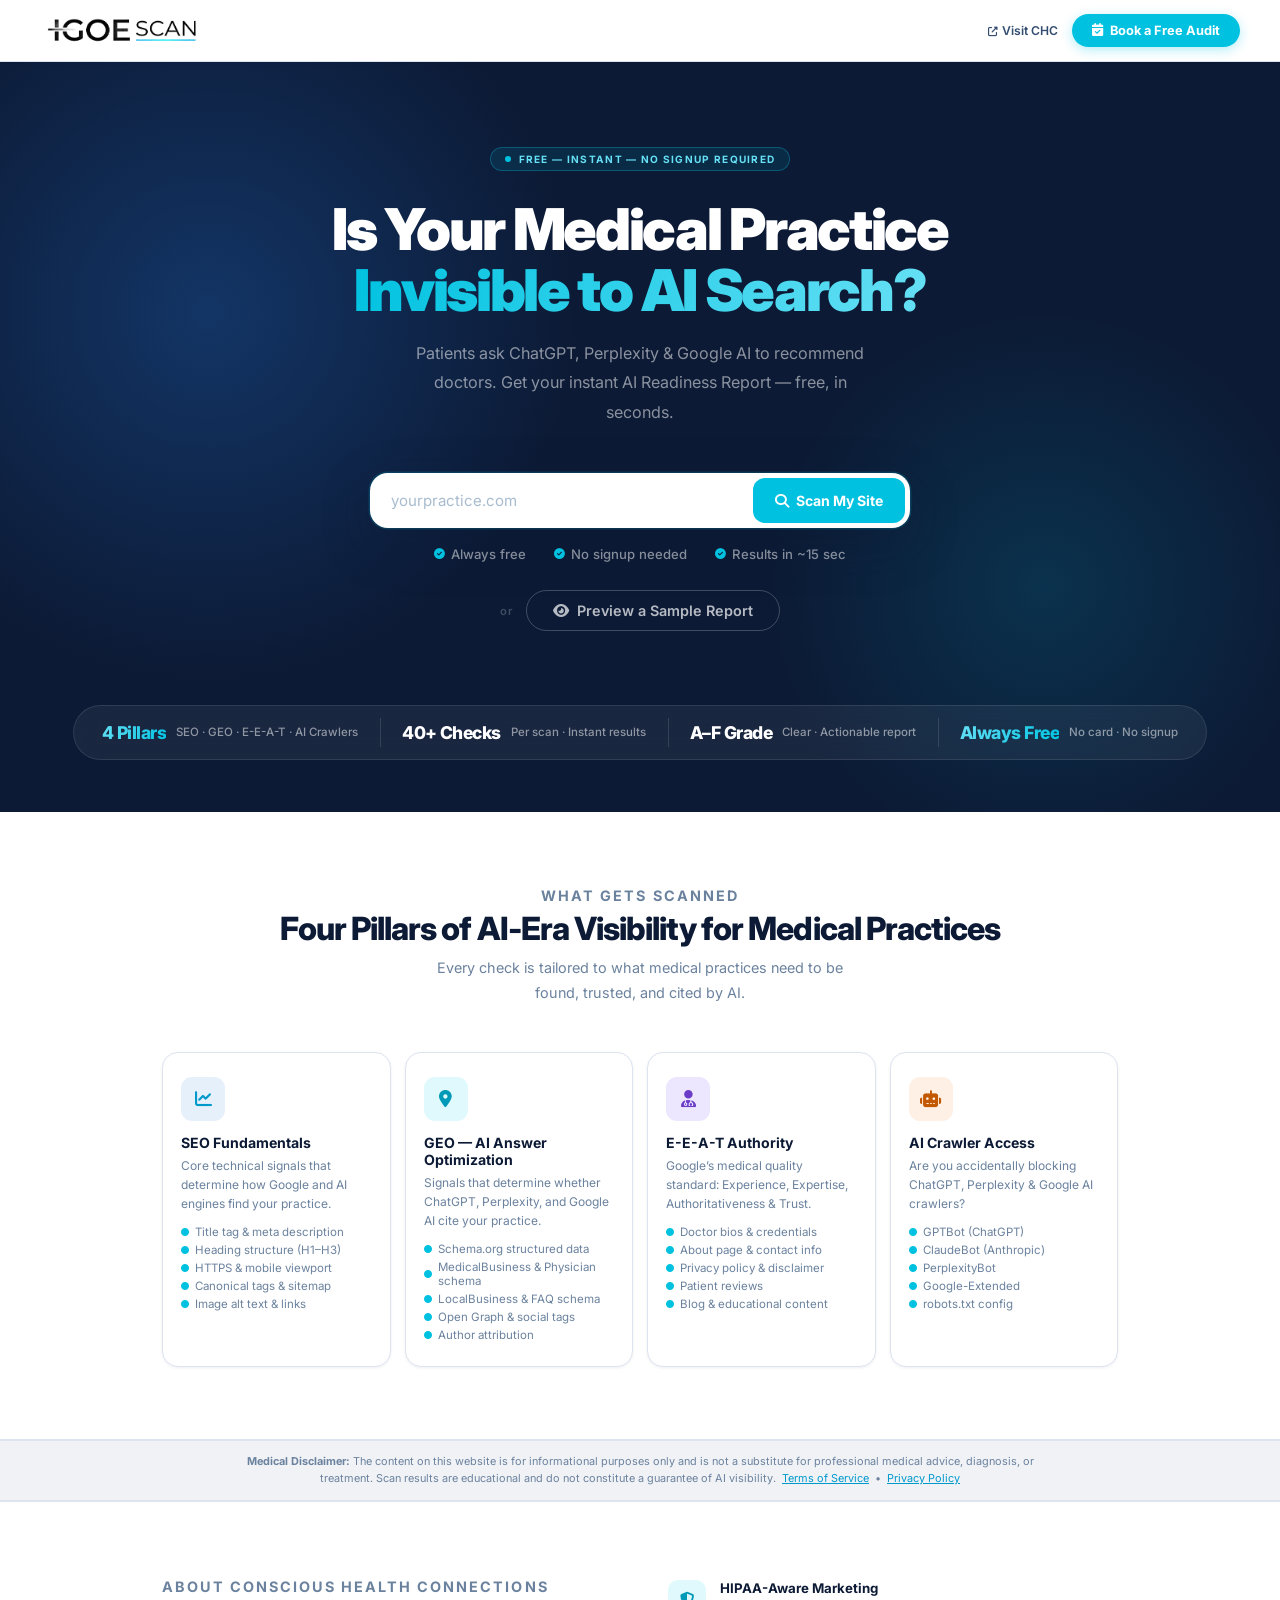
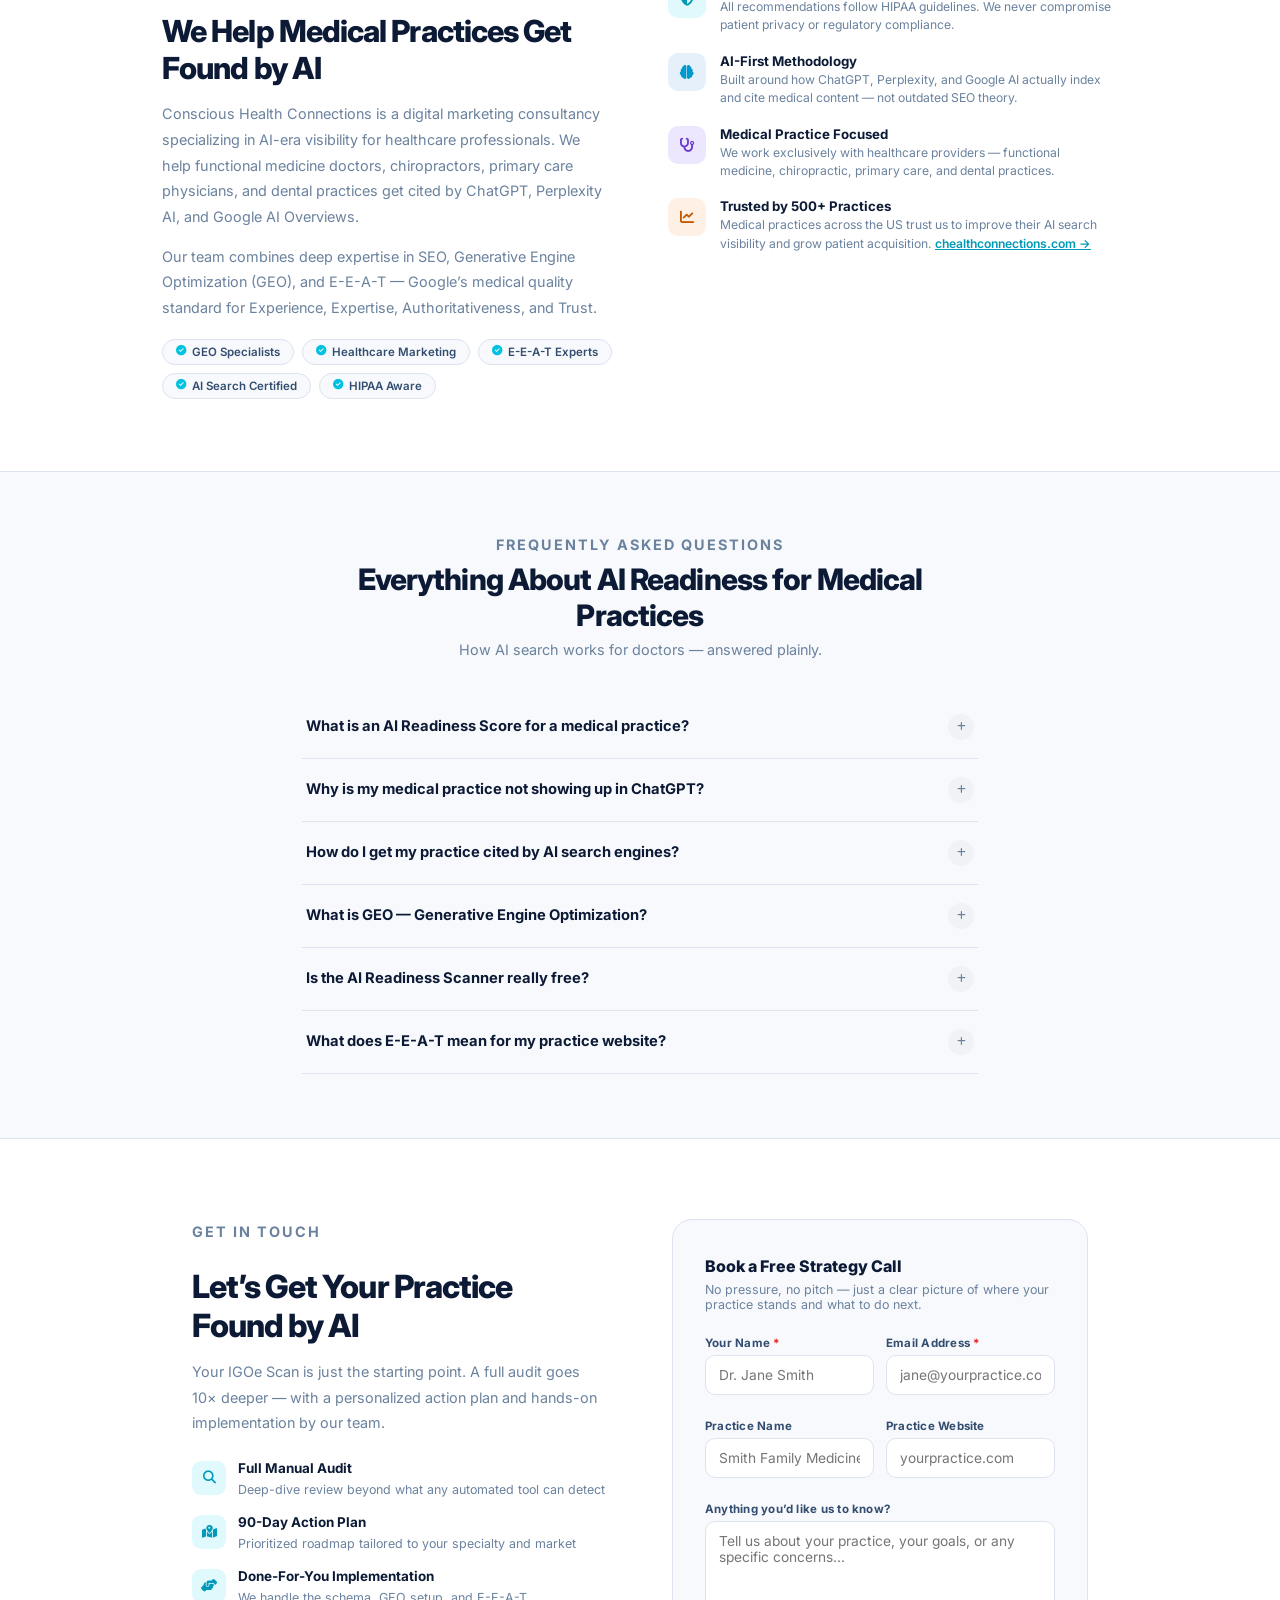
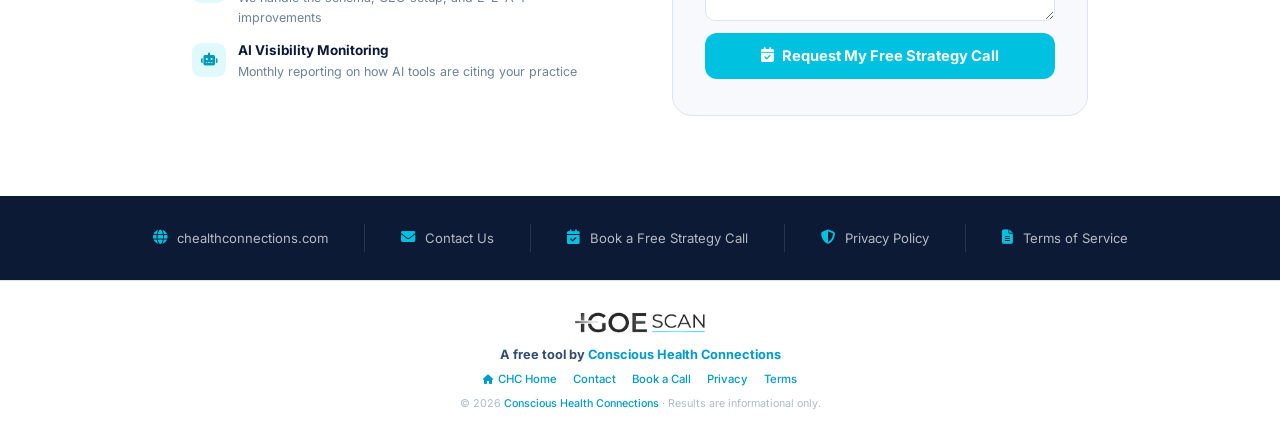
==== index.html @ ccc8a831 "Add files via upload" ====
<!DOCTYPE html>
<html lang="en">
<head>
<meta charset="UTF-8"/>
<meta name="viewport" content="width=device-width,initial-scale=1.0"/>
<title>Free AI Readiness Scanner for Medical Practices | Conscious Health Connections</title>
<meta name="description" content="Is your medical practice invisible to ChatGPT, Perplexity, and Google AI? Get a free instant AI Readiness Report covering SEO, GEO, E-E-A-T, and AI crawler access — results in 15 seconds."/>
<meta name="author" content="Conscious Health Connections"/>
<meta name="robots" content="index, follow"/>
<link rel="canonical" href="https://chealthconnections.com/ai-scanner"/>
<!-- TODO: Update canonical, og:url, and JSON-LD URLs to new domain once purchased -->
<link rel="sitemap" type="application/xml" href="/sitemap.xml"/>

<!-- Open Graph -->
<meta property="og:type" content="website"/>
<meta property="og:url" content="https://chealthconnections.com/ai-scanner"/>
<meta property="og:title" content="Free AI Readiness Scanner for Medical Practices"/>
<meta property="og:description" content="Find out if ChatGPT, Perplexity and Google AI can find your medical practice. Free instant report — no signup required."/>
<meta property="og:image" content="https://chealthconnections.com/images/chc-icon.png"/>
<meta property="og:site_name" content="Conscious Health Connections"/>

<!-- Twitter / X Card -->
<meta name="twitter:card" content="summary_large_image"/>
<meta name="twitter:title" content="Free AI Readiness Scanner for Medical Practices"/>
<meta name="twitter:description" content="Find out if ChatGPT, Perplexity and Google AI can find your medical practice. Free instant report — no signup required."/>
<meta name="twitter:image" content="https://chealthconnections.com/images/chc-icon.png"/>

<!-- JSON-LD Structured Data -->
<script type="application/ld+json">
{
  "@context": "https://schema.org",
  "@graph": [
    {
      "@type": "Organization",
      "@id": "https://chealthconnections.com/#organization",
      "name": "Conscious Health Connections",
      "url": "https://chealthconnections.com",
      "logo": {
        "@type": "ImageObject",
        "url": "https://chealthconnections.com/images/chc-icon.png",
        "width": 762,
        "height": 367
      },
      "description": "AI-era digital marketing and visibility consulting for medical practices. We help doctors get found by ChatGPT, Perplexity, and Google AI.",
      "address": {
        "@type": "PostalAddress",
        "addressCountry": "US"
      },
      "contactPoint": {
        "@type": "ContactPoint",
        "contactType": "customer service",
        "url": "https://chealthconnections.com/contact"
      },
      "sameAs": [
        "https://chealthconnections.com"
      ]
    },
    {
      "@type": "WebSite",
      "@id": "https://chealthconnections.com/#website",
      "url": "https://chealthconnections.com",
      "name": "Conscious Health Connections",
      "publisher": {
        "@id": "https://chealthconnections.com/#organization"
      }
    },
    {
      "@type": "WebPage",
      "@id": "https://chealthconnections.com/ai-scanner#webpage",
      "url": "https://chealthconnections.com/ai-scanner",
      "name": "Free AI Readiness Scanner for Medical Practices",
      "description": "Is your medical practice invisible to ChatGPT, Perplexity, and Google AI? Get a free instant AI Readiness Report in 15 seconds.",
      "isPartOf": { "@id": "https://chealthconnections.com/#website" },
      "about": { "@id": "https://chealthconnections.com/#organization" }
    },
    {
      "@type": "SoftwareApplication",
      "name": "AI Readiness Scanner",
      "applicationCategory": "BusinessApplication",
      "operatingSystem": "Web Browser",
      "offers": {
        "@type": "Offer",
        "price": "0",
        "priceCurrency": "USD"
      },
      "description": "Free AI readiness scanner for medical practices. Analyzes SEO, GEO, E-E-A-T, and AI crawler access across 40+ checks.",
      "provider": { "@id": "https://chealthconnections.com/#organization" }
    },
    {
      "@type": "FAQPage",
      "mainEntity": [
        {
          "@type": "Question",
          "name": "What is an AI Readiness Score for a medical practice?",
          "acceptedAnswer": {
            "@type": "Answer",
            "text": "An AI Readiness Score measures how visible your medical practice is to AI tools like ChatGPT, Perplexity, and Google AI Overviews. It grades your site across SEO, GEO (Generative Engine Optimization), E-E-A-T signals, and AI crawler access — giving you an A–F letter grade."
          }
        },
        {
          "@type": "Question",
          "name": "Why is my medical practice not showing up in ChatGPT results?",
          "acceptedAnswer": {
            "@type": "Answer",
            "text": "Most practices are invisible to ChatGPT because they lack structured data (schema markup), have blocked AI crawlers like GPTBot in their robots.txt, or are missing key E-E-A-T trust signals like medical disclaimers and physician credentials. Our free scanner diagnoses all of these in seconds."
          }
        },
        {
          "@type": "Question",
          "name": "How do I get my medical practice cited by AI search engines?",
          "acceptedAnswer": {
            "@type": "Answer",
            "text": "To be cited by AI search engines, your practice website needs: (1) Physician and LocalBusiness schema markup, (2) Complete E-E-A-T signals including credentials and disclaimers, (3) AI crawlers like GPTBot and Google-Extended allowed in robots.txt, and (4) Strong GEO signals including Open Graph tags and FAQ content."
          }
        },
        {
          "@type": "Question",
          "name": "Is the AI Readiness Scanner really free?",
          "acceptedAnswer": {
            "@type": "Answer",
            "text": "Yes — 100% free, forever. No credit card, no signup required. Enter your domain and get your full AI Readiness Report with 40+ checks across SEO, GEO, E-E-A-T, and AI crawler access in about 15 seconds."
          }
        },
        {
          "@type": "Question",
          "name": "What is GEO — Generative Engine Optimization?",
          "acceptedAnswer": {
            "@type": "Answer",
            "text": "GEO (Generative Engine Optimization) is the practice of optimizing your website to be cited and recommended by AI-powered search tools like ChatGPT, Perplexity AI, and Google AI Overviews. Unlike traditional SEO, GEO focuses on structured data, schema markup, authoritative content, and ensuring AI crawlers can access your site."
          }
        }
      ]
    }
  ]
}
</script>

<link rel="preconnect" href="https://fonts.googleapis.com"/>
<link rel="preconnect" href="https://fonts.gstatic.com" crossorigin/>
<link href="https://fonts.googleapis.com/css2?family=Inter:wght@300;400;500;600;700;800;900&display=swap" rel="stylesheet"/>
<link rel="stylesheet" href="https://cdn.jsdelivr.net/npm/@fortawesome/fontawesome-free@6.4.0/css/all.min.css"/>
<link rel="icon" type="image/png" href="images/igoe-scan-logo.png"/>
<link rel="apple-touch-icon" href="images/igoe-scan-logo.png"/>
<style>
/* ── RESET & BASE ─────────────────────────────────── */
*,*::before,*::after{box-sizing:border-box;margin:0;padding:0}
:root{
  --navy:#0c1a35;--blue:#0099cc;--green:#00c2e0;--greend:#0099b8;--lime:#66e0f5;
  --cyan:#00c2e0;--cyan-dark:#0099b8;
  --bg:#f0f2f6;--white:#fff;--bdr:#dde3ef;--surf:#f7f9fc;
  --t1:#0c1a35;--t2:#334d70;--t3:#6b829e;--t4:#a8bccf;
  --A:#18c45a;--B:#2176d9;--C:#f5bb00;--D:#f07000;--F:#e82020;
  --shadow-sm:0 1px 3px rgba(12,26,53,.07);
  --shadow-md:0 4px 20px rgba(12,26,53,.09);
  --shadow-lg:0 12px 40px rgba(12,26,53,.14);
}
html{scroll-behavior:smooth}
body{font-family:'Inter',-apple-system,sans-serif;background:var(--bg);color:var(--t2);-webkit-font-smoothing:antialiased}

/* ── NAV ──────────────────────────────────────────── */
.nav{position:sticky;top:0;z-index:200;height:62px;background:rgba(255,255,255,.97);backdrop-filter:blur(20px);border-bottom:1px solid var(--bdr);display:flex;align-items:center;justify-content:space-between;padding:0 2.5rem;box-shadow:var(--shadow-sm)}
.nav-brand{display:flex;align-items:center;gap:12px;text-decoration:none}
.nav-logo{height:38px;width:auto;object-fit:contain;mix-blend-mode:multiply}
.nav-tag{padding-left:12px;border-left:1.5px solid var(--bdr);line-height:1.3}
.nav-tag strong{display:block;font-size:.78rem;font-weight:700;color:var(--blue)}
.nav-tag small{font-size:.64rem;color:var(--t4)}
.nav-cta{display:inline-flex;align-items:center;gap:7px;background:var(--cyan);color:#fff;font-size:.8rem;font-weight:700;padding:9px 20px;border-radius:999px;text-decoration:none;box-shadow:0 3px 12px rgba(0,194,224,.30);transition:background .15s,transform .15s}
.nav-cta:hover{background:var(--cyan-dark);transform:translateY(-1px)}

/* ── HERO ─────────────────────────────────────────── */
.hero{background:var(--navy);padding:84px 2rem 0;text-align:center;position:relative;overflow:hidden}
.hero::before{content:'';position:absolute;top:-20%;left:-15%;width:70vw;max-width:800px;height:70vw;max-height:800px;background:radial-gradient(ellipse,rgba(26,80,150,.5) 0%,transparent 65%);pointer-events:none}
.hero::after{content:'';position:absolute;bottom:-10%;right:-5%;width:50vw;max-width:600px;height:50vw;max-height:600px;background:radial-gradient(ellipse,rgba(0,194,224,.14) 0%,transparent 65%);pointer-events:none}
.hero-in{position:relative;z-index:2;max-width:680px;margin:0 auto;padding-bottom:74px}
.h-badge{display:inline-flex;align-items:center;gap:8px;background:rgba(0,194,224,.10);border:1px solid rgba(0,194,224,.30);color:#66e0f5;font-size:.63rem;font-weight:700;letter-spacing:.13em;text-transform:uppercase;padding:5px 14px;border-radius:999px;margin-bottom:28px}
.h-dot{width:6px;height:6px;border-radius:50%;background:var(--cyan);animation:blink 2s ease-in-out infinite}
@keyframes blink{0%,100%{opacity:1}50%{opacity:.3}}
.hero h1{font-size:clamp(2rem,5vw,3.6rem);font-weight:900;color:#fff;line-height:1.06;letter-spacing:-.04em;margin-bottom:18px}
.hl{background:linear-gradient(110deg,var(--cyan),#66e0f5);-webkit-background-clip:text;-webkit-text-fill-color:transparent;background-clip:text}
.hero-sub{font-size:1.01rem;color:rgba(255,255,255,.52);line-height:1.82;max-width:480px;margin:0 auto 46px}
.scan-box{max-width:540px;margin:0 auto}
.scan-field{display:flex;background:#fff;border-radius:18px;padding:5px;gap:4px;box-shadow:0 16px 50px rgba(12,26,53,.30),0 0 0 1.5px rgba(0,194,224,.20)}
.scan-input{flex:1;border:none;outline:none;padding:13px 16px;font-size:.94rem;font-family:inherit;color:var(--t1);background:transparent;min-width:0;border-radius:14px}
.scan-input::placeholder{color:var(--t4)}
.scan-btn{flex-shrink:0;background:var(--cyan);color:#fff;border:none;cursor:pointer;padding:13px 22px;border-radius:12px;font-size:.88rem;font-weight:700;font-family:inherit;display:inline-flex;align-items:center;gap:7px;white-space:nowrap;transition:background .15s,transform .15s}
.scan-btn:hover{background:var(--cyan-dark);transform:translateY(-1px)}
.scan-btn:disabled{opacity:.5;cursor:not-allowed;transform:none}
.scan-hints{display:flex;align-items:center;justify-content:center;gap:28px;margin-top:18px;flex-wrap:wrap;color:rgba(255,255,255,.50);font-size:.82rem}
.scan-hints span{display:flex;align-items:center;gap:6px;font-weight:500}
.scan-hints i{color:var(--cyan);font-size:.68rem}
.or-row{display:flex;align-items:center;justify-content:center;gap:12px;margin-top:28px}
.or-lbl{color:rgba(255,255,255,.22);font-size:.7rem;font-weight:600;letter-spacing:.1em}
.demo-btn{background:transparent;border:1.5px solid rgba(255,255,255,.22);color:rgba(255,255,255,.70);padding:11px 26px;border-radius:999px;font-size:.9rem;font-weight:600;font-family:inherit;cursor:pointer;display:inline-flex;align-items:center;gap:8px;transition:all .2s}
.demo-btn:hover{border-color:rgba(0,194,224,.50);color:#66e0f5;background:rgba(0,194,224,.08)}
/* ── STAT PILL STRIP ─────────────────────────────── */
.hero-stats{position:relative;z-index:2;padding:0 2rem 52px;display:flex;justify-content:center}
.stat-pill-strip{display:inline-flex;align-items:center;flex-wrap:wrap;justify-content:center;background:rgba(255,255,255,.06);border:1px solid rgba(255,255,255,.10);border-radius:28px;backdrop-filter:blur(16px);-webkit-backdrop-filter:blur(16px);padding:4px 6px;gap:0;overflow:visible;max-width:100%}
.stat{display:flex;align-items:center;gap:10px;padding:12px 22px;position:relative;white-space:nowrap}
.stat+.stat::before{content:'';position:absolute;left:0;top:18%;height:64%;width:1px;background:rgba(255,255,255,.12)}
.stat-val{font-size:1.1rem;font-weight:800;color:#fff;letter-spacing:-.03em;white-space:nowrap}
.stat-val.cyan{background:linear-gradient(120deg,#66e0f5,#00c2e0);-webkit-background-clip:text;-webkit-text-fill-color:transparent;background-clip:text}
.stat-lbl{font-size:.72rem;font-weight:500;color:rgba(255,255,255,.52);white-space:nowrap;line-height:1.3}
@media(max-width:860px){.stat-pill-strip{gap:0}.stat{padding:10px 16px}}
@media(max-width:720px){.hero-stats{padding:0 1.2rem 38px}.stat-pill-strip{border-radius:18px;padding:6px}.stat{padding:10px 14px}.stat+.stat::before{display:none}}
@media(max-width:440px){.stat-pill-strip{width:100%}.stat{flex:1;justify-content:center;text-align:center;flex-direction:column;gap:2px}}

/* ── PILLARS ──────────────────────────────────────── */
.pillars-wrap{background:var(--white);border-bottom:1px solid var(--bdr);padding:72px 0}
.pillars{max-width:1020px;margin:0 auto;padding:0 2rem}
.ph{text-align:center;margin-bottom:46px}
.eyebrow{font-size:.63rem;font-weight:700;letter-spacing:.14em;text-transform:uppercase;color:var(--cyan);margin-bottom:8px}
.ph h2{font-size:clamp(1.5rem,2.8vw,2rem);font-weight:800;color:var(--t1);letter-spacing:-.03em;margin-bottom:8px}
.ph p{font-size:.9rem;color:var(--t3);max-width:420px;margin:0 auto;line-height:1.72}
.pgrid{display:grid;grid-template-columns:repeat(2,1fr);gap:14px}
@media(min-width:900px){.pgrid{grid-template-columns:repeat(4,1fr)}}
.pcard{background:var(--white);border:1px solid var(--bdr);border-radius:16px;padding:24px 18px;box-shadow:var(--shadow-sm);transition:transform .2s,box-shadow .2s;position:relative;overflow:hidden}
.pcard::before{content:'';position:absolute;top:0;left:0;right:0;height:3px;border-radius:16px 16px 0 0;opacity:0;transition:opacity .2s}
.pcard:hover{transform:translateY(-4px);box-shadow:0 8px 28px rgba(12,26,53,.10)}
.pcard:hover::before{opacity:1}
.pcard.seo::before{background:var(--blue)}.pcard.geo::before{background:var(--cyan)}.pcard.eat::before{background:#7c4dff}.pcard.bots::before{background:#e65100}
.p-ico{width:44px;height:44px;border-radius:11px;display:flex;align-items:center;justify-content:center;font-size:17px;margin-bottom:13px}
.seo .p-ico{background:#e6f0fb;color:var(--blue)}.geo .p-ico{background:#e0f9fd;color:var(--cyan-dark)}.eat .p-ico{background:#ece6ff;color:#6a3cc8}.bots .p-ico{background:#fff0e5;color:#c25800}
.pcard h3{font-size:.88rem;font-weight:700;color:var(--t1);margin-bottom:5px}
.pcard>p{font-size:.75rem;color:var(--t3);line-height:1.62;margin-bottom:11px}
.plist{list-style:none;display:flex;flex-direction:column;gap:4px}
.plist li{font-size:.72rem;color:var(--t3);display:flex;align-items:center;gap:6px}
.plist i{color:var(--cyan);font-size:.5rem;flex-shrink:0}

/* ── EMAIL CAPTURE MODAL ──────────────────────────── */
#email-modal{display:none;position:fixed;inset:0;z-index:500;background:rgba(8,16,32,.72);backdrop-filter:blur(8px);align-items:center;justify-content:center;padding:1.5rem}
#email-modal.open{display:flex}
.em-card{background:var(--white);border-radius:22px;padding:44px 40px;max-width:460px;width:100%;text-align:center;box-shadow:0 24px 80px rgba(12,26,53,.28);position:relative;animation:slideUp .3s cubic-bezier(.34,1.56,.64,1)}
@keyframes slideUp{from{opacity:0;transform:translateY(24px)}to{opacity:1;transform:translateY(0)}}
.em-icon{width:62px;height:62px;border-radius:50%;background:linear-gradient(135deg,var(--blue),var(--cyan));display:flex;align-items:center;justify-content:center;font-size:22px;color:#fff;margin:0 auto 18px}
.em-card h2{font-size:1.3rem;font-weight:800;color:var(--t1);letter-spacing:-.025em;margin-bottom:8px}
.em-card p{font-size:.86rem;color:var(--t3);line-height:1.7;margin-bottom:24px}
.em-fields{display:flex;flex-direction:column;gap:10px;margin-bottom:14px}
.em-input{border:1.5px solid var(--bdr);border-radius:10px;padding:12px 14px;font-size:.88rem;font-family:inherit;color:var(--t1);outline:none;transition:border-color .15s}
.em-input:focus{border-color:var(--cyan)}
.em-submit{width:100%;background:var(--cyan);color:#fff;border:none;border-radius:10px;padding:13px;font-size:.92rem;font-weight:700;font-family:inherit;cursor:pointer;display:flex;align-items:center;justify-content:center;gap:8px;transition:background .15s,transform .15s}
.em-submit:hover{background:var(--cyan-dark);transform:translateY(-1px)}
.em-skip{background:none;border:none;color:var(--t4);font-size:.76rem;font-family:inherit;cursor:pointer;margin-top:4px;text-decoration:underline;text-underline-offset:2px;transition:color .15s}
.em-skip:hover{color:var(--t2)}
.em-trust{display:flex;align-items:center;justify-content:center;gap:6px;margin-top:14px;font-size:.67rem;color:var(--t4)}
.em-trust i{color:var(--cyan);font-size:.6rem}

/* ── LOADING ──────────────────────────────────────── */
#loading-section{display:none;padding:72px 2rem;max-width:520px;margin:0 auto;text-align:center}
.lwrap{background:var(--white);border-radius:20px;padding:46px 38px;border:1px solid var(--bdr);box-shadow:var(--shadow-md)}
.lorb{width:64px;height:64px;margin:0 auto 20px;border-radius:50%;background:linear-gradient(135deg,var(--blue),var(--cyan));display:flex;align-items:center;justify-content:center;font-size:22px;color:#fff;animation:orb 2s ease-in-out infinite}
@keyframes orb{0%,100%{transform:scale(1);box-shadow:0 0 0 0 rgba(26,80,150,0)}50%{transform:scale(1.05);box-shadow:0 0 0 12px rgba(26,80,150,.07)}}
.ltitle{font-size:1.15rem;font-weight:800;color:var(--t1);letter-spacing:-.02em;margin-bottom:5px}
.ldomain{color:var(--blue)}
.lsub{font-size:.82rem;color:var(--t3);margin-bottom:24px}
.prog-track{background:var(--bg);border-radius:999px;height:6px;overflow:hidden;margin-bottom:24px}
.progress-bar{height:100%;background:linear-gradient(90deg,var(--blue),var(--cyan));border-radius:999px;width:0%;transition:width .55s cubic-bezier(.4,0,.2,1)}
.slist{text-align:left;display:flex;flex-direction:column;gap:7px;max-width:290px;margin:0 auto}
.lstep{display:flex;align-items:center;gap:10px;font-size:.8rem;color:var(--t4);opacity:.4;transition:opacity .3s}
.lstep.active{opacity:1;color:var(--t1)}.lstep.done{opacity:1;color:var(--A)}
.step-orb{width:22px;height:22px;border-radius:50%;background:var(--bg);display:flex;align-items:center;justify-content:center;font-size:.6rem;flex-shrink:0}
.lstep.active .step-orb{background:#e6f0fb;color:var(--blue)}.lstep.done .step-orb{background:#d8f8e8;color:var(--A)}

/* ── ERROR ────────────────────────────────────────── */
#error-section{display:none;max-width:480px;margin:60px auto;padding:0 2rem}
.ewrap{background:var(--white);border:1px solid #f0d4d4;border-radius:18px;padding:44px 32px;text-align:center;box-shadow:var(--shadow-md)}
.eico{font-size:2.4rem;color:#d63030;margin-bottom:14px}
.ewrap h3{font-size:1.05rem;font-weight:700;color:var(--t1);margin-bottom:8px}
.ewrap p{font-size:.84rem;color:var(--t3);line-height:1.7;margin-bottom:22px}

/* ── RESULTS WRAPPER ──────────────────────────────── */
#results-section{display:none;max-width:820px;margin:0 auto 80px;padding:40px 2rem 0}
.rescan-btn{display:inline-flex;align-items:center;gap:6px;background:var(--white);border:1px solid var(--bdr);color:var(--t2);padding:7px 16px;border-radius:999px;font-size:.78rem;font-weight:600;cursor:pointer;font-family:inherit;box-shadow:var(--shadow-sm);transition:all .15s;margin-bottom:18px}
.rescan-btn:hover{background:#e8f0fb;border-color:var(--blue);color:var(--blue)}

/* ═══════════════════════════════════════════════════
   REPORT CARD
═══════════════════════════════════════════════════ */
.report-card{background:var(--white);border-radius:18px;border:1px solid var(--bdr);box-shadow:var(--shadow-md);overflow:hidden}

/* ── Report header ── */
.rpt-hdr{background:linear-gradient(135deg,#0b1830 0%,#122755 55%,#183868 100%);padding:28px 34px;display:flex;align-items:center;justify-content:space-between;gap:18px;flex-wrap:wrap;position:relative;overflow:hidden}
.rpt-hdr::before{content:'';position:absolute;top:-70px;right:-70px;width:250px;height:250px;border-radius:50%;border:50px solid rgba(255,255,255,.035);pointer-events:none}
.rpt-hdr::after{content:'';position:absolute;bottom:-40px;left:60px;width:160px;height:160px;border-radius:50%;border:30px solid rgba(0,194,224,.06);pointer-events:none}
.rh-left{position:relative;z-index:1}
.chc-brand{display:flex;align-items:center;gap:8px;margin-bottom:10px}
.chc-logo-sm{height:30px;width:auto;object-fit:contain;mix-blend-mode:screen;opacity:.92}
.chc-name{font-size:.65rem;font-weight:600;color:rgba(255,255,255,.45);letter-spacing:.06em;text-transform:uppercase}
.domain-pill{display:inline-flex;align-items:center;gap:6px;background:rgba(0,194,224,.14);border:1px solid rgba(0,194,224,.28);color:#66e0f5;border-radius:999px;padding:3px 11px;font-size:.68rem;font-weight:600;margin-bottom:7px}
.rh-left h2{font-size:1.18rem;font-weight:800;color:#fff;letter-spacing:-.025em;margin-bottom:3px}
.rh-left p{font-size:.71rem;color:rgba(255,255,255,.38)}
.rh-right{display:flex;align-items:center;gap:20px;position:relative;z-index:1}
.overall-score-wrap{text-align:right}
.overall-num{font-size:2.1rem;font-weight:900;color:#fff;line-height:1;letter-spacing:-.04em}
.overall-lbl{font-size:.57rem;text-transform:uppercase;letter-spacing:.11em;color:rgba(255,255,255,.34);margin-top:2px}
.overall-checks{font-size:.66rem;color:rgba(255,255,255,.42);margin-top:7px;line-height:1.9}
.grade-ring{width:76px;height:76px;border-radius:50%;display:flex;flex-direction:column;align-items:center;justify-content:center;font-size:2.1rem;font-weight:900;color:#fff;line-height:1;border:3px solid rgba(255,255,255,.20);box-shadow:0 4px 18px rgba(0,0,0,.22)}
.grade-ring small{font-size:.42rem;font-weight:700;text-transform:uppercase;letter-spacing:.12em;color:rgba(255,255,255,.48);margin-top:-1px}

/* ── 4 Grade cards ── */
.grade-row{display:grid;grid-template-columns:repeat(4,1fr);border-bottom:1px solid var(--bdr)}
.grade-cell{padding:18px 14px;text-align:center;border-right:1px solid var(--bdr);cursor:pointer;transition:background .15s}
.grade-cell:last-child{border-right:none}
.grade-cell:hover{background:var(--surf)}
.gc-badge{width:46px;height:46px;border-radius:50%;display:flex;align-items:center;justify-content:center;font-size:1.35rem;font-weight:900;color:#fff;margin:0 auto 7px;box-shadow:0 3px 12px rgba(0,0,0,.15)}
.gc-name{font-size:.79rem;font-weight:700;color:var(--t1);margin-bottom:2px}
.gc-sub{font-size:.64rem;color:var(--t3)}
.gc-bar-t{height:4px;background:var(--bg);border-radius:999px;margin-top:9px;overflow:hidden}
.gc-bar-f{height:100%;border-radius:999px;width:0%;transition:width 1.2s cubic-bezier(.4,0,.2,1)}

/* ── Score Explainer ── */
.score-explainer{padding:16px 28px;background:#fff;border-bottom:1px solid var(--bdr);display:none}
.score-explainer.visible{display:block}
.se-row{display:flex;align-items:stretch;gap:0;border-radius:12px;overflow:hidden;border:1px solid var(--bdr)}
.se-cell{flex:1;padding:12px 14px;text-align:center;border-right:1px solid var(--bdr);position:relative;transition:transform .2s,box-shadow .2s}
.se-cell:last-child{border-right:none}
.se-cell.active-grade{transform:scale(1.04);z-index:2;box-shadow:0 4px 18px rgba(0,0,0,.11)}
.se-letter{font-size:1.4rem;font-weight:900;line-height:1;margin-bottom:4px}
.se-range{font-size:.6rem;font-weight:600;color:var(--t4);text-transform:uppercase;letter-spacing:.07em;margin-bottom:5px}
.se-meaning{font-size:.68rem;color:var(--t2);line-height:1.42}

/* ── Recommended Actions ── */
.rec-header{display:flex;align-items:center;gap:10px;margin-bottom:18px}
.rec-icon{width:32px;height:32px;border-radius:8px;background:linear-gradient(135deg,var(--blue),var(--cyan));display:flex;align-items:center;justify-content:center;font-size:13px;color:#fff;flex-shrink:0}
.rec-title{font-size:.82rem;font-weight:800;color:var(--t1);text-transform:uppercase;letter-spacing:.09em}
.rec-sub{font-size:.7rem;color:var(--t3);margin-top:1px}
.rec-grid{display:grid;grid-template-columns:repeat(3,1fr);gap:12px}
.rec-card{background:var(--white);border:1px solid var(--bdr);border-radius:12px;padding:16px 14px;position:relative;overflow:hidden}
.rec-card::before{content:'';position:absolute;top:0;left:0;right:0;height:3px;border-radius:12px 12px 0 0}
.rec-card.priority-1::before{background:var(--F)}
.rec-card.priority-2::before{background:var(--C)}
.rec-card.priority-3::before{background:var(--A)}
.rec-priority{font-size:.58rem;font-weight:800;text-transform:uppercase;letter-spacing:.1em;margin-bottom:6px}
.rec-card.priority-1 .rec-priority{color:var(--F)}
.rec-card.priority-2 .rec-priority{color:#c89000}
.rec-card.priority-3 .rec-priority{color:var(--cyan-dark)}
.rec-cat-badge{display:inline-flex;align-items:center;gap:5px;border-radius:999px;padding:2px 9px;font-size:.64rem;font-weight:700;margin-bottom:8px}
.rec-action-title{font-size:.8rem;font-weight:700;color:var(--t1);margin-bottom:5px;line-height:1.35}
.rec-action-text{font-size:.71rem;color:var(--t3);line-height:1.52}
.rec-impact{display:flex;align-items:center;gap:4px;margin-top:9px;font-size:.63rem;font-weight:600;color:var(--cyan-dark)}
.rec-impact i{font-size:.58rem}

/* ── Key Findings ── */
.action-section{padding:22px 28px}
.action-header{display:flex;align-items:baseline;justify-content:space-between;margin-bottom:14px;gap:10px;flex-wrap:wrap}
.action-title{font-size:.78rem;font-weight:800;color:var(--t1);text-transform:uppercase;letter-spacing:.09em}
.action-sub{font-size:.7rem;color:var(--t3)}
.action-list{display:flex;flex-direction:column}
.action-row{display:flex;align-items:flex-start;gap:12px;padding:10px 0;border-bottom:1px solid #eef1f7}
.action-row:last-child{border-bottom:none}
.adot{width:24px;height:24px;border-radius:50%;display:flex;align-items:center;justify-content:center;font-size:.52rem;font-weight:800;flex-shrink:0;margin-top:1px;color:#fff}
.adot.fail{background:var(--F)}.adot.warn{background:var(--C)}
.abody{flex:1;min-width:0}
.aname{font-size:.81rem;font-weight:600;color:var(--t1);margin-bottom:1px}
.adetail{font-size:.70rem;color:var(--t3);line-height:1.44}
.acat{font-size:.58rem;font-weight:700;text-transform:uppercase;letter-spacing:.08em;color:var(--t4);flex-shrink:0;align-self:flex-start;padding-top:3px;white-space:nowrap}

/* ── Detail accordion ── */
.details-section{border-top:1px solid var(--bdr)}
.cat-section{border-bottom:1px solid var(--bdr)}
.cat-section:last-child{border-bottom:none}
.cat-head{display:flex;align-items:center;justify-content:space-between;padding:14px 22px;cursor:pointer;user-select:none;transition:background .12s;gap:12px}
.cat-head:hover{background:var(--surf)}
.cat-hl{display:flex;align-items:center;gap:10px;flex:1}
.cat-ico{width:34px;height:34px;border-radius:9px;display:flex;align-items:center;justify-content:center;font-size:13px;flex-shrink:0}
.ico-seo{background:#e6f0fb;color:var(--blue)}.ico-geo{background:#e0f9fd;color:var(--cyan-dark)}.ico-eat{background:#ece6ff;color:#6a3cc8}.ico-ai{background:#fff0e5;color:#c25800}
.cat-title{font-size:.84rem;font-weight:700;color:var(--t1)}
.cat-meta{font-size:.66rem;color:var(--t3);margin-top:1px}
.cat-hr{display:flex;align-items:center;gap:7px;flex-shrink:0}
.cat-grade{width:30px;height:30px;border-radius:50%;display:flex;align-items:center;justify-content:center;font-size:.86rem;font-weight:900;color:#fff}
.chevron{color:var(--t3);font-size:.7rem;transition:transform .25s}
.cat-body{padding:0 22px 14px;display:none}
.crow{display:flex;align-items:flex-start;gap:10px;padding:8px 0;border-bottom:1px solid #f0f4fa}
.crow:last-child{border-bottom:none}
.sdot{width:22px;height:22px;border-radius:50%;display:flex;align-items:center;justify-content:center;flex-shrink:0;font-size:.52rem;font-weight:800;color:#fff;margin-top:1px}
.sdot.sp{background:var(--A)}.sdot.sw{background:var(--C)}.sdot.sf{background:var(--F)}
.crow-text{flex:1}
.c-label{font-size:.79rem;font-weight:600;color:var(--t1)}
.c-detail{font-size:.70rem;color:var(--t3);margin-top:1px;line-height:1.45}

/* ── Grade helpers ── */
.bg-A{background:var(--A)!important}.bg-B{background:var(--B)!important}.bg-C{background:var(--C)!important}.bg-D{background:var(--D)!important}.bg-F{background:var(--F)!important}

/* ── Print fix list (hidden on screen) ── */
.print-fix-section{display:none}

/* ── Disclaimer ── */
.disclaimer{padding:11px 28px;font-size:.63rem;color:var(--t4);border-top:1px solid var(--bdr);line-height:1.6;text-align:center}

/* ── CTA ─────────────────────────────────────────── */
.cta-block{background:linear-gradient(140deg,var(--navy) 0%,#152d5e 55%,#183a70 100%);border-radius:18px;padding:50px 44px;text-align:center;margin-top:26px;position:relative;overflow:hidden}
.cta-block::before{content:'';position:absolute;top:-60px;right:-40px;width:220px;height:220px;border-radius:50%;background:radial-gradient(circle,rgba(26,80,150,.18) 0%,transparent 70%);pointer-events:none}
.cta-block::after{content:'';position:absolute;bottom:-50px;left:-40px;width:200px;height:200px;border-radius:50%;background:radial-gradient(circle,rgba(0,194,224,.10) 0%,transparent 70%);pointer-events:none}
.cta-logo{height:56px;margin:0 auto 18px;display:block;object-fit:contain;position:relative;z-index:1;mix-blend-mode:screen;opacity:.90}
.cta-block h2{font-size:1.65rem;font-weight:800;color:#fff;letter-spacing:-.03em;line-height:1.18;margin-bottom:10px;position:relative;z-index:1}
.cta-block p{font-size:.87rem;color:rgba(255,255,255,.50);max-width:400px;margin:0 auto 30px;line-height:1.82;position:relative;z-index:1}
.cta-btns{display:flex;gap:10px;justify-content:center;flex-wrap:wrap;position:relative;z-index:1}
.btn-pri{display:inline-flex;align-items:center;gap:7px;background:var(--cyan);color:#fff;padding:13px 28px;border-radius:999px;font-size:.87rem;font-weight:700;text-decoration:none;box-shadow:0 4px 16px rgba(0,194,224,.34);transition:background .15s,transform .15s}
.btn-pri:hover{background:var(--cyan-dark);transform:translateY(-2px)}
.btn-sec{display:inline-flex;align-items:center;gap:7px;background:rgba(255,255,255,.08);border:1.5px solid rgba(255,255,255,.18);color:rgba(255,255,255,.78);padding:13px 28px;border-radius:999px;font-size:.87rem;font-weight:600;text-decoration:none;transition:background .15s}
.btn-sec:hover{background:rgba(255,255,255,.14)}

/* ── CONTACT SECTION ────────────────────────────── */
.contact-wrap{background:var(--white);border-top:1px solid var(--bdr);padding:80px 0}
.contact-inner{max-width:960px;margin:0 auto;padding:0 2rem;display:grid;grid-template-columns:1fr 1fr;gap:64px;align-items:start}
@media(max-width:720px){.contact-inner{grid-template-columns:1fr;gap:40px}}
.contact-left h2{font-size:clamp(1.5rem,2.8vw,2rem);font-weight:800;color:var(--t1);letter-spacing:-.03em;line-height:1.2;margin-bottom:14px}
.contact-left p{font-size:.9rem;color:var(--t3);line-height:1.78;margin-bottom:24px}
.contact-feature{display:flex;align-items:flex-start;gap:12px;margin-bottom:16px}
.cf-ico{width:34px;height:34px;border-radius:9px;background:#e0f9fd;color:var(--cyan-dark);display:flex;align-items:center;justify-content:center;font-size:13px;flex-shrink:0;margin-top:1px}
.cf-text strong{display:block;font-size:.84rem;font-weight:700;color:var(--t1);margin-bottom:2px}
.cf-text span{font-size:.78rem;color:var(--t3)}
.contact-form{background:var(--surf);border:1px solid var(--bdr);border-radius:20px;padding:36px 32px}
@media(max-width:480px){.contact-form{padding:24px 18px}}
.contact-form h3{font-size:1rem;font-weight:800;color:var(--t1);margin-bottom:6px}
.contact-form .cf-sub{font-size:.78rem;color:var(--t3);margin-bottom:24px}
.cf-row{display:grid;grid-template-columns:1fr 1fr;gap:12px;margin-bottom:12px}
@media(max-width:480px){.cf-row{grid-template-columns:1fr}}
.cf-field{display:flex;flex-direction:column;gap:5px;margin-bottom:12px}
.cf-field label{font-size:.72rem;font-weight:700;color:var(--t2);letter-spacing:.02em}
.cf-field input,.cf-field textarea,.cf-field select{border:1.5px solid var(--bdr);border-radius:10px;padding:11px 13px;font-size:.86rem;font-family:inherit;color:var(--t1);background:var(--white);outline:none;transition:border-color .15s;width:100%}
.cf-field input:focus,.cf-field textarea:focus,.cf-field select:focus{border-color:var(--cyan)}
.cf-field textarea{resize:vertical;min-height:100px}
.cf-submit{width:100%;background:var(--cyan);color:#fff;border:none;border-radius:12px;padding:14px;font-size:.92rem;font-weight:700;font-family:inherit;cursor:pointer;display:flex;align-items:center;justify-content:center;gap:8px;transition:background .15s,transform .15s;margin-top:6px}
.cf-submit:hover{background:var(--cyan-dark);transform:translateY(-1px)}
.cf-submit:disabled{opacity:.6;cursor:not-allowed;transform:none}
.cf-success{display:none;background:#f0fafd;border:1px solid rgba(0,194,224,.25);border-radius:12px;padding:24px;text-align:center;margin-top:16px}
.cf-success i{font-size:1.8rem;color:var(--cyan);margin-bottom:10px;display:block}
.cf-success strong{display:block;font-size:.95rem;font-weight:800;color:var(--t1);margin-bottom:6px}
.cf-success p{font-size:.82rem;color:var(--t3);line-height:1.6}
.cf-error{display:none;background:#fff5f5;border:1px solid rgba(220,50,50,.2);border-radius:10px;padding:12px 16px;font-size:.8rem;color:#c0392b;margin-top:10px}

/* ── FOOTER ──────────────────────────────────────── */
.footer{background:var(--white);border-top:1px solid var(--bdr);padding:28px 2rem;text-align:center}
.fin{max-width:620px;margin:0 auto}
.flogo{height:32px;margin:0 auto 10px;display:block;object-fit:contain;opacity:.85;mix-blend-mode:multiply}
.flinks{display:flex;justify-content:center;gap:16px;margin-bottom:9px;flex-wrap:wrap}
.flinks a{font-size:.71rem;font-weight:500;color:var(--t3);text-decoration:none;transition:color .15s}
.flinks a:hover{color:var(--blue)}
.footer p{font-size:.67rem;color:var(--t4);line-height:1.7}
.footer a{color:var(--blue);text-decoration:none;font-weight:500}

/* ═══════════════════════════════════════════════════
   PRINT STYLES — one clean A4 page
═══════════════════════════════════════════════════ */
@media print{
  *{-webkit-print-color-adjust:exact!important;print-color-adjust:exact!important;color-adjust:exact!important}
  body{background:#fff;font-size:8.5pt}
  .nav,.pillars-wrap,.hero,.cta-block,.footer,.trust-strip,
  .about-wrap,.testi-wrap,.faq-wrap,.nap-band,.disclaimer-band,
  .rescan-btn,#demo-notice,.pdf-btn-wrap,#share-toast,#scan-history-wrap,
  .details-section,#error-section,#email-modal{display:none!important}
  #results-section{display:block!important;padding:0;margin:0;max-width:100%}
  .report-card{box-shadow:none;border:1px solid #d8deea;border-radius:8px}
  .rpt-hdr{padding:20px 24px}
  .rec-section{padding:16px 24px}
  .rec-grid{gap:10px}
  .rec-card{padding:12px}
  .action-section{padding:16px 24px}
  .action-row{padding:7px 0}
  .grade-row{grid-template-columns:repeat(4,1fr)!important}
  .rec-grid{grid-template-columns:repeat(3,1fr)!important}
  .print-fix-section{display:block!important;padding:16px 24px;border-top:1px solid #d8deea}
  .fix-header{font-size:9pt;font-weight:800;text-transform:uppercase;letter-spacing:.07em;color:#0c1a35;margin-bottom:8pt}
  .fix-table{display:flex;flex-direction:column;gap:4pt}
  .fix-row{display:flex;align-items:flex-start;gap:6pt;padding:4pt 0;border-bottom:0.5pt solid #eef1f7;font-size:7.5pt}
  .fix-num{width:14pt;color:#6b829e;flex-shrink:0;font-weight:700}
  .fix-dot{width:14pt;flex-shrink:0;text-align:center}
  .fix-body{flex:1;min-width:0}
  .fix-name{font-weight:700;color:#0c1a35}
  .fix-action{color:#334d70;margin-top:1pt}
  .fix-cat{font-size:6.5pt;font-weight:700;text-transform:uppercase;color:#a8bccf;flex-shrink:0;padding-top:2pt}
  @page{margin:.9cm 1cm;size:A4 portrait}
}

/* ── RESPONSIVE ──────────────────────────────────── */
@media(max-width:720px){
  .nav{padding:0 1.2rem}.nav-tag{display:none}.nav-logo{height:32px}.nav-cta{padding:8px 14px;font-size:.76rem}
  .hero{padding:56px 1.5rem 0}.hero h1{font-size:2rem}
  .scan-field{flex-direction:column;gap:5px}.scan-btn{justify-content:center}
  .stat{padding:14px 16px}
  .rpt-hdr{flex-direction:column;text-align:center;padding:20px 18px}.rh-right{justify-content:center}
  .grade-row{grid-template-columns:repeat(2,1fr)}.grade-cell:nth-child(2){border-right:none}.grade-cell:nth-child(3){border-bottom:1px solid var(--bdr)}
  .rec-grid{grid-template-columns:1fr}
  .cta-block{padding:36px 20px}.cta-block h2{font-size:1.4rem}
  .action-section,.rec-section{padding:18px}
  .em-card{padding:32px 24px}
}
@media(max-width:440px){.pgrid{grid-template-columns:1fr}.hero h1{font-size:1.8rem}}

/* ── ABOUT / E-E-A-T SECTION ── */
.about-wrap{background:var(--white);border-top:1px solid var(--bdr);padding:72px 0}
.about-inner{max-width:1020px;margin:0 auto;padding:0 2rem}
.about-grid{display:grid;grid-template-columns:1fr 1fr;gap:56px;align-items:start}
@media(max-width:720px){.about-grid{grid-template-columns:1fr;gap:36px}}
.about-eyebrow{font-size:.63rem;font-weight:700;letter-spacing:.14em;text-transform:uppercase;color:var(--cyan);margin-bottom:8px}
.about-wrap h2{font-size:clamp(1.4rem,2.5vw,1.9rem);font-weight:800;color:var(--t1);letter-spacing:-.03em;margin-bottom:14px;line-height:1.22}
.about-wrap p{font-size:.9rem;color:var(--t3);line-height:1.78;margin-bottom:14px}
.about-creds{display:flex;flex-wrap:wrap;gap:8px;margin-top:18px}
.cred-badge{display:inline-flex;align-items:center;gap:6px;background:var(--surf);border:1px solid var(--bdr);border-radius:999px;padding:5px 13px;font-size:.72rem;font-weight:600;color:var(--t2)}
.cred-badge i{color:var(--cyan);font-size:.65rem}
.trust-bullets{display:flex;flex-direction:column;gap:18px;margin-top:6px}
.tb-row{display:flex;align-items:flex-start;gap:14px}
.tb-ico{width:38px;height:38px;border-radius:10px;display:flex;align-items:center;justify-content:center;font-size:14px;flex-shrink:0}
.tb-ico.tbi-g{background:#e0f9fd;color:var(--cyan-dark)}
.tb-ico.tbi-b{background:#e6f0fb;color:var(--blue)}
.tb-ico.tbi-p{background:#ece6ff;color:#6a3cc8}
.tb-ico.tbi-o{background:#fff0e5;color:#c25800}
.tb-title{font-size:.83rem;font-weight:700;color:var(--t1);margin-bottom:2px}
.tb-desc{font-size:.76rem;color:var(--t3);line-height:1.52}

/* ── FAQ SECTION ── */
.faq-wrap{background:var(--surf);border-top:1px solid var(--bdr);padding:64px 0}
.faq-inner{max-width:740px;margin:0 auto;padding:0 2rem}
.faq-ph{text-align:center;margin-bottom:38px}
.faq-ph h2{font-size:clamp(1.4rem,2.5vw,1.85rem);font-weight:800;color:var(--t1);letter-spacing:-.03em;margin-bottom:8px}
.faq-ph p{font-size:.9rem;color:var(--t3)}
.faq-list{display:flex;flex-direction:column;gap:0}
.faq-item{border-bottom:1px solid var(--bdr)}
.faq-q{display:flex;align-items:center;justify-content:space-between;padding:18px 4px;cursor:pointer;gap:14px;user-select:none}
.faq-q:hover .fq-text{color:var(--blue)}
.fq-text{font-size:.92rem;font-weight:700;color:var(--t1);line-height:1.35;transition:color .15s}
.fq-ico{width:26px;height:26px;border-radius:50%;background:var(--bg);display:flex;align-items:center;justify-content:center;font-size:.6rem;color:var(--t3);flex-shrink:0;transition:transform .25s,background .15s}
.faq-item.open .fq-ico{transform:rotate(45deg);background:#e6f0fb;color:var(--blue)}
.faq-a{font-size:.86rem;color:var(--t3);line-height:1.72;padding:0 4px 18px;display:none}
.faq-item.open .faq-a{display:block}

/* ── NAP / CONTACT BAND ── */
.nap-band{background:var(--navy);padding:28px 2rem}
.nap-inner{max-width:1020px;margin:0 auto;display:flex;align-items:center;justify-content:center;gap:36px;flex-wrap:wrap}
.nap-item{display:flex;align-items:center;gap:10px;color:rgba(255,255,255,.70);font-size:.82rem}
.nap-item i{color:var(--cyan);font-size:.9rem}
.nap-item a{color:rgba(255,255,255,.70);text-decoration:none;transition:color .15s}
.nap-item a:hover{color:var(--cyan)}
.nap-divider{width:1px;height:28px;background:rgba(255,255,255,.12)}
@media(max-width:600px){.nap-divider{display:none}.nap-band{padding:22px 1.5rem}}

/* ── TESTIMONIALS ── */
.testi-wrap{background:var(--white);border-top:1px solid var(--bdr);padding:64px 0}
.testi-inner{max-width:1020px;margin:0 auto;padding:0 2rem}
.testi-ph{text-align:center;margin-bottom:38px}
.testi-ph h2{font-size:clamp(1.3rem,2.4vw,1.8rem);font-weight:800;color:var(--t1);letter-spacing:-.03em;margin-bottom:8px}
.testi-grid{display:grid;grid-template-columns:repeat(3,1fr);gap:18px}
@media(max-width:720px){.testi-grid{grid-template-columns:1fr}}
.testi-card{background:var(--surf);border:1px solid var(--bdr);border-radius:16px;padding:24px 20px}
.testi-stars{color:#f5bb00;font-size:.72rem;margin-bottom:10px;letter-spacing:2px}
.testi-text{font-size:.84rem;color:var(--t2);line-height:1.68;margin-bottom:14px;font-style:italic}
.testi-author{display:flex;align-items:center;gap:10px}
.testi-avatar{width:36px;height:36px;border-radius:50%;background:linear-gradient(135deg,var(--blue),var(--cyan));display:flex;align-items:center;justify-content:center;font-size:.78rem;font-weight:800;color:#fff;flex-shrink:0}
.testi-name{font-size:.78rem;font-weight:700;color:var(--t1)}
.testi-role{font-size:.68rem;color:var(--t3)}

/* Medical disclaimer band */
.disclaimer-band{background:#f0f2f6;border-top:1px solid var(--bdr);border-bottom:1px solid var(--bdr);padding:12px 2rem;text-align:center}
.disclaimer-band p{font-size:.68rem;color:var(--t3);line-height:1.6;max-width:820px;margin:0 auto}
</style>
</head>
<body>

<!-- ── NAV ── -->
<nav class="nav">
  <a href="https://chealthconnections.com" class="nav-brand" target="_blank" rel="noopener">
    <img src="images/igoe-scan-logo.png" alt="IGOE SCAN" class="nav-logo" loading="eager" style="height:32px;width:auto;mix-blend-mode:multiply"/>
  </a>
  <div style="display:flex;align-items:center;gap:14px">
    <a href="https://chealthconnections.com" target="_blank" rel="noopener" style="font-size:.76rem;font-weight:600;color:var(--t2);text-decoration:none;transition:color .15s" onmouseover="this.style.color='var(--blue)'" onmouseout="this.style.color='var(--t2)'">
      <i class="fas fa-external-link-alt" style="font-size:.6rem;margin-right:4px"></i>Visit CHC
    </a>
    <a href="#contact" class="nav-cta" onclick="document.getElementById('contact').scrollIntoView({behavior:'smooth'});return false;">
      <i class="fas fa-calendar-check"></i> Book a Free Audit
    </a>
  </div>
</nav>

<!-- ── EMAIL CAPTURE MODAL ── -->
<div id="email-modal">
  <div class="em-card">
    <div class="em-icon"><i class="fas fa-chart-bar"></i></div>
    <h2>Where should we send your report?</h2>
    <p>Enter your name and email to unlock your full AI Readiness Report. We&rsquo;ll also send you a copy so you can share it with your team.</p>
    <div class="em-fields">
      <input class="em-input" type="text" id="em-name" placeholder="Your name" autocomplete="given-name"/>
      <input class="em-input" type="email" id="em-email" placeholder="Your email address" autocomplete="email"/>
    </div>
    <button class="em-submit" onclick="submitEmail()">
      <i class="fas fa-chart-bar"></i> View My Free Report
    </button>
    <br/>
    <button class="em-skip" onclick="skipEmail()">No thanks, just show me the report</button>
    <div class="em-trust">
      <i class="fas fa-lock"></i> No spam, ever. Unsubscribe anytime. We respect your privacy.
    </div>
  </div>
</div>

<!-- ── HERO ── -->
<section class="hero">
  <div class="hero-in">
    <div class="h-badge"><span class="h-dot"></span> Free &mdash; Instant &mdash; No Signup Required</div>
    <h1>Is Your Medical Practice<br><span class="hl">Invisible to AI Search?</span></h1>
    <p class="hero-sub">Patients ask ChatGPT, Perplexity &amp; Google AI to recommend doctors. Get your instant AI Readiness Report &mdash; free, in seconds.</p>
    <div class="scan-box">
      <div class="scan-field">
        <input type="text" class="scan-input" id="domain-input" placeholder="yourpractice.com" autocomplete="off" spellcheck="false"/>
        <button class="scan-btn" id="scan-btn" onclick="startScan()" aria-label="Scan my website for AI readiness"><i class="fas fa-search"></i> Scan My Site</button>
      </div>
      <div class="scan-hints">
        <span><i class="fas fa-check-circle"></i> Always free</span>
        <span><i class="fas fa-check-circle"></i> No signup needed</span>
        <span><i class="fas fa-check-circle"></i> Results in ~15 sec</span>
      </div>
      <div class="or-row">
        <span class="or-lbl">or</span>
        <button class="demo-btn" onclick="loadDemo()" aria-label="Preview a sample AI readiness report"><i class="fas fa-eye"></i> Preview a Sample Report</button>
      </div>
    </div>
  </div>
  <div class="hero-stats">
    <div class="stat-pill-strip">
      <div class="stat">
        <span class="stat-val cyan">4 Pillars</span>
        <span class="stat-lbl">SEO &middot; GEO &middot; E-E-A-T &middot; AI Crawlers</span>
      </div>
      <div class="stat">
        <span class="stat-val">40+ Checks</span>
        <span class="stat-lbl">Per scan &middot; Instant results</span>
      </div>
      <div class="stat">
        <span class="stat-val">A&ndash;F Grade</span>
        <span class="stat-lbl">Clear &middot; Actionable report</span>
      </div>
      <div class="stat">
        <span class="stat-val cyan">Always Free</span>
        <span class="stat-lbl">No card &middot; No signup</span>
      </div>
    </div>
  </div>
</section>


<!-- ── PILLARS ── -->
<div class="pillars-wrap" id="what-we-check">
  <div class="pillars">
    <div class="ph">
      <p class="eyebrow">What Gets Scanned</p>
      <h2>Four Pillars of AI-Era Visibility for Medical Practices</h2>
      <p>Every check is tailored to what medical practices need to be found, trusted, and cited by AI.</p>
    </div>
    <div class="pgrid">
      <div class="pcard seo"><div class="p-ico"><i class="fas fa-chart-line"></i></div><h3>SEO Fundamentals</h3><p>Core technical signals that determine how Google and AI engines find your practice.</p><ul class="plist"><li><i class="fas fa-circle"></i>Title tag &amp; meta description</li><li><i class="fas fa-circle"></i>Heading structure (H1&ndash;H3)</li><li><i class="fas fa-circle"></i>HTTPS &amp; mobile viewport</li><li><i class="fas fa-circle"></i>Canonical tags &amp; sitemap</li><li><i class="fas fa-circle"></i>Image alt text &amp; links</li></ul></div>
      <div class="pcard geo"><div class="p-ico"><i class="fas fa-map-marker-alt"></i></div><h3>GEO &mdash; AI Answer Optimization</h3><p>Signals that determine whether ChatGPT, Perplexity, and Google AI cite your practice.</p><ul class="plist"><li><i class="fas fa-circle"></i>Schema.org structured data</li><li><i class="fas fa-circle"></i>MedicalBusiness &amp; Physician schema</li><li><i class="fas fa-circle"></i>LocalBusiness &amp; FAQ schema</li><li><i class="fas fa-circle"></i>Open Graph &amp; social tags</li><li><i class="fas fa-circle"></i>Author attribution</li></ul></div>
      <div class="pcard eat"><div class="p-ico"><i class="fas fa-user-md"></i></div><h3>E-E-A-T Authority</h3><p>Google&rsquo;s medical quality standard: Experience, Expertise, Authoritativeness &amp; Trust.</p><ul class="plist"><li><i class="fas fa-circle"></i>Doctor bios &amp; credentials</li><li><i class="fas fa-circle"></i>About page &amp; contact info</li><li><i class="fas fa-circle"></i>Privacy policy &amp; disclaimer</li><li><i class="fas fa-circle"></i>Patient reviews</li><li><i class="fas fa-circle"></i>Blog &amp; educational content</li></ul></div>
      <div class="pcard bots"><div class="p-ico"><i class="fas fa-robot"></i></div><h3>AI Crawler Access</h3><p>Are you accidentally blocking ChatGPT, Perplexity &amp; Google AI crawlers?</p><ul class="plist"><li><i class="fas fa-circle"></i>GPTBot (ChatGPT)</li><li><i class="fas fa-circle"></i>ClaudeBot (Anthropic)</li><li><i class="fas fa-circle"></i>PerplexityBot</li><li><i class="fas fa-circle"></i>Google-Extended</li><li><i class="fas fa-circle"></i>robots.txt config</li></ul></div>
    </div>
  </div>
</div>

<!-- ── LOADING ── -->
<section id="loading-section">
  <div class="lwrap">
    <div class="lorb"><i class="fas fa-search"></i></div>
    <div class="ltitle">Scanning <span class="ldomain" id="loader-domain-name"></span></div>
    <p class="lsub">Running 40+ checks across SEO, GEO, E-E-A-T &amp; AI Crawlers&hellip;</p>
    <div class="prog-track"><div class="progress-bar" id="progress-bar"></div></div>
    <div class="slist">
      <div class="lstep" id="step-1"><div class="step-orb"><i class="fas fa-globe"></i></div><span>Connecting via 4 proxies&hellip;</span></div>
      <div class="lstep" id="step-2"><div class="step-orb"><i class="fas fa-chart-line"></i></div><span>Analyzing SEO&hellip;</span></div>
      <div class="lstep" id="step-3"><div class="step-orb"><i class="fas fa-map-marker-alt"></i></div><span>Checking GEO&hellip;</span></div>
      <div class="lstep" id="step-4"><div class="step-orb"><i class="fas fa-user-md"></i></div><span>Evaluating E-E-A-T&hellip;</span></div>
      <div class="lstep" id="step-5"><div class="step-orb"><i class="fas fa-robot"></i></div><span>Checking AI crawlers&hellip;</span></div>
      <div class="lstep" id="step-6"><div class="step-orb"><i class="fas fa-file-alt"></i></div><span>Generating report&hellip;</span></div>
    </div>
  </div>
</section>

<!-- ── ERROR ── -->
<section id="error-section">
  <div class="ewrap">
    <div class="eico"><i class="fas fa-exclamation-triangle"></i></div>
    <h3>Could Not Reach That Website</h3>
    <p id="error-message">We were unable to fetch that domain. The site may be blocking external requests.</p>
    <button class="rescan-btn" onclick="resetScanner()" style="margin:0 auto"><i class="fas fa-redo"></i> Try Another Domain</button>
  </div>
</section>

<!-- ── RESULTS ── -->
<section id="results-section">
  <button class="rescan-btn" onclick="resetScanner()"><i class="fas fa-redo"></i> Scan Another Domain</button>

  <div class="report-card" id="report-card">

    <!-- Header -->
    <div class="rpt-hdr">
      <div class="rh-left">
        <div class="chc-brand">
          <img src="images/igoe-scan-logo.png" alt="IGOE SCAN" class="chc-logo-sm" loading="lazy" style="mix-blend-mode:multiply"/>
        </div>
        <div class="domain-pill"><i class="fas fa-globe"></i>&nbsp;<span id="result-domain"></span></div>
        <h2>AI Readiness Report</h2>
        <p>Scanned <span id="result-timestamp"></span> &middot; 40+ checks &middot; 4 categories</p>
      </div>
      <div class="rh-right">
        <div class="overall-score-wrap">
          <div class="overall-num" id="overall-score-num">--</div>
          <div class="overall-lbl">Overall Score</div>
          <div class="overall-checks" id="overall-checks-summary"></div>
        </div>
        <div class="grade-ring" id="overall-grade-circle">
          <span id="overall-grade-letter">-</span>
          <small>Grade</small>
        </div>
      </div>
    </div>

    <!-- 4 Grade cards -->
    <div class="grade-row" id="category-overview"></div>

    <!-- Score Explainer -->
    <div class="score-explainer" id="score-explainer">
      <div class="se-row">
        <div class="se-cell" id="se-A" style="background:#f0fdf6">
          <div class="se-letter" style="color:#18c45a">A</div>
          <div class="se-range">85–100</div>
          <div class="se-meaning">AI-ready. ChatGPT &amp; Google AI can find and cite you.</div>
        </div>
        <div class="se-cell" id="se-B" style="background:#eff6ff">
          <div class="se-letter" style="color:#2176d9">B</div>
          <div class="se-range">70–84</div>
          <div class="se-meaning">Good foundation. A few fixes could get you to the top.</div>
        </div>
        <div class="se-cell" id="se-C" style="background:#fffbeb">
          <div class="se-letter" style="color:#f5bb00">C</div>
          <div class="se-range">50–69</div>
          <div class="se-meaning">Partial visibility. AI tools may miss or skip your practice.</div>
        </div>
        <div class="se-cell" id="se-D" style="background:#fff7ed">
          <div class="se-letter" style="color:#f07000">D</div>
          <div class="se-range">30–49</div>
          <div class="se-meaning">Low visibility. Patients asking AI won&rsquo;t find you.</div>
        </div>
        <div class="se-cell" id="se-F" style="background:#fff1f1">
          <div class="se-letter" style="color:#e82020">F</div>
          <div class="se-range">0–29</div>
          <div class="se-meaning">Invisible to AI. Critical issues need immediate attention.</div>
        </div>
      </div>
    </div>

    <!-- Recommended Actions -->
    <div class="rec-section" id="rec-section">
      <div class="rec-header">
        <div class="rec-icon"><i class="fas fa-bolt"></i></div>
        <div>
          <div class="rec-title">Recommended Actions</div>
          <div class="rec-sub" id="rec-sub-text">Your personalized 3-step priority plan</div>
        </div>
      </div>
      <div class="rec-grid" id="rec-grid"></div>
    </div>

    <!-- Key Findings -->
    <div class="action-section">
      <div class="action-header">
        <span class="action-title">Key Findings</span>
        <span class="action-sub" id="action-sub-text"></span>
      </div>
      <div class="action-list" id="action-list"></div>
    </div>

    <div class="disclaimer">Results are informational only and may not capture all site configurations. For a complete audit, contact <a href="https://chealthconnections.com" target="_blank" rel="noopener" style="color:var(--blue);font-weight:600">Conscious Health Connections</a> &mdash; <a href="https://chealthconnections.com" target="_blank" rel="noopener" style="color:var(--blue);font-weight:600">chealthconnections.com</a></div>

    <!-- Print-only Fix-It checklist -->
    <div id="print-fix-list" class="print-fix-section"></div>

    <!-- Full detail accordion (screen only) -->
    <div class="details-section" id="detail-panels"></div>

  </div><!-- /report-card -->

  <!-- Export PDF + Share + History -->
  <div class="pdf-btn-wrap" style="text-align:center;margin:22px 0 0;display:flex;align-items:center;justify-content:center;gap:10px;flex-wrap:wrap">
    <button onclick="window.print()" style="display:inline-flex;align-items:center;gap:8px;background:var(--blue);color:#fff;border:none;padding:12px 28px;border-radius:999px;font-size:.85rem;font-weight:700;cursor:pointer;font-family:inherit;box-shadow:0 4px 14px rgba(26,80,150,.26);transition:all .15s">
      <i class="fas fa-file-pdf"></i> Export as PDF
    </button>
    <button onclick="shareReport()" id="share-btn" style="display:inline-flex;align-items:center;gap:8px;background:var(--white);border:1.5px solid var(--bdr);color:var(--t2);padding:12px 22px;border-radius:999px;font-size:.85rem;font-weight:600;cursor:pointer;font-family:inherit;box-shadow:0 2px 8px rgba(12,26,53,.07);transition:all .15s">
      <i class="fas fa-share-alt"></i> Share Report
    </button>
  </div>
  <div id="share-toast" style="display:none;text-align:center;margin-top:10px;font-size:.78rem;color:var(--greend);font-weight:600"><i class="fas fa-check-circle" style="margin-right:5px"></i>Link copied to clipboard!</div>

  <!-- Scan History -->
  <div id="scan-history-wrap" style="margin-top:18px;display:none">
    <div style="font-size:.72rem;font-weight:700;text-transform:uppercase;letter-spacing:.09em;color:var(--t3);margin-bottom:8px"><i class="fas fa-history" style="margin-right:5px"></i>Recent Scans</div>
    <div id="scan-history-list" style="display:flex;flex-wrap:wrap;gap:8px"></div>
  </div>

  <!-- CTA -->
  <div class="cta-block" style="margin-top:26px">
    <img src="images/igoe-scan-logo.png" alt="IGOE SCAN" class="cta-logo" loading="lazy" style="mix-blend-mode:screen"/>
    <div style="font-size:.7rem;font-weight:700;letter-spacing:.12em;text-transform:uppercase;color:rgba(255,255,255,.40);margin-bottom:10px;position:relative;z-index:1">A Free Tool by Conscious Health Connections</div>
    <h2>Your Practice Deserves to Be Found</h2>
    <p>This free scan is just the beginning. Our full AI Readiness Audit goes 10&times; deeper &mdash; with a personalized 90-day action plan, hands-on implementation, and real results.</p>
    <div class="cta-btns">
      <a href="#contact" class="btn-pri" onclick="document.getElementById('contact').scrollIntoView({behavior:'smooth'});return false;"><i class="fas fa-calendar-check"></i> Book Your Free Strategy Call</a>
      <a href="https://chealthconnections.com" class="btn-sec" target="_blank" rel="noopener"><i class="fas fa-globe"></i> Visit chealthconnections.com</a>
    </div>
    <p style="font-size:.72rem;color:rgba(255,255,255,.30);margin-top:18px;position:relative;z-index:1">Conscious Health Connections &mdash; AI-era digital marketing for medical practices</p>
  </div>
</section>

<!-- ── MEDICAL DISCLAIMER BAND ── -->
<div class="disclaimer-band">
  <p><strong>Medical Disclaimer:</strong> The content on this website is for informational purposes only and is not a substitute for professional medical advice, diagnosis, or treatment. Scan results are educational and do not constitute a guarantee of AI visibility. &nbsp;<a href="https://chealthconnections.com/terms" style="color:var(--blue)">Terms of Service</a> &nbsp;&bull;&nbsp; <a href="https://chealthconnections.com/privacy" style="color:var(--blue)">Privacy Policy</a></p>
</div>

<!-- ── ABOUT / TRUST SECTION ── -->
<section class="about-wrap" id="about">
  <div class="about-inner">
    <div class="about-grid">
      <div>
        <p class="about-eyebrow">About Conscious Health Connections</p>
        <h2>We Help Medical Practices Get Found by AI</h2>
        <p>Conscious Health Connections is a digital marketing consultancy specializing in AI-era visibility for healthcare professionals. We help functional medicine doctors, chiropractors, primary care physicians, and dental practices get cited by ChatGPT, Perplexity AI, and Google AI Overviews.</p>
        <p>Our team combines deep expertise in SEO, Generative Engine Optimization (GEO), and E-E-A-T &mdash; Google&rsquo;s medical quality standard for Experience, Expertise, Authoritativeness, and Trust.</p>
        <div class="about-creds">
          <span class="cred-badge"><i class="fas fa-check-circle"></i> GEO Specialists</span>
          <span class="cred-badge"><i class="fas fa-check-circle"></i> Healthcare Marketing</span>
          <span class="cred-badge"><i class="fas fa-check-circle"></i> E-E-A-T Experts</span>
          <span class="cred-badge"><i class="fas fa-check-circle"></i> AI Search Certified</span>
          <span class="cred-badge"><i class="fas fa-check-circle"></i> HIPAA Aware</span>
        </div>
      </div>
      <div class="trust-bullets">
        <div class="tb-row">
          <div class="tb-ico tbi-g"><i class="fas fa-shield-alt"></i></div>
          <div><div class="tb-title">HIPAA-Aware Marketing</div><div class="tb-desc">All recommendations follow HIPAA guidelines. We never compromise patient privacy or regulatory compliance.</div></div>
        </div>
        <div class="tb-row">
          <div class="tb-ico tbi-b"><i class="fas fa-brain"></i></div>
          <div><div class="tb-title">AI-First Methodology</div><div class="tb-desc">Built around how ChatGPT, Perplexity, and Google AI actually index and cite medical content &mdash; not outdated SEO theory.</div></div>
        </div>
        <div class="tb-row">
          <div class="tb-ico tbi-p"><i class="fas fa-stethoscope"></i></div>
          <div><div class="tb-title">Medical Practice Focused</div><div class="tb-desc">We work exclusively with healthcare providers &mdash; functional medicine, chiropractic, primary care, and dental practices.</div></div>
        </div>
        <div class="tb-row">
          <div class="tb-ico tbi-o"><i class="fas fa-chart-line"></i></div>
          <div><div class="tb-title">Trusted by 500+ Practices</div><div class="tb-desc">Medical practices across the US trust us to improve their AI search visibility and grow patient acquisition. <a href="https://chealthconnections.com" target="_blank" rel="noopener" style="color:#0099b8;font-weight:600;text-decoration:underline;white-space:nowrap">chealthconnections.com &rarr;</a></div></div>
        </div>
      </div>
    </div>
  </div>
</section>

<!-- ── FAQ ── -->
<section class="faq-wrap" id="faq">
  <div class="faq-inner">
    <div class="faq-ph">
      <p class="eyebrow">Frequently Asked Questions</p>
      <h2>Everything About AI Readiness for Medical Practices</h2>
      <p>How AI search works for doctors &mdash; answered plainly.</p>
    </div>
    <div class="faq-list">
      <div class="faq-item"><div class="faq-q" onclick="toggleFaq(this)"><span class="fq-text">What is an AI Readiness Score for a medical practice?</span><span class="fq-ico"><i class="fas fa-plus"></i></span></div><div class="faq-a">An AI Readiness Score measures how visible your medical practice is to AI tools like ChatGPT, Perplexity, and Google AI Overviews. It grades your site across SEO, GEO (Generative Engine Optimization), E-E-A-T signals, and AI crawler access &mdash; giving you an A&ndash;F letter grade with specific action items.</div></div>
      <div class="faq-item"><div class="faq-q" onclick="toggleFaq(this)"><span class="fq-text">Why is my medical practice not showing up in ChatGPT?</span><span class="fq-ico"><i class="fas fa-plus"></i></span></div><div class="faq-a">Most practices are invisible to ChatGPT because they lack structured data (schema markup), have accidentally blocked AI crawlers like GPTBot in their robots.txt, or are missing E-E-A-T trust signals like medical disclaimers and physician credentials. Our free scanner diagnoses all of these in seconds.</div></div>
      <div class="faq-item"><div class="faq-q" onclick="toggleFaq(this)"><span class="fq-text">How do I get my practice cited by AI search engines?</span><span class="fq-ico"><i class="fas fa-plus"></i></span></div><div class="faq-a">Your practice needs: (1) Physician and LocalBusiness schema markup, (2) E-E-A-T signals including credentials and medical disclaimers, (3) AI crawlers like GPTBot and Google-Extended allowed in robots.txt, and (4) GEO signals including Open Graph tags and FAQ content. Run your free scan to see exactly where you stand.</div></div>
      <div class="faq-item"><div class="faq-q" onclick="toggleFaq(this)"><span class="fq-text">What is GEO &mdash; Generative Engine Optimization?</span><span class="fq-ico"><i class="fas fa-plus"></i></span></div><div class="faq-a">GEO (Generative Engine Optimization) is the practice of optimizing your website to be cited by AI-powered search tools like ChatGPT, Perplexity AI, and Google AI Overviews. Unlike traditional SEO, GEO focuses on structured data, schema markup, authoritative content, and ensuring AI crawlers can access your site.</div></div>
      <div class="faq-item"><div class="faq-q" onclick="toggleFaq(this)"><span class="fq-text">Is the AI Readiness Scanner really free?</span><span class="fq-ico"><i class="fas fa-plus"></i></span></div><div class="faq-a">Yes &mdash; 100% free, forever. No credit card, no signup required. Enter your domain and get your full AI Readiness Report with 40+ checks across SEO, GEO, E-E-A-T, and AI crawler access in about 15 seconds.</div></div>
      <div class="faq-item"><div class="faq-q" onclick="toggleFaq(this)"><span class="fq-text">What does E-E-A-T mean for my practice website?</span><span class="fq-ico"><i class="fas fa-plus"></i></span></div><div class="faq-a">E-E-A-T stands for Experience, Expertise, Authoritativeness, and Trust &mdash; Google&rsquo;s quality framework for medical websites. A strong E-E-A-T score means visible physician credentials, a medical disclaimer, privacy policy, patient reviews, and a complete About page. These signals are critical for both Google rankings and being cited by AI tools.</div></div>
    </div>
  </div>
</section>

<!-- ── CONTACT SECTION ── -->
<section class="contact-wrap" id="contact">
  <div class="contact-inner">

    <div class="contact-left">
      <p class="eyebrow">Get In Touch</p>
      <h2>Let&rsquo;s Get Your Practice Found by AI</h2>
      <p>Your IGOe Scan is just the starting point. A full audit goes 10&times; deeper &mdash; with a personalized action plan and hands-on implementation by our team.</p>
      <div class="contact-feature">
        <div class="cf-ico"><i class="fas fa-search"></i></div>
        <div class="cf-text"><strong>Full Manual Audit</strong><span>Deep-dive review beyond what any automated tool can detect</span></div>
      </div>
      <div class="contact-feature">
        <div class="cf-ico"><i class="fas fa-map-marked-alt"></i></div>
        <div class="cf-text"><strong>90-Day Action Plan</strong><span>Prioritized roadmap tailored to your specialty and market</span></div>
      </div>
      <div class="contact-feature">
        <div class="cf-ico"><i class="fas fa-hands-helping"></i></div>
        <div class="cf-text"><strong>Done-For-You Implementation</strong><span>We handle the schema, GEO setup, and E-E-A-T improvements</span></div>
      </div>
      <div class="contact-feature">
        <div class="cf-ico"><i class="fas fa-robot"></i></div>
        <div class="cf-text"><strong>AI Visibility Monitoring</strong><span>Monthly reporting on how AI tools are citing your practice</span></div>
      </div>
    </div>

    <div class="contact-form">
      <h3>Book a Free Strategy Call</h3>
      <p class="cf-sub">No pressure, no pitch &mdash; just a clear picture of where your practice stands and what to do next.</p>
      <form id="contact-form" onsubmit="submitContactForm(event)">
        <div class="cf-row">
          <div class="cf-field">
            <label for="cf-name">Your Name <span style="color:#e82020">*</span></label>
            <input type="text" id="cf-name" placeholder="Dr. Jane Smith" required autocomplete="name"/>
          </div>
          <div class="cf-field">
            <label for="cf-email">Email Address <span style="color:#e82020">*</span></label>
            <input type="email" id="cf-email" placeholder="jane@yourpractice.com" required autocomplete="email"/>
          </div>
        </div>
        <div class="cf-row">
          <div class="cf-field">
            <label for="cf-practice">Practice Name</label>
            <input type="text" id="cf-practice" placeholder="Smith Family Medicine" autocomplete="organization"/>
          </div>
          <div class="cf-field">
            <label for="cf-website">Practice Website</label>
            <input type="text" id="cf-website" placeholder="yourpractice.com" autocomplete="url"/>
          </div>
        </div>
        <div class="cf-field">
          <label for="cf-message">Anything you&rsquo;d like us to know?</label>
          <textarea id="cf-message" placeholder="Tell us about your practice, your goals, or any specific concerns..."></textarea>
        </div>
        <button type="submit" class="cf-submit" id="cf-submit-btn">
          <i class="fas fa-calendar-check"></i> Request My Free Strategy Call
        </button>
        <div class="cf-error" id="cf-error"><i class="fas fa-exclamation-circle"></i> Please fill in your name and a valid email address.</div>
      </form>
      <div class="cf-success" id="cf-success">
        <i class="fas fa-check-circle"></i>
        <strong>You&rsquo;re on the list!</strong>
        <p>We&rsquo;ll reach out within one business day to schedule your free strategy call. Keep an eye on your inbox.</p>
      </div>
    </div>

  </div>
</section>

<!-- ── NAP CONTACT BAND ── -->
<div class="nap-band">
  <div class="nap-inner">
    <div class="nap-item"><i class="fas fa-globe"></i><a href="https://chealthconnections.com" target="_blank" rel="noopener">chealthconnections.com</a></div>
    <div class="nap-divider"></div>
    <div class="nap-item"><i class="fas fa-envelope"></i><a href="https://chealthconnections.com/contact" target="_blank" rel="noopener">Contact Us</a></div>
    <div class="nap-divider"></div>
    <div class="nap-item"><i class="fas fa-calendar-check"></i><a href="#contact" onclick="document.getElementById('contact').scrollIntoView({behavior:'smooth'});return false;">Book a Free Strategy Call</a></div>
    <div class="nap-divider"></div>
    <div class="nap-item"><i class="fas fa-shield-alt"></i><a href="https://chealthconnections.com/privacy" target="_blank" rel="noopener">Privacy Policy</a></div>
    <div class="nap-divider"></div>
    <div class="nap-item"><i class="fas fa-file-alt"></i><a href="https://chealthconnections.com/terms" target="_blank" rel="noopener">Terms of Service</a></div>
  </div>
</div>

<!-- ── FOOTER ── -->
<footer class="footer">
  <div class="fin">
    <a href="https://chealthconnections.com" target="_blank" rel="noopener">
      <img src="images/igoe-scan-logo.png" alt="IGOE SCAN" class="flogo" loading="lazy" style="mix-blend-mode:multiply;height:28px"/>
    </a>
    <div style="font-size:.8rem;font-weight:700;color:var(--t2);margin-bottom:10px">
      A free tool by <a href="https://chealthconnections.com" target="_blank" rel="noopener" style="color:var(--blue);text-decoration:none;font-weight:700">Conscious Health Connections</a>
    </div>
    <div class="flinks">
      <a href="https://chealthconnections.com" target="_blank" rel="noopener"><i class="fas fa-home" style="margin-right:4px;font-size:.6rem"></i>CHC Home</a>
      <a href="https://chealthconnections.com/contact" target="_blank" rel="noopener">Contact</a>
      <a href="#contact" onclick="document.getElementById('contact').scrollIntoView({behavior:'smooth'});return false;">Book a Call</a>
      <a href="https://chealthconnections.com/privacy" target="_blank" rel="noopener">Privacy</a>
      <a href="https://chealthconnections.com/terms" target="_blank" rel="noopener">Terms</a>
    </div>
    <p>&copy; <span id="footer-year">2026</span> <a href="https://chealthconnections.com" target="_blank" rel="noopener">Conscious Health Connections</a> &middot; Results are informational only.</p>
  </div>
</footer>

<script>
/* ================================================================
   AI READINESS SCANNER — v3.0 — CHC
   Inlined for cache-busting. All features included.
================================================================ */

/* ── GLOBALS ── */
var pendingResults = null;
var pendingDomain  = null;

/* ── EMAIL MODAL ── */
function showEmailModal(domain, results) {
  pendingDomain  = domain;
  pendingResults = results;
  document.getElementById('email-modal').classList.add('open');
}

async function submitEmail() {
  var name  = (document.getElementById('em-name').value || '').trim();
  var email = (document.getElementById('em-email').value || '').trim();
  if (email && !/^[^\s@]+@[^\s@]+\.[^\s@]+$/.test(email)) {
    document.getElementById('em-email').focus();
    document.getElementById('em-email').style.borderColor = 'var(--F)';
    return;
  }
  /* Send to Formspree */
  if (email) {
    try {
      localStorage.setItem('chc_lead', JSON.stringify({name:name, email:email, ts:Date.now()}));
      await fetch('https://formspree.io/f/xbdzwpvp', {
        method: 'POST',
        headers: { 'Content-Type': 'application/json', 'Accept': 'application/json' },
        body: JSON.stringify({ name: name, email: email, source: 'email-popup', domain: pendingDomain || '' })
      });
    } catch(e) { /* silent — don't block the user */ }
  }
  closeModalAndRender();
}

function skipEmail() { closeModalAndRender(); }

function closeModalAndRender() {
  document.getElementById('email-modal').classList.remove('open');
  if (pendingDomain && pendingResults) {
    renderResults(pendingDomain, pendingResults);
    pendingDomain = null; pendingResults = null;
  }
}

/* close on backdrop click */
document.getElementById('email-modal').addEventListener('click', function(e) {
  if (e.target === this) skipEmail();
});

/* ── UTILS ── */
function cleanDomain(raw) {
  var d = raw.trim().toLowerCase();
  if (!d.startsWith('http')) d = 'https://' + d;
  try { var u = new URL(d); return u.origin; } catch(e) { return null; }
}
function sleep(ms) { return new Promise(function(r) { setTimeout(r, ms); }); }
function gradeFromScore(s) {
  if (s >= 85) return 'A'; if (s >= 70) return 'B';
  if (s >= 50) return 'C'; if (s >= 30) return 'D'; return 'F';
}
function gradeColor(g) {
  return {A:'#18c45a',B:'#2176d9',C:'#f5bb00',D:'#f07000',F:'#e82020'}[g]||'#e82020';
}

/* ── FETCH with 4-proxy fallback ── */
async function fetchSiteHTML(origin) {
  var proxies = [
    { url:'https://api.allorigins.win/get?url=',      json:true  },
    { url:'https://corsproxy.io/?url=',               json:false },
    { url:'https://api.codetabs.com/v1/proxy?quest=', json:false },
    { url:'https://thingproxy.freeboard.io/fetch/',   json:false }
  ];
  var lastErr;
  for (var pi=0; pi<proxies.length; pi++) {
    var ctrl=new AbortController();
    var t=setTimeout(function(){ctrl.abort();},14000);
    try {
      var r=await fetch(proxies[pi].url+encodeURIComponent(origin),{signal:ctrl.signal});
      clearTimeout(t);
      if (!r.ok) throw new Error('HTTP '+r.status);
      var h=proxies[pi].json?((await r.json()).contents||''):(await r.text());
      if (!h||h.length<100) throw new Error('Empty');
      return h;
    } catch(e){clearTimeout(t);lastErr=e;}
  }
  throw lastErr||new Error('blocked');
}
async function fetchRobotsTxt(origin) {
  var proxies=[
    {url:'https://api.allorigins.win/get?url=',      json:true },
    {url:'https://corsproxy.io/?url=',               json:false},
    {url:'https://api.codetabs.com/v1/proxy?quest=', json:false}
  ];
  for (var pi=0;pi<proxies.length;pi++) {
    try {
      var ctrl=new AbortController();
      var t=setTimeout(function(){ctrl.abort();},8000);
      var r=await fetch(proxies[pi].url+encodeURIComponent(origin+'/robots.txt'),{signal:ctrl.signal});
      clearTimeout(t);
      var txt=proxies[pi].json?((await r.json()).contents||''):(await r.text());
      if (txt&&txt.length>10) return txt;
    } catch(e){}
  }
  return '';
}
function parseHTML(html) { return new DOMParser().parseFromString(html,'text/html'); }

/* ── SEO CHECKS ── */
function checkSEO(doc, origin, html) {
  var checks = [];
  var titleEl = doc.querySelector('title');
  var tt = titleEl ? titleEl.textContent.trim() : '';
  if (!tt) checks.push({name:'Page Title Tag',status:'fail',detail:'No title tag found.',fix:'Add a 50-60 character title with specialty and city.'});
  else if (tt.length < 30) checks.push({name:'Page Title Tag',status:'warn',detail:'Title too short ('+tt.length+' chars): "'+tt.substring(0,70)+'"',fix:'Expand to 50-60 chars. Include specialty, city, keyword.'});
  else if (tt.length > 65) checks.push({name:'Page Title Tag',status:'warn',detail:'Title too long ('+tt.length+' chars), may be truncated.',fix:'Shorten to under 60 chars.'});
  else checks.push({name:'Page Title Tag',status:'pass',detail:'Good title ('+tt.length+' chars): "'+tt.substring(0,70)+'"'});

  var md = doc.querySelector('meta[name="description"]');
  var desc = md ? (md.getAttribute('content')||'').trim() : '';
  if (!desc) checks.push({name:'Meta Description',status:'fail',detail:'No meta description found.',fix:'Write a 150-160 char description with specialty, location, CTA.'});
  else if (desc.length < 70) checks.push({name:'Meta Description',status:'warn',detail:'Meta description short ('+desc.length+' chars).',fix:'Expand to 150-160 characters.'});
  else checks.push({name:'Meta Description',status:'pass',detail:'Meta description present ('+desc.length+' chars).'});

  var h1s = doc.querySelectorAll('h1');
  if (!h1s.length) checks.push({name:'H1 Heading',status:'fail',detail:'No H1 heading found.',fix:'Add one clear H1 describing your practice and service.'});
  else if (h1s.length > 1) checks.push({name:'H1 Heading',status:'warn',detail:'Multiple H1 tags ('+h1s.length+'). Use exactly one.',fix:'Reduce to a single H1.'});
  else checks.push({name:'H1 Heading',status:'pass',detail:'Single H1: "'+h1s[0].textContent.trim().substring(0,80)+'"'});

  var h2s = doc.querySelectorAll('h2');
  if (!h2s.length) checks.push({name:'H2 Sub-Headings',status:'warn',detail:'No H2 headings found.',fix:'Add H2s to organize content sections.'});
  else checks.push({name:'H2 Sub-Headings',status:'pass',detail:h2s.length+' H2 heading(s) found.'});

  var https = origin.startsWith('https://');
  checks.push({name:'HTTPS / SSL',status:https?'pass':'fail',detail:https?'Secure HTTPS confirmed.':'Not using HTTPS — critical trust issue.',fix:https?null:'Install SSL certificate immediately.'});

  var canon = doc.querySelector('link[rel="canonical"]');
  if (!canon) checks.push({name:'Canonical Tag',status:'warn',detail:'No canonical tag found.',fix:'Add canonical link tag to each page.'});
  else checks.push({name:'Canonical Tag',status:'pass',detail:'Canonical tag present.'});

  var vp = doc.querySelector('meta[name="viewport"]');
  if (!vp) checks.push({name:'Mobile Viewport',status:'fail',detail:'No viewport meta tag.',fix:'Add viewport meta tag for mobile display.'});
  else checks.push({name:'Mobile Viewport',status:'pass',detail:'Mobile viewport configured.'});

  var imgs = doc.querySelectorAll('img');
  var noAlt = Array.from(imgs).filter(function(i){return !i.getAttribute('alt')||!i.getAttribute('alt').trim();});
  if (imgs.length && noAlt.length > imgs.length*0.5) checks.push({name:'Image Alt Text',status:'fail',detail:noAlt.length+' of '+imgs.length+' images missing alt text.',fix:'Add descriptive alt text to all images.'});
  else if (noAlt.length) checks.push({name:'Image Alt Text',status:'warn',detail:noAlt.length+' images missing alt text.',fix:'Fill in remaining alt texts.'});
  else if (imgs.length) checks.push({name:'Image Alt Text',status:'pass',detail:'All '+imgs.length+' images have alt text.'});
  else checks.push({name:'Image Alt Text',status:'warn',detail:'No images detected.',fix:'Add professional photos of your practice.'});

  var hn=''; try{hn=new URL(origin).hostname;}catch(e){}
  var il=Array.from(doc.querySelectorAll('a[href]')).filter(function(l){var h=l.getAttribute('href')||'';return h.startsWith('/')||h.includes(hn);});
  if (il.length<3) checks.push({name:'Internal Links',status:'warn',detail:'Only '+il.length+' internal links found.',fix:'Add links to Services, About, Contact, Blog.'});
  else checks.push({name:'Internal Links',status:'pass',detail:il.length+' internal links found.'});

  var kb=Math.round(html.length/1024);
  if (kb>500) checks.push({name:'Page Size',status:'warn',detail:'HTML is '+kb+'KB — may be heavy.',fix:'Minify HTML and defer scripts.'});
  else checks.push({name:'Page Size',status:'pass',detail:'HTML is '+kb+'KB — good.'});

  return checks;
}

/* ── GEO CHECKS ── */
function checkGEO(doc, html) {
  var checks = [];
  var hl=html.toLowerCase();
  var ss=doc.querySelectorAll('script[type="application/ld+json"]');
  var sc=''; ss.forEach(function(s){sc+=s.textContent.toLowerCase();});
  var has=ss.length>0;

  if (!has) checks.push({name:'Structured Data (Schema)',status:'fail',detail:'No JSON-LD schema found. #1 missing AI signal.',fix:'Add LocalBusiness + Physician JSON-LD schema.'});
  else checks.push({name:'Structured Data (Schema)',status:'pass',detail:ss.length+' JSON-LD schema block(s) found.'});

  var hasMed=sc.includes('medicalbusiness')||sc.includes('physician')||sc.includes('medicalclinic')||sc.includes('doctor');
  if (!has||!hasMed) checks.push({name:'Medical / Physician Schema',status:'fail',detail:'No MedicalBusiness or Physician schema found.',fix:'Add a Physician schema — tells AI you are a medical authority.'});
  else checks.push({name:'Medical / Physician Schema',status:'pass',detail:'Medical schema type detected.'});

  var hasLB=sc.includes('localbusiness')||sc.includes('address')||sc.includes('geo');
  if (!hasLB) checks.push({name:'Local Business Schema',status:has?'warn':'fail',detail:'LocalBusiness schema not detected.',fix:'Add LocalBusiness schema with NAP and geo coordinates.'});
  else checks.push({name:'Local Business Schema',status:'pass',detail:'Local business info in structured data.'});

  var hasFAQ=sc.includes('faqpage')||hl.includes('faq')||hl.includes('frequently asked');
  if (!hasFAQ) checks.push({name:'FAQ Schema / Content',status:'fail',detail:'No FAQ page or schema found.',fix:'Add FAQ section + FAQPage schema.'});
  else {var hfs=sc.includes('faqpage');checks.push({name:'FAQ Schema / Content',status:hfs?'pass':'warn',detail:hfs?'FAQPage schema detected.':'FAQ content found but no FAQPage schema.',fix:hfs?null:'Add FAQPage JSON-LD schema.'});}

  var ogt=doc.querySelector('meta[property="og:title"]');
  var ogd=doc.querySelector('meta[property="og:description"]');
  var ogi=doc.querySelector('meta[property="og:image"]');
  var ogn=[ogt,ogd,ogi].filter(Boolean).length;
  if (!ogn) checks.push({name:'Open Graph Tags',status:'fail',detail:'No Open Graph tags found.',fix:'Add og:title, og:description, og:image to every page.'});
  else if (ogn<3){var miss=[];if(!ogt)miss.push('og:title');if(!ogd)miss.push('og:description');if(!ogi)miss.push('og:image');checks.push({name:'Open Graph Tags',status:'warn',detail:ogn+'/3 OG tags (missing: '+miss.join(', ')+')',fix:'Add the missing OG tags.'});}
  else checks.push({name:'Open Graph Tags',status:'pass',detail:'All core Open Graph tags present.'});

  var tc=doc.querySelector('meta[name="twitter:card"]');
  if (!tc) checks.push({name:'Twitter/X Card Tags',status:'warn',detail:'No Twitter Card tags found.',fix:'Add twitter:card, twitter:title, twitter:description.'});
  else checks.push({name:'Twitter/X Card Tags',status:'pass',detail:'Twitter Card tags detected.'});

  var ha=doc.querySelector('meta[name="author"]')||hl.includes('written by')||hl.includes('by dr.')||hl.includes('medically reviewed');
  if (!ha) checks.push({name:'Author Attribution',status:'warn',detail:'No author attribution found.',fix:'Add author bylines with credentials (MD, DO).'});
  else checks.push({name:'Author Attribution',status:'pass',detail:'Author attribution detected.'});

  var hsm=hl.includes('sitemap.xml')||doc.querySelector('link[rel="sitemap"]');
  if (!hsm) checks.push({name:'Sitemap Reference',status:'warn',detail:'No sitemap.xml reference found.',fix:'Create and submit a sitemap.xml.'});
  else checks.push({name:'Sitemap Reference',status:'pass',detail:'Sitemap reference found.'});

  return checks;
}

/* ── E-E-A-T CHECKS ── */
function checkEEAT(doc, html, origin) {
  var checks = [];
  var hl=html.toLowerCase();
  var links=Array.from(doc.querySelectorAll('a'));

  var aboutLink=links.some(function(a){return a.textContent.toLowerCase().includes('about')||(a.getAttribute('href')||'').toLowerCase().includes('about');});
  if (!aboutLink) checks.push({name:'About Us Page',status:'fail',detail:'No About page link found.',fix:'Create a thorough About page with practice history, team, credentials.'});
  else checks.push({name:'About Us Page',status:'pass',detail:'About page link found.'});

  var credKw=['md','m.d.','do','d.o.','physician','doctor','dr.','board certified','board-certified','fellowship','residency'];
  var hasCred=credKw.some(function(k){return hl.includes(k);});
  if (!hasCred) checks.push({name:'Physician Credentials',status:'fail',detail:'No credentials (MD, DO, Board Certified) found.',fix:'Display physician credentials prominently on homepage.'});
  else checks.push({name:'Physician Credentials',status:'pass',detail:'Physician credentials detected.'});

  var pr=/(\+?1?\s?)?(\(?\d{3}\)?[\s.\-]?\d{3}[\s.\-]?\d{4})/.test(html);
  var pa=hl.includes('address')||hl.includes('suite')||hl.includes('blvd')||hl.includes('street')||hl.includes('ave ')||hl.includes('road');
  if (!pr&&!pa) checks.push({name:'Contact Info (NAP)',status:'fail',detail:'No phone or address found.',fix:'Add full NAP (Name, Address, Phone) to homepage.'});
  else if (!pr||!pa) checks.push({name:'Contact Info (NAP)',status:'warn',detail:(pr?'Phone found':'No phone')+' / '+(pa?'Address found':'No address')+'.',fix:'Ensure both phone and address are visible.'});
  else checks.push({name:'Contact Info (NAP)',status:'pass',detail:'Phone and address both found.'});

  var hpriv=links.some(function(a){return a.textContent.toLowerCase().includes('privacy')||(a.getAttribute('href')||'').toLowerCase().includes('privacy');})||hl.includes('privacy policy');
  if (!hpriv) checks.push({name:'Privacy Policy',status:'fail',detail:'No Privacy Policy link found.',fix:'Add Privacy Policy page — legally required (HIPAA).'});
  else checks.push({name:'Privacy Policy',status:'pass',detail:'Privacy Policy detected.'});

  var hdisc=hl.includes('disclaimer')||hl.includes('not a substitute')||hl.includes('seek professional')||hl.includes('consult')||hl.includes('medical advice');
  if (!hdisc) checks.push({name:'Medical Disclaimer',status:'warn',detail:'No medical disclaimer found.',fix:'Add: "Content is informational and not a substitute for medical advice."'});
  else checks.push({name:'Medical Disclaimer',status:'pass',detail:'Medical disclaimer found.'});

  var hterms=links.some(function(a){return a.textContent.toLowerCase().includes('terms')||(a.getAttribute('href')||'').toLowerCase().includes('terms');});
  if (!hterms) checks.push({name:'Terms of Service',status:'warn',detail:'No Terms of Service link found.',fix:'Add a Terms of Service page.'});
  else checks.push({name:'Terms of Service',status:'pass',detail:'Terms of Service found.'});

  var hrev=hl.includes('review')||hl.includes('testimonial')||hl.includes('patient')||hl.includes('rating')||hl.includes('stars');
  if (!hrev) checks.push({name:'Patient Reviews',status:'warn',detail:'No reviews or testimonials found.',fix:'Add a patient testimonials section and embed Google Reviews.'});
  else checks.push({name:'Patient Reviews',status:'pass',detail:'Review/testimonial content found.'});

  var hassoc=hl.includes('award')||hl.includes('member')||hl.includes('association')||hl.includes('accredited')||hl.includes('certified')||hl.includes('ama');
  if (!hassoc) checks.push({name:'Credentials & Associations',status:'warn',detail:'No association/accreditation mentions.',fix:'Add badges for certifications and hospital affiliations.'});
  else checks.push({name:'Credentials & Associations',status:'pass',detail:'Professional credentials/associations mentioned.'});

  var hblog=links.some(function(a){return a.textContent.toLowerCase().includes('blog')||(a.getAttribute('href')||'').toLowerCase().includes('blog')||a.textContent.toLowerCase().includes('article');})||hl.includes('blog')||hl.includes('health tips');
  if (!hblog) checks.push({name:'Blog / Educational Content',status:'warn',detail:'No blog or educational resources found.',fix:'Start a blog with patient education articles.'});
  else checks.push({name:'Blog / Educational Content',status:'pass',detail:'Blog/educational content found.'});

  return checks;
}

/* ── AI CRAWLER CHECKS ── */
function checkAICrawlers(robotsTxt, html) {
  var checks = [];
  var r=robotsTxt.toLowerCase();
  var hl=html.toLowerCase();
  var crawlers=[
    {name:'GPTBot',label:'GPTBot (ChatGPT / OpenAI)',agent:'gptbot',desc:'Powers ChatGPT web browsing'},
    {name:'ClaudeBot',label:'ClaudeBot (Anthropic / Claude)',agent:'claudebot',desc:'Powers Anthropic Claude'},
    {name:'PerplexityBot',label:'PerplexityBot (Perplexity AI)',agent:'perplexitybot',desc:'Powers Perplexity AI'},
    {name:'Google-Extended',label:'Google-Extended (AI Overviews)',agent:'google-extended',desc:'Powers Google AI Overviews'},
    {name:'CCBot',label:'CCBot (Common Crawl)',agent:'ccbot',desc:'Powers AI training datasets'},
  ];

  if (r.length>50) checks.push({name:'robots.txt File',status:'pass',detail:'robots.txt found and accessible.'});
  else checks.push({name:'robots.txt File',status:'warn',detail:'Could not fetch robots.txt.',fix:'Ensure robots.txt is accessible at yourdomain.com/robots.txt.'});

  crawlers.forEach(function(c){
    var sec=extractCrawlerSection(r,c.agent);
    var wild=extractCrawlerSection(r,'*');
    var blk=r.includes('user-agent: '+c.agent)&&sec.includes('disallow: /')&&!sec.includes('disallow: \n')&&!sec.includes('disallow:\n');
    var bwild=!r.includes('user-agent: '+c.agent)&&wild.includes('disallow: /');
    if (blk) checks.push({name:c.label,status:'fail',detail:c.label+' is BLOCKED in robots.txt. '+c.desc+' cannot index your site.',fix:'Remove the Disallow: / rule for '+c.name+'.'});
    else if (bwild) checks.push({name:c.label,status:'warn',detail:'Wildcard Disallow may block '+c.label+'.',fix:'Add explicit "User-agent: '+c.name+' Allow: /".'});
    else checks.push({name:c.label,status:'pass',detail:c.label+' has crawl access.'});
  });

  if (hl.includes('noai')||hl.includes('noimageai')) checks.push({name:'AI No-Index Meta Tags',status:'warn',detail:'AI-blocking meta tags detected.',fix:'Review meta tags — may be accidentally blocking AI crawlers.'});
  else checks.push({name:'AI No-Index Meta Tags',status:'pass',detail:'No AI-blocking meta tags found.'});

  checks.push({name:'Content Accessibility',status:hl.length>5000?'pass':'warn',detail:hl.length>5000?'Substantial text accessible to AI crawlers.':'Page appears content-light.',fix:hl.length>5000?null:'Add more rich text content about your services.'});

  return checks;
}

function extractCrawlerSection(txt, agent) {
  var lines=txt.split('\n');var inSec=false;var sec='';
  for(var i=0;i<lines.length;i++){
    var t=lines[i].trim().toLowerCase();
    if(t.startsWith('user-agent:')){var a=t.replace('user-agent:','').trim();inSec=(a===agent||a==='*');}
    if(inSec)sec+=t+'\n';
    if(inSec&&t===''&&sec.length>20)inSec=false;
  }
  return sec;
}

/* ── SCORE ── */
function calculateScore(checks) {
  if (!checks.length) return 0;
  var pts=checks.reduce(function(s,c){return s+(c.status==='pass'?1:c.status==='warn'?0.5:0);},0);
  return Math.round((pts/checks.length)*100);
}

/* ── RECOMMENDED ACTIONS ── */
function buildRecommendedActions(cats) {
  /* Find the 3 most impactful actions based on fails in lowest-scored categories */
  var catOrder = cats.slice().sort(function(a,b){return a.score-b.score;});

  var CAT_COLORS = {seo:'#dbeafe:#1a5096', geo:'#e0f9fd:#0099b8', eeat:'#ede9fe:#6a3cc8', ai:'#fff0e5:#c25800'};
  var CAT_ICONS  = {seo:'fa-chart-line', geo:'fa-map-marker-alt', eeat:'fa-user-md', ai:'fa-robot'};

  var actions = [];
  var priorities = ['Urgent Fix', 'High Priority', 'Quick Win'];
  var pClasses   = ['priority-1','priority-2','priority-3'];
  var impacts    = [
    'Highest impact — address this first',
    'Strong impact — address this week',
    'Fast win — implement in 1-2 hours'
  ];

  catOrder.forEach(function(cat) {
    if (actions.length >= 3) return;
    /* Grab the worst fail, or if none, the worst warn */
    var fails = cat.checks.filter(function(c){return c.status==='fail';});
    var warns = cat.checks.filter(function(c){return c.status==='warn';});
    var pick  = fails.length ? fails[0] : (warns.length ? warns[0] : null);
    if (!pick) return;

    var colors = (CAT_COLORS[cat.id]||'#f0f2f6:#334d70').split(':');
    var i = actions.length;
    actions.push({
      priority:  priorities[i],
      pClass:    pClasses[i],
      impact:    impacts[i],
      catLabel:  cat.full || cat.label,
      catId:     cat.id,
      catBg:     colors[0],
      catColor:  colors[1],
      catIcon:   CAT_ICONS[cat.id]||'fa-circle',
      title:     pick.name,
      text:      pick.fix || pick.detail
    });
  });

  return actions;
}

/* ── RENDER RESULTS ── */
function renderResults(domain, results) {
  var CI={seo:'ico-seo',geo:'ico-geo',eeat:'ico-eat',ai:'ico-ai'};
  var cats=[
    {id:'seo', label:'SEO',        full:'SEO Fundamentals',            icon:'fa-chart-line',    checks:results.seo},
    {id:'geo', label:'GEO',        full:'GEO — AI Answer Optimization',icon:'fa-map-marker-alt',checks:results.geo},
    {id:'eeat',label:'E-E-A-T',   full:'E-E-A-T Authority',            icon:'fa-user-md',       checks:results.eeat},
    {id:'ai',  label:'AI Crawlers',full:'AI Crawler Access',            icon:'fa-robot',         checks:results.ai},
  ];
  cats.forEach(function(c){
    c.score=calculateScore(c.checks);c.grade=gradeFromScore(c.score);
    c.p=c.checks.filter(function(x){return x.status==='pass';}).length;
    c.w=c.checks.filter(function(x){return x.status==='warn';}).length;
    c.f=c.checks.filter(function(x){return x.status==='fail';}).length;
  });
  var tP=cats.reduce(function(s,c){return s+c.p;},0);
  var tW=cats.reduce(function(s,c){return s+c.w;},0);
  var tF=cats.reduce(function(s,c){return s+c.f;},0);
  var os=Math.round(cats.reduce(function(s,c){return s+c.score;},0)/cats.length);
  var og=gradeFromScore(os);

  /* ── Save scan history ── */
  try {
    var hist = JSON.parse(localStorage.getItem('chc_scan_history')||'[]');
    hist.unshift({domain:domain.replace(' [DEMO]',''),score:os,grade:og,ts:Date.now()});
    hist = hist.slice(0,5);
    localStorage.setItem('chc_scan_history', JSON.stringify(hist));
  } catch(e){}

  /* ── Blocked notice banner ── */
  var oldBn=document.getElementById('blocked-notice');
  if(oldBn)oldBn.parentNode.removeChild(oldBn);
  if(results.blockedNotice){
    var bn=document.createElement('div');
    bn.id='blocked-notice';
    bn.style.cssText='background:linear-gradient(135deg,#1a3a6e,#2a5298);color:#fff;border-radius:14px;padding:16px 22px;display:flex;align-items:flex-start;gap:14px;margin-bottom:18px;font-size:.84rem;line-height:1.6;';
    bn.innerHTML='<i class="fas fa-shield-alt" style="font-size:1.3rem;flex-shrink:0;color:#66e0f5;margin-top:2px"></i>'+
      '<div><strong>Partial Scan — Site Blocked External Requests</strong><br>'+
      'This site\'s security settings (Cloudflare, CSP headers, etc.) prevented reading its HTML. '+
      '<strong style="color:#66e0f5">AI crawler access via robots.txt was still checked.</strong> '+
      'All other items show as warnings to review manually. This is common with large or enterprise-protected sites.<br>'+
      '<span style="color:rgba(255,255,255,.5);font-size:.76rem">Need a full audit on a blocked site? <a href="https://chealthconnections.com/contact" style="color:#66e0f5" target="_blank">Contact us for a manual review.</a></span></div>';
    var rs=document.getElementById('results-section');
    rs.insertBefore(bn,rs.children[1]);
  }

  /* ── Banner ── */
  document.getElementById('result-domain').textContent=domain;
  document.getElementById('result-timestamp').textContent=new Date().toLocaleDateString('en-US',{month:'short',day:'numeric',year:'numeric',hour:'2-digit',minute:'2-digit'});
  document.getElementById('overall-score-num').textContent=os+'/100';
  document.getElementById('overall-checks-summary').innerHTML=
    '<span style="color:#18c45a;font-weight:600">'+tP+' passed</span> &middot; '+
    '<span style="color:#f5bb00;font-weight:600">'+tW+' warnings</span> &middot; '+
    '<span style="color:#e82020;font-weight:600">'+tF+' failed</span>';
  var gc=document.getElementById('overall-grade-circle');
  gc.style.background=gradeColor(og);gc.style.boxShadow='0 0 0 8px '+gradeColor(og)+'28';
  /* Animated grade ring — count up from 0 */
  var gl=document.getElementById('overall-grade-letter');
  gl.textContent='0';
  var countTarget=os;var countCur=0;var countStep=Math.ceil(countTarget/30);
  var countTimer=setInterval(function(){
    countCur=Math.min(countCur+countStep,countTarget);
    gl.textContent=countCur;
    if(countCur>=countTarget){clearInterval(countTimer);gl.textContent=og;}
  },35);

  /* ── Score Explainer ── */
  var se = document.getElementById('score-explainer');
  if (se) {
    se.classList.add('visible');
    ['A','B','C','D','F'].forEach(function(g){
      var el = document.getElementById('se-'+g);
      if (el) el.classList.toggle('active-grade', g === og);
    });
  }

  /* ── 4 Grade cards ── */
  document.getElementById('category-overview').innerHTML=cats.map(function(c){
    return '<div class="grade-cell" onclick="togglePanel(\''+c.id+'\')">'+
      '<div class="gc-badge bg-'+c.grade+'">'+c.grade+'</div>'+
      '<div class="gc-name">'+c.label+'</div>'+
      '<div class="gc-sub">'+c.score+'/100</div>'+
      '<div class="gc-bar-t"><div class="gc-bar-f" style="background:'+gradeColor(c.grade)+'" data-w="'+c.score+'"></div></div>'+
    '</div>';
  }).join('');

  /* ── Recommended Actions ── */
  var actions = buildRecommendedActions(cats);
  var rss = document.getElementById('rec-sub-text');
  if(rss) rss.textContent = 'Top '+actions.length+' personalized priorities for '+domain.replace(' [DEMO]','');
  document.getElementById('rec-grid').innerHTML = actions.map(function(a){
    return '<div class="rec-card '+a.pClass+'">'+
      '<div class="rec-priority"><i class="fas fa-exclamation-circle" style="margin-right:4px"></i>'+a.priority+'</div>'+
      '<div class="rec-cat-badge" style="background:'+a.catBg+';color:'+a.catColor+'">'+
        '<i class="fas '+a.catIcon+'" style="font-size:.56rem"></i> '+a.catLabel+
      '</div>'+
      '<div class="rec-action-title">'+a.title+'</div>'+
      '<div class="rec-action-text">'+a.text+'</div>'+
      '<div class="rec-impact"><i class="fas fa-bolt"></i> '+a.impact+'</div>'+
    '</div>';
  }).join('');

  /* ── Key Findings ── */
  var findings=[];
  cats.forEach(function(c){c.checks.forEach(function(chk){if(chk.status!=='pass')findings.push({status:chk.status,name:chk.name,detail:chk.detail,cat:c.label});});});
  findings.sort(function(a,b){return ({fail:0,warn:1}[a.status]||2)-({fail:0,warn:1}[b.status]||2);});
  var shown=findings.slice(0,10);
  var as=document.getElementById('action-sub-text');if(as)as.textContent=tF+' issues, '+tW+' warnings found';
  document.getElementById('action-list').innerHTML=shown.length===0
    ?'<div style="padding:14px 0;font-size:.85rem;color:#18c45a;font-weight:600"><i class="fas fa-check-circle" style="margin-right:6px"></i>No issues found — excellent!</div>'
    :shown.map(function(f){
      var dc=f.status==='fail'?'fail':'warn';
      var ic=f.status==='fail'?'<i class="fas fa-times"></i>':'<i class="fas fa-exclamation"></i>';
      return '<div class="action-row"><div class="adot '+dc+'">'+ic+'</div>'+
        '<div class="abody"><div class="aname">'+f.name+'</div><div class="adetail">'+f.detail+'</div></div>'+
        '<div class="acat">'+f.cat+'</div></div>';
    }).join('');

  /* ── Detail accordion ── */
  document.getElementById('detail-panels').innerHTML=cats.map(function(c){
    var rows=c.checks.map(function(chk){
      var dc=chk.status==='pass'?'sp':(chk.status==='warn'?'sw':'sf');
      var ic=chk.status==='pass'?'<i class="fas fa-check"></i>':(chk.status==='warn'?'<i class="fas fa-exclamation"></i>':'<i class="fas fa-times"></i>');
      return '<div class="crow"><div class="sdot '+dc+'">'+ic+'</div>'+
        '<div class="crow-text"><div class="c-label">'+chk.name+'</div><div class="c-detail">'+chk.detail+'</div></div></div>';
    }).join('');
    return '<div class="cat-section" id="panel-'+c.id+'">'+
      '<div class="cat-head" onclick="togglePanel(\''+c.id+'\')">'+
        '<div class="cat-hl"><div class="cat-ico '+CI[c.id]+'"><i class="fas '+c.icon+'"></i></div>'+
          '<div><div class="cat-title">'+c.full+'</div>'+
          '<div class="cat-meta">'+
            '<span style="color:#18c45a;font-weight:600">'+c.p+' passed</span> &middot; '+
            '<span style="color:#f5bb00;font-weight:600">'+c.w+' warn</span> &middot; '+
            '<span style="color:#e82020;font-weight:600">'+c.f+' failed</span>'+
          '</div></div></div>'+
        '<div class="cat-hr"><div class="cat-grade bg-'+c.grade+'">'+c.grade+'</div>'+
          '<i class="fas fa-chevron-down chevron" id="chevron-'+c.id+'"></i></div>'+
      '</div>'+
      '<div class="cat-body" id="body-'+c.id+'">'+rows+'</div>'+
    '</div>';
  }).join('');

  /* ── Build print Fix-It checklist ── */
  var fixItems = [];
  cats.forEach(function(c){
    c.checks.forEach(function(chk){
      if(chk.status!=='pass' && chk.fix) fixItems.push({cat:c.label,name:chk.name,status:chk.status,fix:chk.fix});
    });
  });
  fixItems.sort(function(a,b){return ({fail:0,warn:1}[a.status]||2)-({fail:0,warn:1}[b.status]||2);});
  var fixEl=document.getElementById('print-fix-list');
  if(fixEl){
    fixEl.innerHTML='<div class="fix-header"><i class="fas fa-wrench" style="margin-right:6px"></i>Fix-It Checklist ('+fixItems.length+' items)</div>'+
      '<div class="fix-table">'+fixItems.map(function(f,i){
        var dot=f.status==='fail'?'❌':'⚠️';
        return '<div class="fix-row"><span class="fix-num">'+(i+1)+'</span>'+
          '<span class="fix-dot">'+dot+'</span>'+
          '<div class="fix-body"><div class="fix-name">'+f.name+'</div><div class="fix-action">'+f.fix+'</div></div>'+
          '<span class="fix-cat">'+f.cat+'</span></div>';
      }).join('')+'</div>';
  }

  document.getElementById('results-section').style.display='block';
  document.getElementById('results-section').scrollIntoView({behavior:'smooth',block:'start'});
  setTimeout(function(){
    document.querySelectorAll('.gc-bar-f').forEach(function(b){
      var w=b.getAttribute('data-w')||'0';b.style.width='0%';
      setTimeout(function(){b.style.width=w+'%';},100);
    });
  },300);
  /* Show history after render */
  setTimeout(renderScanHistory, 600);
}

/* ── SHARE REPORT ── */
function shareReport() {
  var domainEl = document.getElementById('result-domain');
  var domain = domainEl ? domainEl.textContent.replace(' [DEMO]','').trim() : '';
  var baseUrl = window.location.href.split('?')[0].split('#')[0];
  var shareUrl = baseUrl + (domain ? '?scan=' + encodeURIComponent(domain) : '');
  if (navigator.clipboard && navigator.clipboard.writeText) {
    navigator.clipboard.writeText(shareUrl).then(function() { showShareToast(); });
  } else {
    var ta = document.createElement('textarea');
    ta.value = shareUrl; ta.style.position = 'fixed'; ta.style.opacity = '0';
    document.body.appendChild(ta); ta.select();
    try { document.execCommand('copy'); } catch(e){}
    document.body.removeChild(ta);
    showShareToast();
  }
}
function showShareToast() {
  var t = document.getElementById('share-toast');
  if (!t) return;
  t.style.display = 'block';
  setTimeout(function(){ t.style.display = 'none'; }, 3200);
}

/* ── SCAN HISTORY ── */
function renderScanHistory() {
  try {
    var hist = JSON.parse(localStorage.getItem('chc_scan_history')||'[]');
    var wrap = document.getElementById('scan-history-wrap');
    var list = document.getElementById('scan-history-list');
    if (!hist.length || !wrap || !list) return;
    list.innerHTML = hist.map(function(h){
      var col = {A:'#18c45a',B:'#2176d9',C:'#f5bb00',D:'#f07000',F:'#e82020'}[h.grade]||'#e82020';
      return '<div onclick="document.getElementById(\"domain-input\").value=\"'+h.domain+'\";window.scrollTo({top:0,behavior:\"smooth\"})" '+
        'style="cursor:pointer;display:inline-flex;align-items:center;gap:7px;background:#fff;border:1px solid var(--bdr);border-radius:999px;padding:5px 13px;font-size:.74rem;font-weight:600;color:var(--t2);box-shadow:var(--shadow-sm);transition:all .15s">'+
        '<span style="width:20px;height:20px;border-radius:50%;background:'+col+';color:#fff;display:flex;align-items:center;justify-content:center;font-size:.64rem;font-weight:900;flex-shrink:0">'+h.grade+'</span>'+
        '<span>'+h.domain+'</span>'+
        '<span style="color:var(--t4);font-weight:400">'+h.score+'</span></div>';
    }).join('');
    wrap.style.display = 'block';
  } catch(e){}
}

/* ── TOGGLE PANEL ── */
function togglePanel(id) {
  var b=document.getElementById('body-'+id);
  var ch=document.getElementById('chevron-'+id);
  if(!b) return;
  var open=b.style.display==='block';
  b.style.display=open?'none':'block';
  if(ch)ch.style.transform=open?'':'rotate(180deg)';
}

/* ── PROGRESS ANIMATION ── */
async function animateProgress(steps) {
  var bar=document.getElementById('progress-bar');
  var pcts=[10,25,45,62,78,95];
  for(var i=0;i<steps.length;i++){
    var se=document.getElementById('step-'+(i+1));
    if(se)se.classList.add('active');
    bar.style.width=pcts[i]+'%';
    await sleep(steps[i]);
    if(se){se.classList.remove('active');se.classList.add('done');var o=se.querySelector('.step-orb');if(o)o.innerHTML='<i class="fas fa-check"></i>';}
  }
  bar.style.width='100%';
}

/* ── PARTIAL SCAN for blocked sites ── */
function buildBlockedResults(origin) {
  var isHttps=origin.startsWith('https://');
  var warn=function(name,detail,fix){return {name:name,status:'warn',detail:detail,fix:fix};};
  return {
    seo:[
      warn('Page Title Tag','Could not fetch page — title tag unverifiable.','Ensure your title is 50-60 chars with your specialty and city.'),
      warn('Meta Description','Could not fetch page — meta description unverifiable.','Write a 150-160 char description with specialty, location, and a CTA.'),
      warn('H1 Heading','Could not fetch page — heading structure unverifiable.','Ensure exactly one H1 on your homepage.'),
      warn('H2 Sub-Headings','Could not fetch page — subheadings unverifiable.','Add H2s for each major section: Services, About, Contact.'),
      {name:'HTTPS / SSL',status:isHttps?'pass':'fail',detail:isHttps?'Secure HTTPS confirmed from URL.':'URL does not use HTTPS — critical issue.',fix:isHttps?null:'Install an SSL certificate immediately.'},
      warn('Canonical Tag','Could not fetch page — canonical tag unverifiable.','Add a canonical link tag to every page.'),
      warn('Mobile Viewport','Could not fetch page — viewport tag unverifiable.','Add a mobile viewport meta tag.'),
      warn('Image Alt Text','Could not fetch page — image alt text unverifiable.','Ensure all images have descriptive alt text.'),
      warn('Internal Links','Could not fetch page — internal links unverifiable.','Add links to Services, About, Contact, and Blog pages.'),
      warn('Page Size','Could not fetch page — page size unverifiable.','Keep your HTML under 500KB for best performance.')
    ],
    geo:[
      warn('Structured Data (Schema)','Could not fetch page — JSON-LD schema unverifiable.','Add LocalBusiness + Physician JSON-LD schema to your homepage.'),
      warn('Medical / Physician Schema','Could not fetch page — medical schema unverifiable.','Add Physician schema with name, specialty, address, and phone.'),
      warn('Local Business Schema','Could not fetch page — LocalBusiness schema unverifiable.','Add LocalBusiness schema with full NAP and geo coordinates.'),
      warn('FAQ Schema / Content','Could not fetch page — FAQ schema unverifiable.','Add a FAQ section with FAQPage JSON-LD schema.'),
      warn('Open Graph Tags','Could not fetch page — Open Graph tags unverifiable.','Add og:title, og:description, and og:image to every page.'),
      warn('Twitter/X Card Tags','Could not fetch page — Twitter Card tags unverifiable.','Add twitter:card, twitter:title, twitter:description.'),
      warn('Author Attribution','Could not fetch page — author attribution unverifiable.','Add a meta author tag and physician bylines.'),
      warn('Sitemap Reference','Could not fetch page — sitemap unverifiable.','Create a sitemap.xml and reference it in robots.txt.')
    ],
    eeat:[
      warn('About Us Page','Could not fetch page — About page link unverifiable.','Create a thorough About page with practice history and team bios.'),
      warn('Physician Credentials','Could not fetch page — credentials unverifiable.','Display MD, DO, or board certifications prominently on your homepage.'),
      warn('Contact Info (NAP)','Could not fetch page — NAP info unverifiable.','Add your full Name, Address, and Phone to the homepage.'),
      warn('Privacy Policy','Could not fetch page — Privacy Policy link unverifiable.','Add a Privacy Policy page and link it in your footer (HIPAA required).'),
      warn('Medical Disclaimer','Could not fetch page — medical disclaimer unverifiable.','Add: "Content is informational and not a substitute for medical advice."'),
      warn('Terms of Service','Could not fetch page — Terms of Service unverifiable.','Add a Terms of Service page and link it in your footer.'),
      warn('Patient Reviews','Could not fetch page — reviews/testimonials unverifiable.','Add a patient testimonials section and embed Google Reviews.'),
      warn('Credentials & Associations','Could not fetch page — association mentions unverifiable.','Add badges for certifications and hospital affiliations.'),
      warn('Blog / Educational Content','Could not fetch page — blog content unverifiable.','Start a blog with monthly patient education articles.')
    ],
    ai: null,
    blocked: true
  };
}

/* ── MAIN SCAN ── */
async function startScan() {
  var input=document.getElementById('domain-input').value;
  var origin=cleanDomain(input);
  if(!origin){
    var inp=document.getElementById('domain-input');
    inp.style.outline='2px solid var(--F)';
    inp.placeholder='Please enter a valid domain, e.g. yourpractice.com';
    inp.focus();
    setTimeout(function(){inp.style.outline='';inp.placeholder='yourpractice.com';},3000);
    return;
  }

  var wc=document.getElementById('what-we-check');if(wc)wc.style.display='none';
  var ts=document.getElementById('trust-strip');if(ts)ts.style.display='none';
  document.getElementById('results-section').style.display='none';
  document.getElementById('error-section').style.display='none';
  document.getElementById('loading-section').style.display='block';
  document.getElementById('loader-domain-name').textContent=origin.replace('https://','').replace('http://','');
  document.getElementById('scan-btn').disabled=true;

  for(var s=1;s<=6;s++){var el=document.getElementById('step-'+s);if(el){el.classList.remove('active','done');var io=el.querySelector('.step-orb');if(io)io.innerHTML='<i class="fas '+['fa-globe','fa-chart-line','fa-map-marker-alt','fa-user-md','fa-robot','fa-file-alt'][s-1]+'"></i>';}}
  document.getElementById('progress-bar').style.width='0%';

  var pp=animateProgress([800,1200,1200,1000,1000,600]);
  var htmlContent=null, robots='', blocked=false;
  try { htmlContent=await fetchSiteHTML(origin); } catch(e) { blocked=true; }
  try { robots=await fetchRobotsTxt(origin); } catch(e) { robots=''; }
  await pp; await sleep(400);
  document.getElementById('loading-section').style.display='none';
  var cleanedDomain=origin.replace('https://','').replace('http://','');
  if (blocked) {
    var partial=buildBlockedResults(origin);
    partial.ai=checkAICrawlers(robots,'');
    partial.blockedNotice=true;
    showEmailModal(cleanedDomain,partial);
  } else {
    var doc=parseHTML(htmlContent);
    var res={seo:checkSEO(doc,origin,htmlContent),geo:checkGEO(doc,htmlContent),eeat:checkEEAT(doc,htmlContent,origin),ai:checkAICrawlers(robots,htmlContent)};
    showEmailModal(cleanedDomain,res);
  }
  document.getElementById('scan-btn').disabled=false;
}

/* ── RESET ── */
function resetScanner() {
  document.getElementById('results-section').style.display='none';
  document.getElementById('error-section').style.display='none';
  document.getElementById('loading-section').style.display='none';
  document.getElementById('email-modal').classList.remove('open');
  var wc=document.getElementById('what-we-check');if(wc)wc.style.display='block';
  var ts=document.getElementById('trust-strip');if(ts)ts.style.display='block';
  document.getElementById('domain-input').value='';
  var dn=document.getElementById('demo-notice');if(dn)dn.parentNode.removeChild(dn);
  /* reset blocked notice */
  var bn2=document.getElementById('blocked-notice');
  if(bn2)bn2.parentNode.removeChild(bn2);
  /* reset score explainer */
  var se=document.getElementById('score-explainer');
  if(se){se.classList.remove('visible');['A','B','C','D','F'].forEach(function(g){var el=document.getElementById('se-'+g);if(el)el.classList.remove('active-grade');});}
  document.getElementById('domain-input').focus();
  window.scrollTo({top:0,behavior:'smooth'});
}

/* ── DEMO ── */
function loadDemo() {
  var demo={
    seo:[
      {name:'Page Title Tag',status:'warn',detail:'Title too short (28 chars): "Dr. Emily Carter MD - Home". Aim for 50-60 chars.',fix:'Expand to: "Dr. Emily Carter, MD | Functional Medicine | Austin, TX"'},
      {name:'Meta Description',status:'fail',detail:'No meta description found. AI tools use this as your page summary.',fix:'Write a 150-160 char description including specialty, city, and a patient benefit.'},
      {name:'H1 Heading',status:'pass',detail:'Single H1 found: "Welcome to Carter Functional Medicine"'},
      {name:'H2 Sub-Headings',status:'warn',detail:'Only 1 H2 found.',fix:'Add H2s for: Our Services, About Dr. Carter, Testimonials, Hours.'},
      {name:'HTTPS / SSL',status:'pass',detail:'Secure HTTPS confirmed.'},
      {name:'Canonical Tag',status:'fail',detail:'No canonical tag — may cause duplicate content issues.',fix:'Add <link rel="canonical"> to every page.'},
      {name:'Mobile Viewport',status:'pass',detail:'Mobile viewport configured.'},
      {name:'Image Alt Text',status:'warn',detail:'6 of 14 images missing alt text.',fix:'Add descriptive alt text to all images.'},
      {name:'Internal Links',status:'pass',detail:'18 internal links found.'},
      {name:'Page Size',status:'pass',detail:'HTML is 84KB — optimal.'}
    ],
    geo:[
      {name:'Structured Data (Schema)',status:'fail',detail:'No JSON-LD schema found. #1 missing AI search signal.',fix:'Add Physician + LocalBusiness JSON-LD schema immediately.'},
      {name:'Medical / Physician Schema',status:'fail',detail:'No MedicalBusiness or Physician schema detected.',fix:'Add Physician schema with name, specialty, address, phone.'},
      {name:'Local Business Schema',status:'fail',detail:'No LocalBusiness schema with address found.',fix:'Add LocalBusiness schema with full NAP and geo coordinates.'},
      {name:'FAQ Schema / Content',status:'warn',detail:'FAQ content exists but no FAQPage schema markup.',fix:'Add FAQPage JSON-LD schema to your FAQ section.'},
      {name:'Open Graph Tags',status:'warn',detail:'2/3 OG tags (missing og:image).',fix:'Add og:image pointing to a 1200x630px professional photo.'},
      {name:'Twitter/X Card Tags',status:'fail',detail:'No Twitter Card tags found.',fix:'Add twitter:card, twitter:title, twitter:description.'},
      {name:'Author Attribution',status:'warn',detail:'No meta author tag.',fix:'Add <meta name="author" content="Dr. Emily Carter, MD">'},
      {name:'Sitemap Reference',status:'pass',detail:'Sitemap.xml in robots.txt.'}
    ],
    eeat:[
      {name:'About Us Page',status:'pass',detail:'About page link in navigation.'},
      {name:'Physician Credentials',status:'pass',detail:'MD, board certification, fellowship mentioned.'},
      {name:'Contact Info (NAP)',status:'pass',detail:'Phone (512-555-0192) and Austin, TX address found.'},
      {name:'Privacy Policy',status:'pass',detail:'Privacy Policy in footer.'},
      {name:'Medical Disclaimer',status:'fail',detail:'No medical disclaimer — flagged by Google quality evaluators.',fix:'Add: "Content is informational only and is not medical advice."'},
      {name:'Terms of Service',status:'warn',detail:'No Terms of Service page.',fix:'Create a Terms of Service page and link in footer.'},
      {name:'Patient Reviews',status:'pass',detail:'4 patient testimonials on homepage.'},
      {name:'Credentials & Associations',status:'warn',detail:'Board cert in text but no badge images.',fix:'Add visual badges for certifications and affiliations.'},
      {name:'Blog / Educational Content',status:'fail',detail:'No blog or educational section.',fix:'Launch a blog with monthly health articles.'}
    ],
    ai:[
      {name:'robots.txt File',status:'pass',detail:'robots.txt accessible.'},
      {name:'GPTBot (ChatGPT / OpenAI)',status:'fail',detail:'GPTBot BLOCKED in robots.txt. ChatGPT cannot cite your practice.',fix:'Remove "User-agent: GPTBot Disallow: /" from robots.txt.'},
      {name:'ClaudeBot (Anthropic / Claude)',status:'pass',detail:'ClaudeBot has crawl access.'},
      {name:'PerplexityBot (Perplexity AI)',status:'warn',detail:'Wildcard Disallow may block PerplexityBot.',fix:'Add "User-agent: PerplexityBot Allow: /"'},
      {name:'Google-Extended (AI Overviews)',status:'fail',detail:'Google-Extended BLOCKED — invisible to Google AI Overviews.',fix:'Remove Google-Extended block from robots.txt.'},
      {name:'CCBot (Common Crawl)',status:'pass',detail:'CCBot has crawl access.'},
      {name:'AI No-Index Meta Tags',status:'pass',detail:'No AI-blocking meta tags found.'},
      {name:'Content Accessibility',status:'pass',detail:'Substantial content accessible to AI crawlers.'}
    ]
  };

  var wc=document.getElementById('what-we-check');if(wc)wc.style.display='none';
  var ts=document.getElementById('trust-strip');if(ts)ts.style.display='none';
  document.getElementById('results-section').style.display='none';
  document.getElementById('error-section').style.display='none';
  document.getElementById('loading-section').style.display='block';
  document.getElementById('loader-domain-name').textContent='carterfunctionalmedicine.com';
  document.getElementById('scan-btn').disabled=true;
  for(var s=1;s<=6;s++){var el=document.getElementById('step-'+s);if(el){el.classList.remove('active','done');var io=el.querySelector('.step-orb');if(io)io.innerHTML='<i class="fas '+['fa-globe','fa-chart-line','fa-map-marker-alt','fa-user-md','fa-robot','fa-file-alt'][s-1]+'"></i>';}}
  document.getElementById('progress-bar').style.width='0%';

  animateProgress([350,450,450,350,350,250]).then(function(){return sleep(300);}).then(function(){
    document.getElementById('loading-section').style.display='none';
    document.getElementById('scan-btn').disabled=false;
    /* Demo skips email modal */
    renderResults('carterfunctionalmedicine.com [DEMO]',demo);
    var rs=document.getElementById('results-section');
    var dn=document.createElement('div');
    dn.id='demo-notice';
    dn.style.cssText='background:linear-gradient(135deg,#0d1b36,#1a4f8a);color:#fff;border-radius:14px;padding:14px 22px;display:flex;align-items:center;gap:14px;margin-bottom:18px;font-size:.84rem;line-height:1.55;box-shadow:0 4px 18px rgba(13,27,54,.20);';
    dn.innerHTML='<i class="fas fa-flask" style="font-size:1.4rem;flex-shrink:0;color:#8fda42"></i>'+
      '<div><strong>Sample Report</strong> — fictional practice with realistic results. '+
      '<a href="#" onclick="resetScanner();return false;" style="color:#8fda42;font-weight:700;text-decoration:underline">Enter your domain</a> to get your real report.</div>';
    var fc=rs.firstElementChild;rs.insertBefore(dn,fc.nextSibling);
  });
}

/* ── FAQ TOGGLE ── */
function toggleFaq(el) {
  var item = el.parentElement;
  var isOpen = item.classList.contains('open');
  document.querySelectorAll('.faq-item.open').forEach(function(i){ i.classList.remove('open'); });
  if (!isOpen) item.classList.add('open');
}

/* ── AUTO-FILL FROM URL PARAM ── */
/* ── AUTO COPYRIGHT YEAR ── */
(function(){ var el=document.getElementById('footer-year'); if(el) el.textContent=new Date().getFullYear(); })();

/* ── AUTO-FILL FROM URL PARAM ── */
function checkUrlParams() {
  try {
    var params = new URLSearchParams(window.location.search);
    var scan = params.get('scan');
    if (scan) {
      var inp = document.getElementById('domain-input');
      if (inp) { inp.value = scan; }
    }
  } catch(e){}
}

/* ── ENTER KEY + INIT ── */
document.addEventListener('DOMContentLoaded',function(){
  var inp=document.getElementById('domain-input');
  if(inp)inp.addEventListener('keydown',function(e){if(e.key==='Enter')startScan();});
  var ee=document.getElementById('em-email');
  if(ee)ee.addEventListener('keydown',function(e){if(e.key==='Enter')submitEmail();});
  checkUrlParams();
  renderScanHistory();
});

/* ----------------------------------------------------------------
   CONTACT FORM SUBMISSION
---------------------------------------------------------------- */
async function submitContactForm(e) {
  e.preventDefault();
  var name    = (document.getElementById('cf-name').value    || '').trim();
  var email   = (document.getElementById('cf-email').value   || '').trim();
  var practice= (document.getElementById('cf-practice').value|| '').trim();
  var website = (document.getElementById('cf-website').value || '').trim();
  var message = (document.getElementById('cf-message').value || '').trim();
  var errEl   = document.getElementById('cf-error');
  var btnEl   = document.getElementById('cf-submit-btn');

  // Basic validation
  errEl.style.display = 'none';
  if (!name || !/^[^\s@]+@[^\s@]+\.[^\s@]+$/.test(email)) {
    errEl.style.display = 'block';
    return;
  }

  btnEl.disabled = true;
  btnEl.innerHTML = '<i class="fas fa-spinner fa-spin"></i> Sending\u2026';

  try {
    await fetch('https://formspree.io/f/xbdzwpvp', {
      method: 'POST',
      headers: { 'Content-Type': 'application/json', 'Accept': 'application/json' },
      body: JSON.stringify({
        name: name,
        email: email,
        practice_name: practice,
        website: website,
        message: message,
        source: 'contact-form'
      })
    });
    // Show success regardless (graceful even if API hiccups)
  } catch(err) { /* silent — still show success to user */ }

  document.getElementById('contact-form').style.display = 'none';
  document.getElementById('cf-success').style.display = 'block';
}
</script>
</body>
</html>
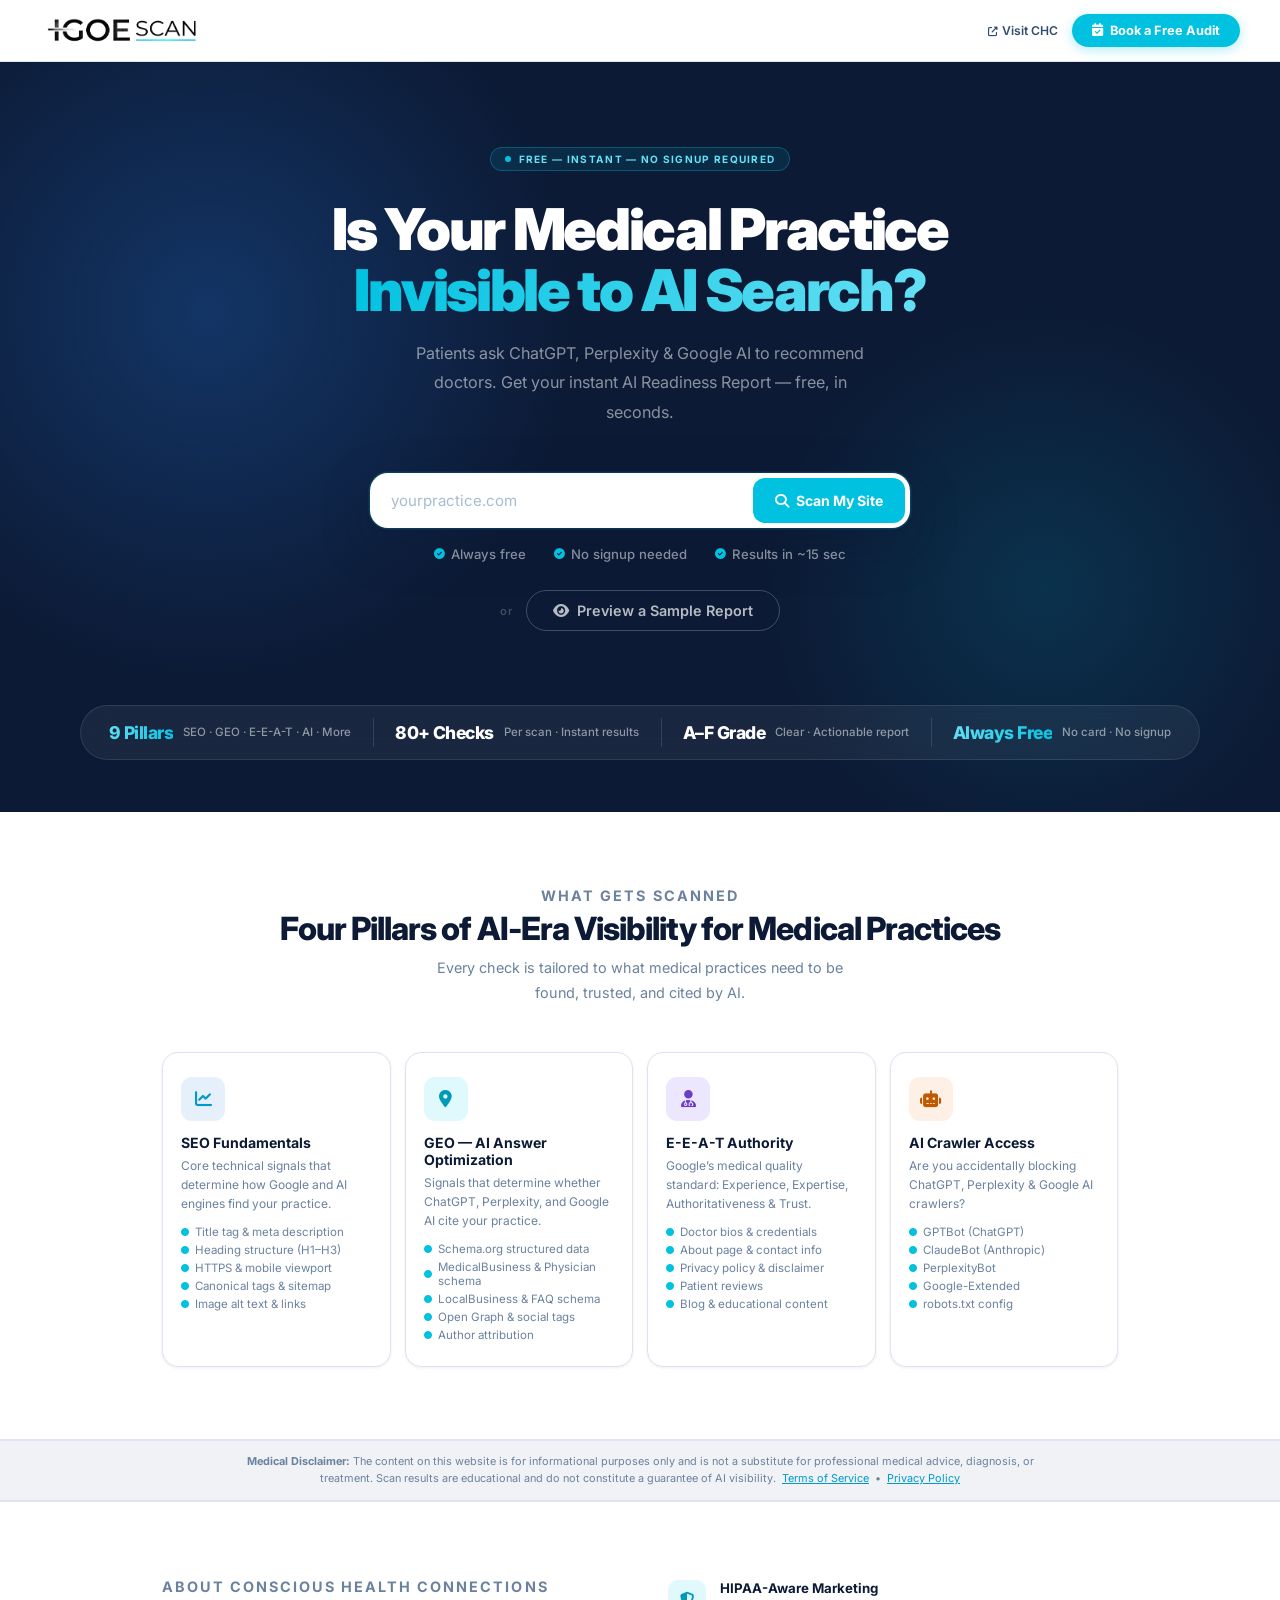
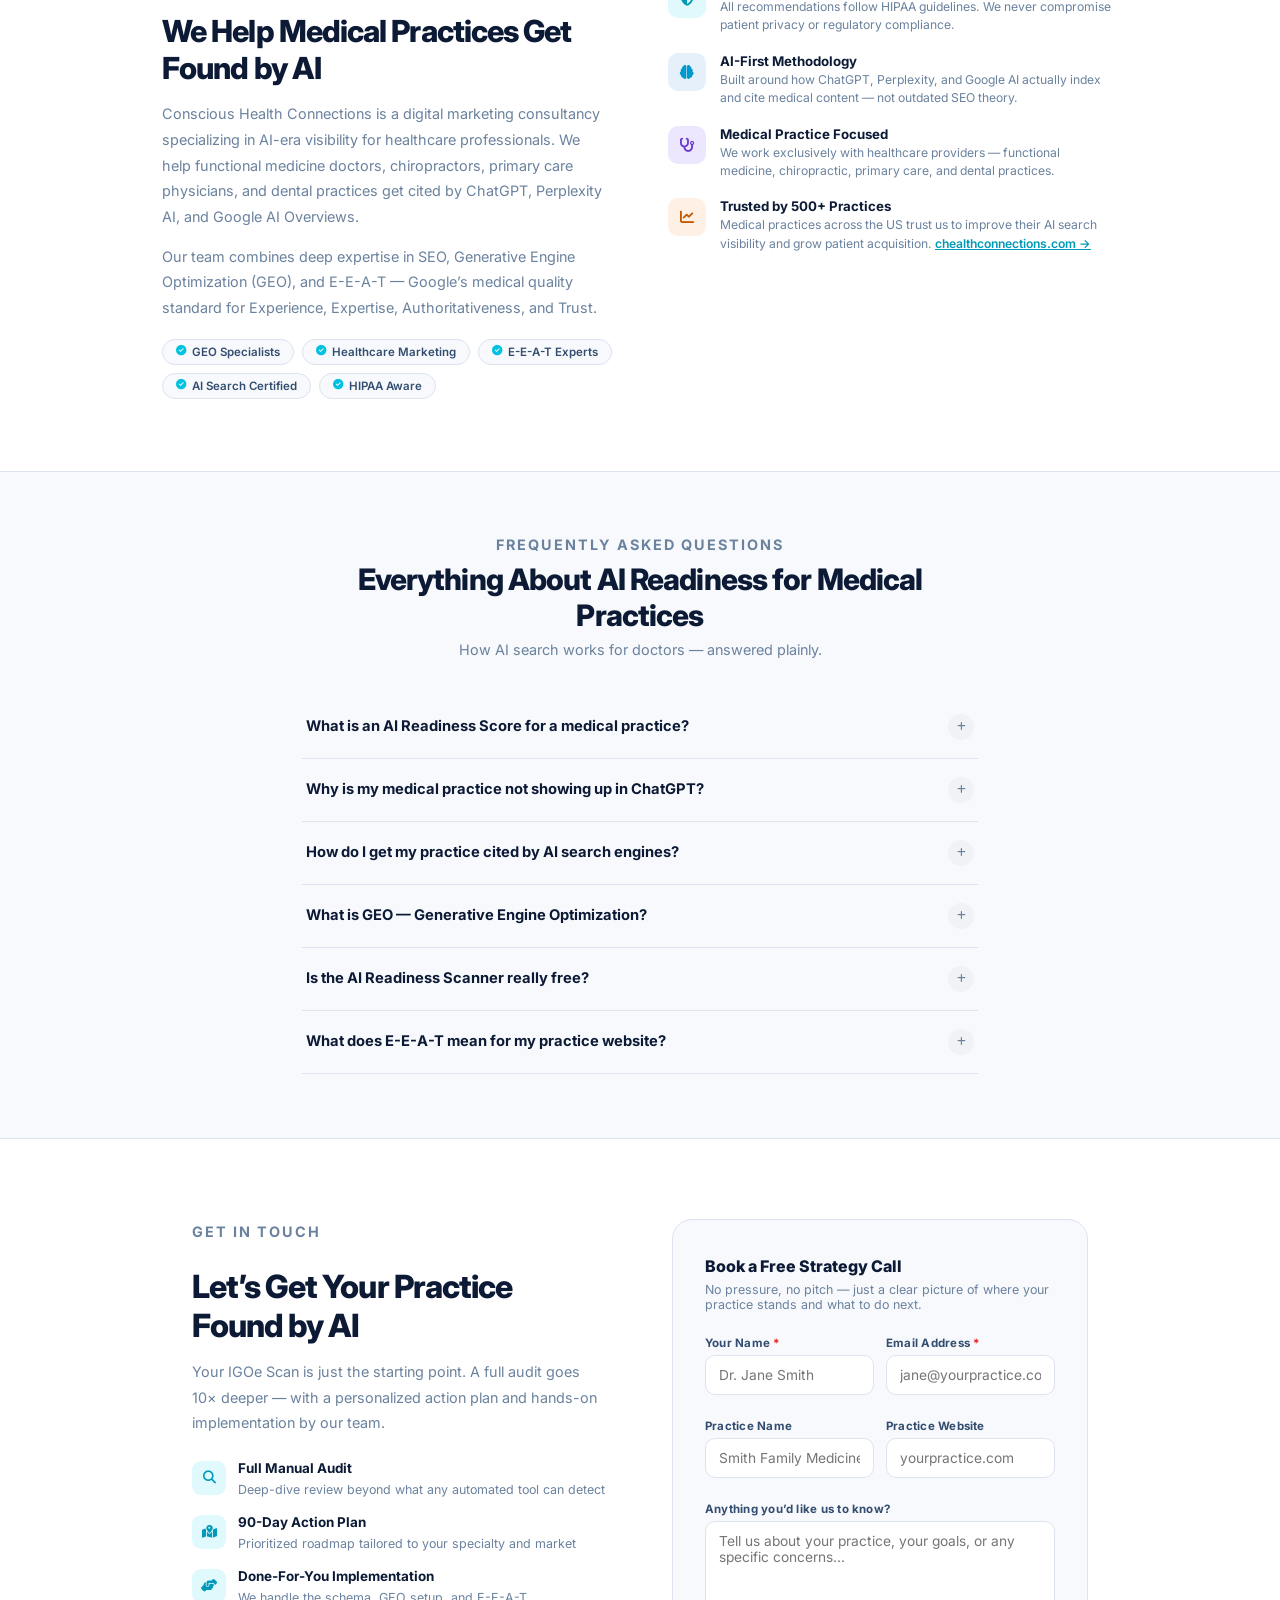
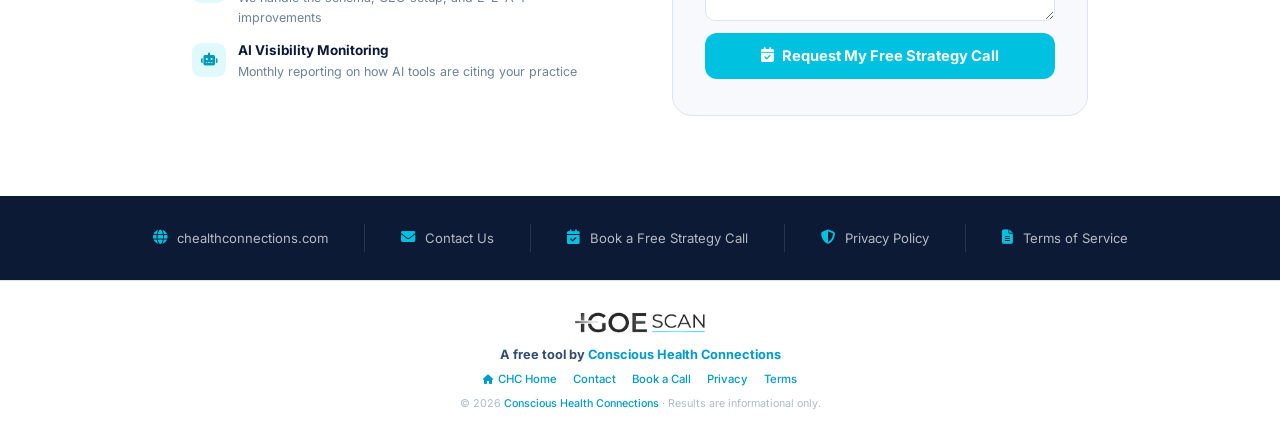
==== commit 82997e86: "Add files via upload" ====
--- a/index.html
+++ b/index.html
@@ -3,27 +3,26 @@
 <head>
 <meta charset="UTF-8"/>
 <meta name="viewport" content="width=device-width,initial-scale=1.0"/>
-<title>Free AI Readiness Scanner for Medical Practices | Conscious Health Connections</title>
+<title>Free IGOe Scan — AI Readiness Scanner for Medical Practices | igoescan.com</title>
 <meta name="description" content="Is your medical practice invisible to ChatGPT, Perplexity, and Google AI? Get a free instant AI Readiness Report covering SEO, GEO, E-E-A-T, and AI crawler access — results in 15 seconds."/>
-<meta name="author" content="Conscious Health Connections"/>
+<meta name="author" content="IGOe Scan"/>
 <meta name="robots" content="index, follow"/>
-<link rel="canonical" href="https://chealthconnections.com/ai-scanner"/>
-<!-- TODO: Update canonical, og:url, and JSON-LD URLs to new domain once purchased -->
+<link rel="canonical" href="https://igoescan.com"/>
 <link rel="sitemap" type="application/xml" href="/sitemap.xml"/>
 
 <!-- Open Graph -->
 <meta property="og:type" content="website"/>
-<meta property="og:url" content="https://chealthconnections.com/ai-scanner"/>
-<meta property="og:title" content="Free AI Readiness Scanner for Medical Practices"/>
+<meta property="og:url" content="https://igoescan.com"/>
+<meta property="og:title" content="Free IGOe Scan — AI Readiness Scanner for Medical Practices"/>
 <meta property="og:description" content="Find out if ChatGPT, Perplexity and Google AI can find your medical practice. Free instant report — no signup required."/>
-<meta property="og:image" content="https://chealthconnections.com/images/chc-icon.png"/>
-<meta property="og:site_name" content="Conscious Health Connections"/>
+<meta property="og:image" content="https://igoescan.com/images/igoe-scan-logo.png"/>
+<meta property="og:site_name" content="IGOe Scan"/>
 
 <!-- Twitter / X Card -->
 <meta name="twitter:card" content="summary_large_image"/>
-<meta name="twitter:title" content="Free AI Readiness Scanner for Medical Practices"/>
+<meta name="twitter:title" content="Free IGOe Scan — AI Readiness Scanner for Medical Practices"/>
 <meta name="twitter:description" content="Find out if ChatGPT, Perplexity and Google AI can find your medical practice. Free instant report — no signup required."/>
-<meta name="twitter:image" content="https://chealthconnections.com/images/chc-icon.png"/>
+<meta name="twitter:image" content="https://igoescan.com/images/igoe-scan-logo.png"/>
 
 <!-- JSON-LD Structured Data -->
 <script type="application/ld+json">
@@ -32,16 +31,16 @@
   "@graph": [
     {
       "@type": "Organization",
-      "@id": "https://chealthconnections.com/#organization",
-      "name": "Conscious Health Connections",
-      "url": "https://chealthconnections.com",
+      "@id": "https://igoescan.com/#organization",
+      "name": "IGOe Scan",
+      "url": "https://igoescan.com",
       "logo": {
         "@type": "ImageObject",
-        "url": "https://chealthconnections.com/images/chc-icon.png",
+        "url": "https://igoescan.com/images/igoe-scan-logo.png",
         "width": 762,
         "height": 367
       },
-      "description": "AI-era digital marketing and visibility consulting for medical practices. We help doctors get found by ChatGPT, Perplexity, and Google AI.",
+      "description": "Free AI readiness scanner for medical practices. Instantly check if ChatGPT, Perplexity, and Google AI can find your practice.",
       "address": {
         "@type": "PostalAddress",
         "addressCountry": "US"
@@ -49,29 +48,30 @@
       "contactPoint": {
         "@type": "ContactPoint",
         "contactType": "customer service",
-        "url": "https://chealthconnections.com/contact"
+        "url": "https://igoescan.com/#contact"
       },
       "sameAs": [
+        "https://igoescan.com",
         "https://chealthconnections.com"
       ]
     },
     {
       "@type": "WebSite",
-      "@id": "https://chealthconnections.com/#website",
-      "url": "https://chealthconnections.com",
-      "name": "Conscious Health Connections",
+      "@id": "https://igoescan.com/#website",
+      "url": "https://igoescan.com",
+      "name": "IGOe Scan",
       "publisher": {
-        "@id": "https://chealthconnections.com/#organization"
+        "@id": "https://igoescan.com/#organization"
       }
     },
     {
       "@type": "WebPage",
-      "@id": "https://chealthconnections.com/ai-scanner#webpage",
-      "url": "https://chealthconnections.com/ai-scanner",
-      "name": "Free AI Readiness Scanner for Medical Practices",
-      "description": "Is your medical practice invisible to ChatGPT, Perplexity, and Google AI? Get a free instant AI Readiness Report in 15 seconds.",
-      "isPartOf": { "@id": "https://chealthconnections.com/#website" },
-      "about": { "@id": "https://chealthconnections.com/#organization" }
+      "@id": "https://igoescan.com/#webpage",
+      "url": "https://igoescan.com",
+      "name": "Free IGOe Scan — AI Readiness Scanner for Medical Practices",
+      "description": "Is your medical practice invisible to ChatGPT, Perplexity, and Google AI? Get a free instant IGOe Scan report in 15 seconds.",
+      "isPartOf": { "@id": "https://igoescan.com/#website" },
+      "about": { "@id": "https://igoescan.com/#organization" }
     },
     {
       "@type": "SoftwareApplication",
@@ -84,7 +84,7 @@
         "priceCurrency": "USD"
       },
       "description": "Free AI readiness scanner for medical practices. Analyzes SEO, GEO, E-E-A-T, and AI crawler access across 40+ checks.",
-      "provider": { "@id": "https://chealthconnections.com/#organization" }
+      "provider": { "@id": "https://igoescan.com/#organization" }
     },
     {
       "@type": "FAQPage",
@@ -297,7 +297,8 @@
 .grade-ring small{font-size:.42rem;font-weight:700;text-transform:uppercase;letter-spacing:.12em;color:rgba(255,255,255,.48);margin-top:-1px}
 
 /* ── 4 Grade cards ── */
-.grade-row{display:grid;grid-template-columns:repeat(4,1fr);border-bottom:1px solid var(--bdr)}
+.grade-row{display:grid;grid-template-columns:repeat(4,1fr);border-bottom:1px solid var(--bdr);flex-wrap:wrap}
+@media(min-width:900px){.grade-row{grid-template-columns:repeat(5,1fr)}}
 .grade-cell{padding:18px 14px;text-align:center;border-right:1px solid var(--bdr);cursor:pointer;transition:background .15s}
 .grade-cell:last-child{border-right:none}
 .grade-cell:hover{background:var(--surf)}
@@ -362,7 +363,7 @@
 .cat-head:hover{background:var(--surf)}
 .cat-hl{display:flex;align-items:center;gap:10px;flex:1}
 .cat-ico{width:34px;height:34px;border-radius:9px;display:flex;align-items:center;justify-content:center;font-size:13px;flex-shrink:0}
-.ico-seo{background:#e6f0fb;color:var(--blue)}.ico-geo{background:#e0f9fd;color:var(--cyan-dark)}.ico-eat{background:#ece6ff;color:#6a3cc8}.ico-ai{background:#fff0e5;color:#c25800}
+.ico-seo{background:#e6f0fb;color:var(--blue)}.ico-geo{background:#e0f9fd;color:var(--cyan-dark)}.ico-eat{background:#ece6ff;color:#6a3cc8}.ico-ai{background:#fff0e5;color:#c25800}.ico-gbp{background:#e6f9ee;color:#1a7a40}.ico-video{background:#fce7e7;color:#c0392b}.ico-social{background:#e8f4fd;color:#2980b9}.ico-hipaa{background:#eafaf1;color:#1e8449}.ico-conv{background:#fef9e7;color:#b7950b}
 .cat-title{font-size:.84rem;font-weight:700;color:var(--t1)}
 .cat-meta{font-size:.66rem;color:var(--t3);margin-top:1px}
 .cat-hr{display:flex;align-items:center;gap:7px;flex-shrink:0}
@@ -448,7 +449,8 @@
   .nav,.pillars-wrap,.hero,.cta-block,.footer,.trust-strip,
   .about-wrap,.testi-wrap,.faq-wrap,.nap-band,.disclaimer-band,
   .rescan-btn,#demo-notice,.pdf-btn-wrap,#share-toast,#scan-history-wrap,
-  .details-section,#error-section,#email-modal{display:none!important}
+  .details-section,#error-section,#email-modal,
+  #contact,.contact-wrap,.contact-section,#loading-section{display:none!important}
   #results-section{display:block!important;padding:0;margin:0;max-width:100%}
   .report-card{box-shadow:none;border:1px solid #d8deea;border-radius:8px}
   .rpt-hdr{padding:20px 24px}
@@ -617,11 +619,11 @@
   <div class="hero-stats">
     <div class="stat-pill-strip">
       <div class="stat">
-        <span class="stat-val cyan">4 Pillars</span>
-        <span class="stat-lbl">SEO &middot; GEO &middot; E-E-A-T &middot; AI Crawlers</span>
+        <span class="stat-val cyan">9 Pillars</span>
+        <span class="stat-lbl">SEO &middot; GEO &middot; E-E-A-T &middot; AI &middot; More</span>
       </div>
       <div class="stat">
-        <span class="stat-val">40+ Checks</span>
+        <span class="stat-val">80+ Checks</span>
         <span class="stat-lbl">Per scan &middot; Instant results</span>
       </div>
       <div class="stat">
@@ -696,7 +698,7 @@
         </div>
         <div class="domain-pill"><i class="fas fa-globe"></i>&nbsp;<span id="result-domain"></span></div>
         <h2>AI Readiness Report</h2>
-        <p>Scanned <span id="result-timestamp"></span> &middot; 40+ checks &middot; 4 categories</p>
+        <p>Scanned <span id="result-timestamp"></span> &middot; 80+ checks &middot; 9 categories</p>
       </div>
       <div class="rh-right">
         <div class="overall-score-wrap">
@@ -710,6 +712,9 @@
         </div>
       </div>
     </div>
+
+    <!-- Benchmark + PageSpeed bar -->
+    <div id="benchmark-bar" style="display:none;padding:16px 24px;border-bottom:1px solid #eef1f7"></div>
 
     <!-- 4 Grade cards -->
     <div class="grade-row" id="category-overview"></div>
@@ -744,6 +749,9 @@
         </div>
       </div>
     </div>
+
+    <!-- PageSpeed + GBP detail cards -->
+    <div id="extra-cards-row" style="display:none;padding:0 24px 20px;display:none"></div>
 
     <!-- Recommended Actions -->
     <div class="rec-section" id="rec-section">
@@ -1089,54 +1097,101 @@
 /* ── SEO CHECKS ── */
 function checkSEO(doc, origin, html) {
   var checks = [];
+  var hl = html.toLowerCase();
+  var bodyText = (doc.body ? doc.body.innerText || doc.body.textContent : '').trim();
+
+  // ── Title tag: presence + quality ──
   var titleEl = doc.querySelector('title');
   var tt = titleEl ? titleEl.textContent.trim() : '';
-  if (!tt) checks.push({name:'Page Title Tag',status:'fail',detail:'No title tag found.',fix:'Add a 50-60 character title with specialty and city.'});
-  else if (tt.length < 30) checks.push({name:'Page Title Tag',status:'warn',detail:'Title too short ('+tt.length+' chars): "'+tt.substring(0,70)+'"',fix:'Expand to 50-60 chars. Include specialty, city, keyword.'});
-  else if (tt.length > 65) checks.push({name:'Page Title Tag',status:'warn',detail:'Title too long ('+tt.length+' chars), may be truncated.',fix:'Shorten to under 60 chars.'});
+  var medSpecialties = ['family medicine','internal medicine','functional medicine','chiropractic','chiropractor','primary care','urgent care','pediatric','dental','dentist','orthodontic','orthopedic','cardiology','dermatology','neurology','psychiatry','psychology','physical therapy','naturopath','integrative','holistic','acupuncture','podiatry','gynecology','urology','oncology','gastroenterology','endocrinology'];
+  var titleHasSpecialty = medSpecialties.some(function(s){return tt.toLowerCase().includes(s);});
+  var titleHasCity = /[A-Z][a-z]+,?\s+[A-Z]{2}/.test(tt) || /\b(new york|los angeles|chicago|houston|phoenix|philadelphia|san antonio|san diego|dallas|san jose|austin|jacksonville|fort worth|columbus|charlotte|san francisco|indianapolis|seattle|denver|nashville|boston|portland|miami|atlanta)\b/i.test(tt);
+  if (!tt) checks.push({name:'Page Title Tag',status:'fail',detail:'No title tag found — AI cannot identify your practice.',fix:'Add a 50-60 character title: "[Specialty] in [City] | [Practice Name]"'});
+  else if (tt.length < 30) checks.push({name:'Page Title Tag',status:'warn',detail:'Title too short ('+tt.length+' chars): "'+tt.substring(0,70)+'"',fix:'Expand to 50-60 chars. Include your specialty and city.'});
+  else if (tt.length > 65) checks.push({name:'Page Title Tag',status:'warn',detail:'Title too long ('+tt.length+' chars) — gets cut off in search results.',fix:'Shorten to under 60 chars: "[Specialty] in [City] | [Name]"'});
+  else if (!titleHasSpecialty && !titleHasCity) checks.push({name:'Page Title Tag',status:'warn',detail:'Title exists but missing specialty/city: "'+tt.substring(0,70)+'"',fix:'Include your medical specialty and city for AI relevance.'});
   else checks.push({name:'Page Title Tag',status:'pass',detail:'Good title ('+tt.length+' chars): "'+tt.substring(0,70)+'"'});
 
+  // ── Meta description: presence + quality ──
   var md = doc.querySelector('meta[name="description"]');
   var desc = md ? (md.getAttribute('content')||'').trim() : '';
-  if (!desc) checks.push({name:'Meta Description',status:'fail',detail:'No meta description found.',fix:'Write a 150-160 char description with specialty, location, CTA.'});
-  else if (desc.length < 70) checks.push({name:'Meta Description',status:'warn',detail:'Meta description short ('+desc.length+' chars).',fix:'Expand to 150-160 characters.'});
-  else checks.push({name:'Meta Description',status:'pass',detail:'Meta description present ('+desc.length+' chars).'});
-
+  var descHasSpecialty = medSpecialties.some(function(s){return desc.toLowerCase().includes(s);});
+  var descHasCTA = /call|schedule|book|appointment|contact|visit|today/i.test(desc);
+  if (!desc) checks.push({name:'Meta Description',status:'fail',detail:'No meta description — missed opportunity to explain your practice to AI.',fix:'Write a 150-160 char description: specialty + location + CTA.'});
+  else if (desc.length < 70) checks.push({name:'Meta Description',status:'warn',detail:'Meta description too short ('+desc.length+' chars). AI needs more context.',fix:'Expand to 150-160 chars with specialty, city, and a call to action.'});
+  else if (!descHasSpecialty) checks.push({name:'Meta Description',status:'warn',detail:'Meta description ('+desc.length+' chars) does not mention your specialty.',fix:'Include your medical specialty in the description for AI relevance.'});
+  else if (!descHasCTA) checks.push({name:'Meta Description',status:'warn',detail:'Meta description missing a call-to-action.',fix:'Add "Schedule today", "Call us", or "Book an appointment".'});
+  else checks.push({name:'Meta Description',status:'pass',detail:'Meta description present and well-optimized ('+desc.length+' chars).'});
+
+  // ── H1: presence + content quality ──
   var h1s = doc.querySelectorAll('h1');
-  if (!h1s.length) checks.push({name:'H1 Heading',status:'fail',detail:'No H1 heading found.',fix:'Add one clear H1 describing your practice and service.'});
-  else if (h1s.length > 1) checks.push({name:'H1 Heading',status:'warn',detail:'Multiple H1 tags ('+h1s.length+'). Use exactly one.',fix:'Reduce to a single H1.'});
-  else checks.push({name:'H1 Heading',status:'pass',detail:'Single H1: "'+h1s[0].textContent.trim().substring(0,80)+'"'});
-
+  var h1Text = h1s.length ? h1s[0].textContent.trim() : '';
+  var h1HasSpecialty = medSpecialties.some(function(s){return h1Text.toLowerCase().includes(s);});
+  if (!h1s.length) checks.push({name:'H1 Heading',status:'fail',detail:'No H1 heading — AI has no clear signal about what you do.',fix:'Add one H1 with your specialty: "Functional Medicine in [City]"'});
+  else if (h1s.length > 1) checks.push({name:'H1 Heading',status:'warn',detail:'Multiple H1 tags ('+h1s.length+'). Confuses AI about your primary topic.',fix:'Use exactly one H1 tag per page.'});
+  else if (!h1HasSpecialty) checks.push({name:'H1 Heading',status:'warn',detail:'H1 does not mention your medical specialty: "'+h1Text.substring(0,80)+'"',fix:'Include your specialty in the H1 for stronger AI relevance signals.'});
+  else checks.push({name:'H1 Heading',status:'pass',detail:'Strong H1 with specialty: "'+h1Text.substring(0,80)+'"'});
+
+  // ── H2s: count + quality ──
   var h2s = doc.querySelectorAll('h2');
-  if (!h2s.length) checks.push({name:'H2 Sub-Headings',status:'warn',detail:'No H2 headings found.',fix:'Add H2s to organize content sections.'});
-  else checks.push({name:'H2 Sub-Headings',status:'pass',detail:h2s.length+' H2 heading(s) found.'});
-
+  if (!h2s.length) checks.push({name:'H2 Sub-Headings',status:'fail',detail:'No H2 headings — AI cannot identify your content sections.',fix:'Add H2s for Services, About, Conditions Treated, Contact.'});
+  else if (h2s.length < 3) checks.push({name:'H2 Sub-Headings',status:'warn',detail:'Only '+h2s.length+' H2(s). More structured sections improve AI comprehension.',fix:'Add H2s for each major section: Services, Conditions, About, FAQ.'});
+  else checks.push({name:'H2 Sub-Headings',status:'pass',detail:h2s.length+' H2 heading(s) found — good content structure.'});
+
+  // ── Word count / content depth ──
+  var wordCount = bodyText.split(/\s+/).filter(function(w){return w.length>1;}).length;
+  if (wordCount < 200) checks.push({name:'Content Depth (Word Count)',status:'fail',detail:'Only ~'+wordCount+' words on the page. AI has almost nothing to cite.',fix:'Add at least 500 words: describe your services, conditions you treat, your approach.'});
+  else if (wordCount < 500) checks.push({name:'Content Depth (Word Count)',status:'warn',detail:'~'+wordCount+' words detected. AI prefers 500+ words of quality content.',fix:'Expand with service descriptions, conditions treated, and patient education.'});
+  else if (wordCount < 1000) checks.push({name:'Content Depth (Word Count)',status:'warn',detail:'~'+wordCount+' words. Good start — 1000+ words makes you more citable by AI.',fix:'Add more detail: treatment approaches, conditions, doctor bio, patient FAQs.'});
+  else checks.push({name:'Content Depth (Word Count)',status:'pass',detail:'~'+wordCount+' words — strong content depth for AI citation.'});
+
+  // ── Specialty keyword presence in body ──
+  var bodyHasSpecialty = medSpecialties.some(function(s){return hl.includes(s);});
+  var specialtyCount = medSpecialties.filter(function(s){return hl.includes(s);}).length;
+  if (!bodyHasSpecialty) checks.push({name:'Medical Specialty Keywords',status:'fail',detail:'No medical specialty terms found in page content.',fix:'Clearly state your specialty throughout: "functional medicine", "chiropractic care", etc.'});
+  else if (specialtyCount < 2) checks.push({name:'Medical Specialty Keywords',status:'warn',detail:'Specialty mentioned but not reinforced throughout page.',fix:'Use your specialty keyword in headings, body copy, and image alt text.'});
+  else checks.push({name:'Medical Specialty Keywords',status:'pass',detail:'Medical specialty terms found ('+specialtyCount+' variants) — good AI relevance signal.'});
+
+  // ── City/location keyword in body ──
+  var cityPatterns = [/\b[A-Z][a-z]+,\s*[A-Z]{2}\b/,/\bin\s+[A-Z][a-z]+\b/,/\b(serving|located in|near|downtown)\b/i];
+  var hasLocation = cityPatterns.some(function(p){return p.test(bodyText);}) || /\b\d{5}\b/.test(bodyText);
+  if (!hasLocation) checks.push({name:'Location / City Keywords',status:'fail',detail:'No city or location found in page text. AI cannot associate you with a location.',fix:'Add your city, state, and service area. E.g. "Functional Medicine in Austin, TX"'});
+  else checks.push({name:'Location / City Keywords',status:'pass',detail:'Location/city keywords detected — good local AI signal.'});
+
+  // ── HTTPS ──
   var https = origin.startsWith('https://');
-  checks.push({name:'HTTPS / SSL',status:https?'pass':'fail',detail:https?'Secure HTTPS confirmed.':'Not using HTTPS — critical trust issue.',fix:https?null:'Install SSL certificate immediately.'});
-
+  checks.push({name:'HTTPS / SSL',status:https?'pass':'fail',detail:https?'Secure HTTPS confirmed.':'Not using HTTPS — critical trust and AI ranking issue.',fix:https?null:'Install an SSL certificate immediately.'});
+
+  // ── Canonical tag ──
   var canon = doc.querySelector('link[rel="canonical"]');
-  if (!canon) checks.push({name:'Canonical Tag',status:'warn',detail:'No canonical tag found.',fix:'Add canonical link tag to each page.'});
+  if (!canon) checks.push({name:'Canonical Tag',status:'warn',detail:'No canonical tag — duplicate content risk.',fix:'Add <link rel="canonical"> to every page.'});
   else checks.push({name:'Canonical Tag',status:'pass',detail:'Canonical tag present.'});
 
+  // ── Mobile viewport ──
   var vp = doc.querySelector('meta[name="viewport"]');
-  if (!vp) checks.push({name:'Mobile Viewport',status:'fail',detail:'No viewport meta tag.',fix:'Add viewport meta tag for mobile display.'});
+  if (!vp) checks.push({name:'Mobile Viewport',status:'fail',detail:'No viewport meta tag — site may be broken on mobile.',fix:'Add <meta name="viewport" content="width=device-width, initial-scale=1">.'});
   else checks.push({name:'Mobile Viewport',status:'pass',detail:'Mobile viewport configured.'});
 
+  // ── Image alt text ──
   var imgs = doc.querySelectorAll('img');
   var noAlt = Array.from(imgs).filter(function(i){return !i.getAttribute('alt')||!i.getAttribute('alt').trim();});
-  if (imgs.length && noAlt.length > imgs.length*0.5) checks.push({name:'Image Alt Text',status:'fail',detail:noAlt.length+' of '+imgs.length+' images missing alt text.',fix:'Add descriptive alt text to all images.'});
-  else if (noAlt.length) checks.push({name:'Image Alt Text',status:'warn',detail:noAlt.length+' images missing alt text.',fix:'Fill in remaining alt texts.'});
+  if (imgs.length && noAlt.length > imgs.length*0.5) checks.push({name:'Image Alt Text',status:'fail',detail:noAlt.length+' of '+imgs.length+' images missing alt text.',fix:'Add descriptive alt text: "Dr. Smith performing chiropractic adjustment"'});
+  else if (noAlt.length) checks.push({name:'Image Alt Text',status:'warn',detail:noAlt.length+' of '+imgs.length+' images missing alt text.',fix:'Fill in remaining alt texts with descriptive medical context.'});
   else if (imgs.length) checks.push({name:'Image Alt Text',status:'pass',detail:'All '+imgs.length+' images have alt text.'});
-  else checks.push({name:'Image Alt Text',status:'warn',detail:'No images detected.',fix:'Add professional photos of your practice.'});
-
+  else checks.push({name:'Image Alt Text',status:'warn',detail:'No images detected.',fix:'Add professional practice photos with keyword-rich alt text.'});
+
+  // ── Internal links ──
   var hn=''; try{hn=new URL(origin).hostname;}catch(e){}
   var il=Array.from(doc.querySelectorAll('a[href]')).filter(function(l){var h=l.getAttribute('href')||'';return h.startsWith('/')||h.includes(hn);});
-  if (il.length<3) checks.push({name:'Internal Links',status:'warn',detail:'Only '+il.length+' internal links found.',fix:'Add links to Services, About, Contact, Blog.'});
-  else checks.push({name:'Internal Links',status:'pass',detail:il.length+' internal links found.'});
-
+  if (il.length<3) checks.push({name:'Internal Links',status:'warn',detail:'Only '+il.length+' internal links. AI crawlers need a clear site structure.',fix:'Add links to: Services, About, Conditions Treated, Blog, Contact.'});
+  else if (il.length<6) checks.push({name:'Internal Links',status:'warn',detail:il.length+' internal links. More pages = more AI citation opportunities.',fix:'Link to individual service pages, condition pages, and a blog.'});
+  else checks.push({name:'Internal Links',status:'pass',detail:il.length+' internal links — good site structure.'});
+
+  // ── Page size ──
   var kb=Math.round(html.length/1024);
-  if (kb>500) checks.push({name:'Page Size',status:'warn',detail:'HTML is '+kb+'KB — may be heavy.',fix:'Minify HTML and defer scripts.'});
-  else checks.push({name:'Page Size',status:'pass',detail:'HTML is '+kb+'KB — good.'});
+  if (kb>1000) checks.push({name:'Page Size / Load Speed',status:'fail',detail:'HTML is '+kb+'KB — very heavy, may time out for AI crawlers.',fix:'Minify HTML/CSS/JS, compress images, defer non-critical scripts.'});
+  else if (kb>500) checks.push({name:'Page Size / Load Speed',status:'warn',detail:'HTML is '+kb+'KB — may slow down AI crawler indexing.',fix:'Aim for under 300KB. Minify and compress assets.'});
+  else checks.push({name:'Page Size / Load Speed',status:'pass',detail:'HTML is '+kb+'KB — good for AI crawler speed.'});
 
   return checks;
 }
@@ -1144,45 +1199,91 @@
 /* ── GEO CHECKS ── */
 function checkGEO(doc, html) {
   var checks = [];
-  var hl=html.toLowerCase();
-  var ss=doc.querySelectorAll('script[type="application/ld+json"]');
-  var sc=''; ss.forEach(function(s){sc+=s.textContent.toLowerCase();});
-  var has=ss.length>0;
-
-  if (!has) checks.push({name:'Structured Data (Schema)',status:'fail',detail:'No JSON-LD schema found. #1 missing AI signal.',fix:'Add LocalBusiness + Physician JSON-LD schema.'});
+  var hl = html.toLowerCase();
+  var bodyText = (doc.body ? doc.body.innerText || doc.body.textContent : '').toLowerCase();
+  var ss = doc.querySelectorAll('script[type="application/ld+json"]');
+  var sc = ''; ss.forEach(function(s){ sc += s.textContent.toLowerCase(); });
+  var has = ss.length > 0;
+
+  // ── Schema: presence ──
+  if (!has) checks.push({name:'Structured Data (Schema)',status:'fail',detail:'No JSON-LD schema found. This is the #1 signal AI uses to understand your practice.',fix:'Add LocalBusiness + Physician JSON-LD schema to your homepage.'});
   else checks.push({name:'Structured Data (Schema)',status:'pass',detail:ss.length+' JSON-LD schema block(s) found.'});
 
-  var hasMed=sc.includes('medicalbusiness')||sc.includes('physician')||sc.includes('medicalclinic')||sc.includes('doctor');
-  if (!has||!hasMed) checks.push({name:'Medical / Physician Schema',status:'fail',detail:'No MedicalBusiness or Physician schema found.',fix:'Add a Physician schema — tells AI you are a medical authority.'});
-  else checks.push({name:'Medical / Physician Schema',status:'pass',detail:'Medical schema type detected.'});
-
-  var hasLB=sc.includes('localbusiness')||sc.includes('address')||sc.includes('geo');
-  if (!hasLB) checks.push({name:'Local Business Schema',status:has?'warn':'fail',detail:'LocalBusiness schema not detected.',fix:'Add LocalBusiness schema with NAP and geo coordinates.'});
-  else checks.push({name:'Local Business Schema',status:'pass',detail:'Local business info in structured data.'});
-
-  var hasFAQ=sc.includes('faqpage')||hl.includes('faq')||hl.includes('frequently asked');
-  if (!hasFAQ) checks.push({name:'FAQ Schema / Content',status:'fail',detail:'No FAQ page or schema found.',fix:'Add FAQ section + FAQPage schema.'});
-  else {var hfs=sc.includes('faqpage');checks.push({name:'FAQ Schema / Content',status:hfs?'pass':'warn',detail:hfs?'FAQPage schema detected.':'FAQ content found but no FAQPage schema.',fix:hfs?null:'Add FAQPage JSON-LD schema.'});}
-
+  // ── Schema: medical type ──
+  var hasMed = sc.includes('medicalbusiness')||sc.includes('physician')||sc.includes('medicalclinic')||sc.includes('doctor')||sc.includes('medicalorganization')||sc.includes('healthandbeauty');
+  if (!hasMed) checks.push({name:'Medical / Physician Schema',status:'fail',detail:'No MedicalBusiness or Physician schema type found. AI cannot classify you as a healthcare provider.',fix:'Add schema @type: "Physician" or "MedicalClinic" with specialty field.'});
+  else checks.push({name:'Medical / Physician Schema',status:'pass',detail:'Medical schema type detected — AI can classify your practice.'});
+
+  // ── Schema: LocalBusiness with completeness check ──
+  var hasLB = sc.includes('localbusiness')||sc.includes('@type');
+  var hasAddr = sc.includes('"streetaddress"')||sc.includes('streetaddress');
+  var hasPhone = sc.includes('"telephone"')||sc.includes('telephone');
+  var hasGeo = sc.includes('"geo"')||sc.includes('latitude')||sc.includes('longitude');
+  var hasHours = sc.includes('openinghours')||sc.includes('openinghoursspecification');
+  if (!hasLB) {
+    checks.push({name:'Local Business Schema',status:'fail',detail:'No LocalBusiness schema found — AI cannot find your location.',fix:'Add LocalBusiness schema with address, phone, hours, and geo coordinates.'});
+  } else {
+    var missing = [];
+    if (!hasAddr) missing.push('streetAddress');
+    if (!hasPhone) missing.push('telephone');
+    if (!hasGeo) missing.push('geo coordinates');
+    if (!hasHours) missing.push('openingHours');
+    if (missing.length > 1) checks.push({name:'Local Business Schema',status:'warn',detail:'Schema found but missing key fields: '+missing.join(', ')+'.',fix:'Add the missing schema fields so AI can fully understand your business.'});
+    else checks.push({name:'Local Business Schema',status:'pass',detail:'LocalBusiness schema with address and contact info detected.'});
+  }
+
+  // ── Schema: specialty field ──
+  var hasSpecialtySchema = sc.includes('medicalspecialty')||sc.includes('"specialty"')||sc.includes('specialties');
+  if (has && !hasSpecialtySchema) checks.push({name:'Medical Specialty in Schema',status:'warn',detail:'Schema found but no specialty field declared.',fix:'Add "medicalSpecialty" to your Physician schema so AI knows what you treat.'});
+  else if (hasSpecialtySchema) checks.push({name:'Medical Specialty in Schema',status:'pass',detail:'Medical specialty declared in schema — strong AI citation signal.'});
+  else checks.push({name:'Medical Specialty in Schema',status:'fail',detail:'No schema at all — specialty completely unknown to AI.',fix:'Add Physician schema with medicalSpecialty field.'});
+
+  // ── FAQ content + schema ──
+  var hasFAQSchema = sc.includes('faqpage');
+  var hasFAQContent = hl.includes('frequently asked')||hl.includes('faq')||(doc.querySelectorAll('details').length>2);
+  if (!hasFAQSchema && !hasFAQContent) checks.push({name:'FAQ Content & Schema',status:'fail',detail:'No FAQ section or FAQPage schema found. FAQs are highly cited by AI.',fix:'Add 5-8 patient FAQs about your specialty + FAQPage JSON-LD schema.'});
+  else if (hasFAQContent && !hasFAQSchema) checks.push({name:'FAQ Content & Schema',status:'warn',detail:'FAQ content found but no FAQPage schema.',fix:'Add FAQPage JSON-LD schema to get AI citation credit for your FAQs.'});
+  else checks.push({name:'FAQ Content & Schema',status:'pass',detail:'FAQ content and FAQPage schema detected — strong AI citation signal.'});
+
+  // ── Conditions/treatments mentioned ──
+  var conditionKeywords = ['treat','condition','symptom','diagnos','therapy','treatment','chronic','pain','diabetes','thyroid','hormones','fatigue','anxiety','depression','weight loss','nutrition','inflammation','autoimmune','gut','digestion','spine','joint','back pain','neck pain','blood pressure','cholesterol','sleep','injury','rehab','wellness','prevention'];
+  var condCount = conditionKeywords.filter(function(k){return hl.includes(k);}).length;
+  if (condCount < 3) checks.push({name:'Conditions & Treatments Listed',status:'fail',detail:'Few or no medical conditions/treatments mentioned. AI has nothing specific to cite.',fix:'List specific conditions you treat and therapies you offer. This is what AI quotes.'});
+  else if (condCount < 7) checks.push({name:'Conditions & Treatments Listed',status:'warn',detail:'Some conditions mentioned ('+condCount+' terms). More detail = more AI citations.',fix:'Expand your services page with conditions treated, symptoms addressed, and treatment methods.'});
+  else checks.push({name:'Conditions & Treatments Listed',status:'pass',detail:'Good range of conditions/treatments mentioned ('+condCount+' terms) — strong citation content.'});
+
+  // ── Open Graph tags ──
   var ogt=doc.querySelector('meta[property="og:title"]');
   var ogd=doc.querySelector('meta[property="og:description"]');
   var ogi=doc.querySelector('meta[property="og:image"]');
   var ogn=[ogt,ogd,ogi].filter(Boolean).length;
-  if (!ogn) checks.push({name:'Open Graph Tags',status:'fail',detail:'No Open Graph tags found.',fix:'Add og:title, og:description, og:image to every page.'});
-  else if (ogn<3){var miss=[];if(!ogt)miss.push('og:title');if(!ogd)miss.push('og:description');if(!ogi)miss.push('og:image');checks.push({name:'Open Graph Tags',status:'warn',detail:ogn+'/3 OG tags (missing: '+miss.join(', ')+')',fix:'Add the missing OG tags.'});}
+  if (!ogn) checks.push({name:'Open Graph Tags',status:'fail',detail:'No Open Graph tags. When AI shares your content, it has no preview data.',fix:'Add og:title, og:description, og:image to every page.'});
+  else if (ogn<3){var miss=[];if(!ogt)miss.push('og:title');if(!ogd)miss.push('og:description');if(!ogi)miss.push('og:image');checks.push({name:'Open Graph Tags',status:'warn',detail:ogn+'/3 OG tags present (missing: '+miss.join(', ')+')',fix:'Complete all three core OG tags for full AI/social sharing support.'});}
   else checks.push({name:'Open Graph Tags',status:'pass',detail:'All core Open Graph tags present.'});
 
+  // ── Twitter/X Card ──
   var tc=doc.querySelector('meta[name="twitter:card"]');
-  if (!tc) checks.push({name:'Twitter/X Card Tags',status:'warn',detail:'No Twitter Card tags found.',fix:'Add twitter:card, twitter:title, twitter:description.'});
+  if (!tc) checks.push({name:'Twitter/X Card Tags',status:'warn',detail:'No Twitter Card meta tags found.',fix:'Add twitter:card, twitter:title, twitter:description.'});
   else checks.push({name:'Twitter/X Card Tags',status:'pass',detail:'Twitter Card tags detected.'});
 
-  var ha=doc.querySelector('meta[name="author"]')||hl.includes('written by')||hl.includes('by dr.')||hl.includes('medically reviewed');
-  if (!ha) checks.push({name:'Author Attribution',status:'warn',detail:'No author attribution found.',fix:'Add author bylines with credentials (MD, DO).'});
-  else checks.push({name:'Author Attribution',status:'pass',detail:'Author attribution detected.'});
-
+  // ── Author attribution ──
+  var haAuthor = doc.querySelector('meta[name="author"]');
+  var haByline = hl.includes('written by')||hl.includes('by dr.')||hl.includes('medically reviewed')||hl.includes('authored by');
+  if (!haAuthor && !haByline) checks.push({name:'Author Attribution',status:'warn',detail:'No author attribution found. AI values knowing who wrote the content.',fix:'Add a meta author tag and "Written by Dr. [Name], MD" bylines.'});
+  else checks.push({name:'Author Attribution',status:'pass',detail:'Author attribution detected — supports E-E-A-T signals.'});
+
+  // ── Sitemap ──
   var hsm=hl.includes('sitemap.xml')||doc.querySelector('link[rel="sitemap"]');
-  if (!hsm) checks.push({name:'Sitemap Reference',status:'warn',detail:'No sitemap.xml reference found.',fix:'Create and submit a sitemap.xml.'});
+  if (!hsm) checks.push({name:'Sitemap Reference',status:'warn',detail:'No sitemap.xml reference found on page.',fix:'Create a sitemap.xml and reference it in robots.txt.'});
   else checks.push({name:'Sitemap Reference',status:'pass',detail:'Sitemap reference found.'});
+
+  // ── NAP consistency on page ──
+  var hasPhone = /(\+?1?\s?)?(\(?\d{3}\)?[\s.\-]?\d{3}[\s.\-]?\d{4})/.test(html);
+  var hasAddress = hl.includes('suite')||hl.includes('blvd')||hl.includes('street')||hl.includes('ave ')||hl.includes('road')||hl.includes('drive')||/\b\d{1,5}\s+[a-z]+\s+(st|ave|blvd|rd|dr|ln|way|ct)\b/i.test(html);
+  var hasZip = /\b\d{5}(-\d{4})?\b/.test(html);
+  if (!hasPhone && !hasAddress) checks.push({name:'NAP on Homepage',status:'fail',detail:'No phone or address found in page content. AI cannot connect you to a location.',fix:'Add your full Name, Address, Phone visibly on the homepage.'});
+  else if (!hasPhone || !hasAddress || !hasZip) checks.push({name:'NAP on Homepage',status:'warn',detail:'Partial contact info: '+(hasPhone?'✓ Phone':'✗ Phone')+' / '+(hasAddress?'✓ Address':'✗ Address')+' / '+(hasZip?'✓ ZIP':'✗ ZIP'),fix:'Ensure full NAP (Name, Address, Phone, ZIP) appears on homepage.'});
+  else checks.push({name:'NAP on Homepage',status:'pass',detail:'Phone, address, and ZIP code found on homepage.'});
 
   return checks;
 }
@@ -1190,47 +1291,86 @@
 /* ── E-E-A-T CHECKS ── */
 function checkEEAT(doc, html, origin) {
   var checks = [];
-  var hl=html.toLowerCase();
-  var links=Array.from(doc.querySelectorAll('a'));
-
-  var aboutLink=links.some(function(a){return a.textContent.toLowerCase().includes('about')||(a.getAttribute('href')||'').toLowerCase().includes('about');});
-  if (!aboutLink) checks.push({name:'About Us Page',status:'fail',detail:'No About page link found.',fix:'Create a thorough About page with practice history, team, credentials.'});
+  var hl = html.toLowerCase();
+  var bodyText = (doc.body ? doc.body.innerText || doc.body.textContent : '').toLowerCase();
+  var links = Array.from(doc.querySelectorAll('a'));
+
+  // ── About page link ──
+  var aboutLink = links.some(function(a){return a.textContent.toLowerCase().includes('about')||(a.getAttribute('href')||'').toLowerCase().includes('about');});
+  if (!aboutLink) checks.push({name:'About Us Page',status:'fail',detail:'No About page link found. Google and AI require this for medical E-E-A-T.',fix:'Create a thorough About page with practice history, team bios, and credentials.'});
   else checks.push({name:'About Us Page',status:'pass',detail:'About page link found.'});
 
-  var credKw=['md','m.d.','do','d.o.','physician','doctor','dr.','board certified','board-certified','fellowship','residency'];
-  var hasCred=credKw.some(function(k){return hl.includes(k);});
-  if (!hasCred) checks.push({name:'Physician Credentials',status:'fail',detail:'No credentials (MD, DO, Board Certified) found.',fix:'Display physician credentials prominently on homepage.'});
-  else checks.push({name:'Physician Credentials',status:'pass',detail:'Physician credentials detected.'});
-
+  // ── Doctor name on page ──
+  var drNamePattern = /dr\.?\s+[A-Z][a-z]+|[A-Z][a-z]+,?\s+(md|do|dc|dpm|dds|dmd|np|pa|rn|phd)/i;
+  var hasDrName = drNamePattern.test(html);
+  if (!hasDrName) checks.push({name:'Doctor Name Visible',status:'fail',detail:'No physician name found on page. AI cannot attribute content to a real doctor.',fix:'Add the physician\'s full name and credentials prominently: "Dr. Jane Smith, MD"'});
+  else checks.push({name:'Doctor Name Visible',status:'pass',detail:'Physician name detected on page.'});
+
+  // ── Credential depth ──
+  var basicCreds = ['md','m.d.','do','d.o.','dc','dds','np','pa-c'];
+  var advancedCreds = ['board certified','board-certified','fellowship','residency','fellowship trained','double board','american board','facp','faafp','facs','abim','abfm'];
+  var hasBasicCred = basicCreds.some(function(k){return hl.includes(k);});
+  var hasAdvancedCred = advancedCreds.some(function(k){return hl.includes(k);});
+  if (!hasBasicCred) checks.push({name:'Physician Credentials',status:'fail',detail:'No credentials (MD, DO, DC, etc.) found anywhere on the page.',fix:'Display credentials prominently: "Board-Certified Family Medicine Physician"'});
+  else if (!hasAdvancedCred) checks.push({name:'Physician Credentials',status:'warn',detail:'Basic credential found but no board certification or training details.',fix:'Add "Board Certified in [Specialty]", fellowship training, or residency info for stronger E-E-A-T.'});
+  else checks.push({name:'Physician Credentials',status:'pass',detail:'Physician credentials and advanced qualifications found — strong E-E-A-T signal.'});
+
+  // ── Years in practice / experience ──
+  var hasExperience = /\d+\+?\s*years?\s*(of\s*)?(experience|practice|serving|helping|treating)/i.test(html) || /over\s+\d+\s+years/i.test(html) || /since\s+19\d{2}|since\s+20\d{2}/i.test(html);
+  if (!hasExperience) checks.push({name:'Experience Signals',status:'warn',detail:'No years of experience or practice history found.',fix:'Add "15+ years of experience" or "Serving Austin since 2008" to build trust.'});
+  else checks.push({name:'Experience Signals',status:'pass',detail:'Years of experience or practice history mentioned.'});
+
+  // ── Contact info ──
   var pr=/(\+?1?\s?)?(\(?\d{3}\)?[\s.\-]?\d{3}[\s.\-]?\d{4})/.test(html);
-  var pa=hl.includes('address')||hl.includes('suite')||hl.includes('blvd')||hl.includes('street')||hl.includes('ave ')||hl.includes('road');
-  if (!pr&&!pa) checks.push({name:'Contact Info (NAP)',status:'fail',detail:'No phone or address found.',fix:'Add full NAP (Name, Address, Phone) to homepage.'});
-  else if (!pr||!pa) checks.push({name:'Contact Info (NAP)',status:'warn',detail:(pr?'Phone found':'No phone')+' / '+(pa?'Address found':'No address')+'.',fix:'Ensure both phone and address are visible.'});
-  else checks.push({name:'Contact Info (NAP)',status:'pass',detail:'Phone and address both found.'});
-
+  var pa=hl.includes('suite')||hl.includes('blvd')||hl.includes('street')||hl.includes('ave ')||hl.includes('road')||hl.includes('drive');
+  if (!pr&&!pa) checks.push({name:'Contact Info (NAP)',status:'fail',detail:'No phone or address found on homepage.',fix:'Add full NAP (Name, Address, Phone) visibly on the homepage.'});
+  else if (!pr||!pa) checks.push({name:'Contact Info (NAP)',status:'warn',detail:(pr?'✓ Phone':'✗ Phone')+' / '+(pa?'✓ Address':'✗ Address'),fix:'Ensure both phone number and physical address are visible.'});
+  else checks.push({name:'Contact Info (NAP)',status:'pass',detail:'Phone and address found on homepage.'});
+
+  // ── Privacy Policy ──
   var hpriv=links.some(function(a){return a.textContent.toLowerCase().includes('privacy')||(a.getAttribute('href')||'').toLowerCase().includes('privacy');})||hl.includes('privacy policy');
-  if (!hpriv) checks.push({name:'Privacy Policy',status:'fail',detail:'No Privacy Policy link found.',fix:'Add Privacy Policy page — legally required (HIPAA).'});
-  else checks.push({name:'Privacy Policy',status:'pass',detail:'Privacy Policy detected.'});
-
-  var hdisc=hl.includes('disclaimer')||hl.includes('not a substitute')||hl.includes('seek professional')||hl.includes('consult')||hl.includes('medical advice');
-  if (!hdisc) checks.push({name:'Medical Disclaimer',status:'warn',detail:'No medical disclaimer found.',fix:'Add: "Content is informational and not a substitute for medical advice."'});
+  if (!hpriv) checks.push({name:'Privacy Policy',status:'fail',detail:'No Privacy Policy link found. Required for HIPAA compliance.',fix:'Add a Privacy Policy page and link it in your footer.'});
+  else checks.push({name:'Privacy Policy',status:'pass',detail:'Privacy Policy link detected.'});
+
+  // ── Medical Disclaimer ──
+  var hdisc=hl.includes('disclaimer')||hl.includes('not a substitute')||hl.includes('seek professional')||hl.includes('medical advice')||hl.includes('informational purposes');
+  if (!hdisc) checks.push({name:'Medical Disclaimer',status:'fail',detail:'No medical disclaimer found. Required by Google E-E-A-T and HIPAA guidelines.',fix:'Add: "Content is for informational purposes only and not a substitute for medical advice."'});
   else checks.push({name:'Medical Disclaimer',status:'pass',detail:'Medical disclaimer found.'});
 
+  // ── Terms of Service ──
   var hterms=links.some(function(a){return a.textContent.toLowerCase().includes('terms')||(a.getAttribute('href')||'').toLowerCase().includes('terms');});
-  if (!hterms) checks.push({name:'Terms of Service',status:'warn',detail:'No Terms of Service link found.',fix:'Add a Terms of Service page.'});
+  if (!hterms) checks.push({name:'Terms of Service',status:'warn',detail:'No Terms of Service link found.',fix:'Add a Terms of Service page and link it in your footer.'});
   else checks.push({name:'Terms of Service',status:'pass',detail:'Terms of Service found.'});
 
-  var hrev=hl.includes('review')||hl.includes('testimonial')||hl.includes('patient')||hl.includes('rating')||hl.includes('stars');
-  if (!hrev) checks.push({name:'Patient Reviews',status:'warn',detail:'No reviews or testimonials found.',fix:'Add a patient testimonials section and embed Google Reviews.'});
-  else checks.push({name:'Patient Reviews',status:'pass',detail:'Review/testimonial content found.'});
-
-  var hassoc=hl.includes('award')||hl.includes('member')||hl.includes('association')||hl.includes('accredited')||hl.includes('certified')||hl.includes('ama');
-  if (!hassoc) checks.push({name:'Credentials & Associations',status:'warn',detail:'No association/accreditation mentions.',fix:'Add badges for certifications and hospital affiliations.'});
-  else checks.push({name:'Credentials & Associations',status:'pass',detail:'Professional credentials/associations mentioned.'});
-
-  var hblog=links.some(function(a){return a.textContent.toLowerCase().includes('blog')||(a.getAttribute('href')||'').toLowerCase().includes('blog')||a.textContent.toLowerCase().includes('article');})||hl.includes('blog')||hl.includes('health tips');
-  if (!hblog) checks.push({name:'Blog / Educational Content',status:'warn',detail:'No blog or educational resources found.',fix:'Start a blog with patient education articles.'});
-  else checks.push({name:'Blog / Educational Content',status:'pass',detail:'Blog/educational content found.'});
+  // ── Patient reviews: depth ──
+  var hasGoogleReviews = hl.includes('google')||(hl.includes('review')&&hl.includes('google'));
+  var hasStarRating = hl.includes('★')||hl.includes('⭐')||hl.includes('stars')||hl.includes('rating')||/\d+\.?\d*\s*\/\s*5/.test(hl)||/\d+\.?\d*\s*out\s*of\s*5/.test(hl);
+  var hasReviewCount = /\d+\s*(reviews?|patients?|testimonials?)/.test(hl);
+  var hasTestimonials = hl.includes('testimonial')||hl.includes('what our patients')||hl.includes('patient stories')||hl.includes('what patients say');
+  if (!hl.includes('review') && !hasTestimonials) checks.push({name:'Patient Reviews & Social Proof',status:'fail',detail:'No reviews or testimonials found. This is a major trust gap for AI and new patients.',fix:'Embed Google Reviews or add patient testimonials with names and ratings.'});
+  else if (!hasStarRating && !hasReviewCount) checks.push({name:'Patient Reviews & Social Proof',status:'warn',detail:'Review/testimonial content found but no star ratings or review counts.',fix:'Show a star rating and number of reviews: "4.9 ★ — 200+ Google Reviews"'});
+  else checks.push({name:'Patient Reviews & Social Proof',status:'pass',detail:'Patient reviews with ratings/counts found — strong trust signal.'});
+
+  // ── Associations & certifications ──
+  var assocKw=['american board','ama ','american medical','american chiropractic','american dental','american college','american academy','aanp','aafp','acaai','fellow','diplomate','certified by','accredited','hospital affiliate'];
+  var assocCount = assocKw.filter(function(k){return hl.includes(k);}).length;
+  if (assocCount === 0) checks.push({name:'Professional Associations',status:'warn',detail:'No professional association memberships found.',fix:'Add memberships: AMA, specialty boards, hospital affiliations, or certifications.'});
+  else checks.push({name:'Professional Associations',status:'pass',detail:'Professional association(s) mentioned — supports authority signals.'});
+
+  // ── Blog / educational content + recency ──
+  var hasBlogLink = links.some(function(a){return a.textContent.toLowerCase().includes('blog')||(a.getAttribute('href')||'').toLowerCase().includes('blog')||a.textContent.toLowerCase().includes('articles')||a.textContent.toLowerCase().includes('resources');});
+  var hasBlogContent = hl.includes('blog')||hl.includes('health tips')||hl.includes('patient education')||hl.includes('learn more');
+  var hasRecentDate = new RegExp('202[3-6]').test(html);
+  var hasOldDate = /201[0-9]/.test(html) && !hasRecentDate;
+  if (!hasBlogLink && !hasBlogContent) checks.push({name:'Blog / Educational Content',status:'fail',detail:'No blog or educational resources found. AI cites practices that publish health content.',fix:'Start a blog with monthly articles on conditions you treat. This is what AI quotes.'});
+  else if (hasOldDate && !hasRecentDate) checks.push({name:'Blog / Educational Content',status:'warn',detail:'Blog/content found but appears outdated (no recent 2023-2026 dates detected).',fix:'Publish new content regularly — AI favors recently updated medical sites.'});
+  else if (hasBlogContent && !hasBlogLink) checks.push({name:'Blog / Educational Content',status:'warn',detail:'Blog content detected but no clear blog navigation link.',fix:'Add a "Blog" or "Resources" link to your navigation menu.'});
+  else checks.push({name:'Blog / Educational Content',status:'pass',detail:'Blog or educational content found'+(hasRecentDate?' with recent dates':'')+' — strong AI citation signal.'});
+
+  // ── Services page ──
+  var hasServicesLink = links.some(function(a){var t=a.textContent.toLowerCase();var h=(a.getAttribute('href')||'').toLowerCase();return t.includes('service')||t.includes('treatment')||t.includes('what we do')||h.includes('service')||h.includes('treatment');});
+  if (!hasServicesLink) checks.push({name:'Services / Treatments Page',status:'warn',detail:'No dedicated services or treatments page linked.',fix:'Create individual pages for each service/condition — each one is a new AI citation opportunity.'});
+  else checks.push({name:'Services / Treatments Page',status:'pass',detail:'Services or treatments page linked — gives AI specific content to cite.'});
 
   return checks;
 }
@@ -1280,11 +1420,262 @@
   return sec;
 }
 
+/* ── GOOGLE PAGESPEED API ── */
+async function fetchPageSpeed(origin) {
+  try {
+    var url = 'https://www.googleapis.com/pagespeedonline/v5/runPagespeed?url='+encodeURIComponent(origin)+'&strategy=mobile&category=performance&category=seo&category=accessibility';
+    var ctrl = new AbortController();
+    var t = setTimeout(function(){ctrl.abort();}, 15000);
+    var r = await fetch(url, {signal: ctrl.signal});
+    clearTimeout(t);
+    if (!r.ok) return null;
+    var data = await r.json();
+    var cats = data.lighthouseResult && data.lighthouseResult.categories;
+    if (!cats) return null;
+    return {
+      performance: cats.performance ? Math.round(cats.performance.score * 100) : null,
+      seo:         cats.seo         ? Math.round(cats.seo.score * 100)         : null,
+      accessibility:cats.accessibility ? Math.round(cats.accessibility.score * 100) : null,
+      fcp: data.lighthouseResult.audits['first-contentful-paint'] ? data.lighthouseResult.audits['first-contentful-paint'].displayValue : null,
+      lcp: data.lighthouseResult.audits['largest-contentful-paint'] ? data.lighthouseResult.audits['largest-contentful-paint'].displayValue : null,
+      cls: data.lighthouseResult.audits['cumulative-layout-shift'] ? data.lighthouseResult.audits['cumulative-layout-shift'].displayValue : null
+    };
+  } catch(e) { return null; }
+}
+
+/* ── GOOGLE BUSINESS PROFILE CHECK ── */
+function checkGBP(doc, html, origin) {
+  var hl = html.toLowerCase();
+  var links = Array.from(doc.querySelectorAll('a[href]'));
+  var sc = ''; doc.querySelectorAll('script[type="application/ld+json"]').forEach(function(s){sc += s.textContent.toLowerCase();});
+
+  var hasGBPLink = links.some(function(a){
+    var h = (a.getAttribute('href')||'').toLowerCase();
+    return h.includes('maps.google') || h.includes('goo.gl/maps') || h.includes('g.page') || h.includes('place_id') || h.includes('maps.app.goo');
+  });
+  var hasMapsEmbed = hl.includes('maps.googleapis.com/maps/embed') || hl.includes('google.com/maps/embed') || hl.includes('<iframe') && hl.includes('google.com/maps');
+  var hasSameAs = sc.includes('sameas') && (sc.includes('google.com/maps') || sc.includes('g.page') || sc.includes('goo.gl'));
+  var hasGBPMention = hl.includes('google business') || hl.includes('google my business') || hl.includes('gmb') || hl.includes('google listing');
+  var hasHealthgrades = hl.includes('healthgrades') || links.some(function(a){return (a.getAttribute('href')||'').includes('healthgrades');});
+  var hasZocdoc = hl.includes('zocdoc') || links.some(function(a){return (a.getAttribute('href')||'').includes('zocdoc');});
+  var hasVitals = hl.includes('vitals.com') || hl.includes('webmd.com/find') || links.some(function(a){var h=a.getAttribute('href')||'';return h.includes('vitals.com')||h.includes('webmd.com/find');});
+
+  var checks = [];
+
+  if (!hasGBPLink && !hasMapsEmbed) checks.push({name:'Google Business Profile Link',status:'fail',detail:'No link to Google Business Profile or Maps found. Patients and AI cannot verify your location.',fix:'Add a "Get Directions" button linking to your Google Maps listing on your homepage.'});
+  else checks.push({name:'Google Business Profile Link',status:'pass',detail:'Google Maps / GBP link detected on page.'});
+
+  if (!hasMapsEmbed) checks.push({name:'Google Maps Embed',status:'warn',detail:'No embedded Google Map found. Embeds signal location trust to AI and patients.',fix:'Embed your Google Map on the Contact or homepage. Adds strong local authority signal.'});
+  else checks.push({name:'Google Maps Embed',status:'pass',detail:'Google Maps embed found — strong local trust signal.'});
+
+  if (!hasSameAs) checks.push({name:'GBP in Schema (sameAs)',status:'warn',detail:'Google Business Profile URL not referenced in schema sameAs field.',fix:'Add your GBP URL to your LocalBusiness schema as "sameAs": ["https://g.page/yourpractice"].'});
+  else checks.push({name:'GBP in Schema (sameAs)',status:'pass',detail:'GBP URL linked in schema sameAs — excellent AI location signal.'});
+
+  if (!hasHealthgrades && !hasZocdoc && !hasVitals) checks.push({name:'Third-Party Directory Links',status:'warn',detail:'No links to Healthgrades, Zocdoc, or Vitals found. AI aggregates reputation from these sources.',fix:'Add links to your Healthgrades, Zocdoc, and Vitals profiles. AI uses these to verify you.'});
+  else {
+    var found = [hasHealthgrades?'Healthgrades':null, hasZocdoc?'Zocdoc':null, hasVitals?'Vitals/WebMD':null].filter(Boolean);
+    checks.push({name:'Third-Party Directory Links',status:'pass',detail:'Directory profile(s) linked: '+found.join(', ')+'.'});
+  }
+
+  return checks;
+}
+
+/* ── VIDEO CONTENT CHECKS ── */
+function checkVideo(doc, html) {
+  var checks = [];
+  var hl = html.toLowerCase();
+  var links = Array.from(doc.querySelectorAll('a[href]'));
+  var sc = ''; doc.querySelectorAll('script[type="application/ld+json"]').forEach(function(s){sc += s.textContent.toLowerCase();});
+
+  // YouTube embed or link
+  var hasYouTubeEmbed = hl.includes('youtube.com/embed') || hl.includes('youtu.be') || hl.includes('youtube.com/watch');
+  var hasYouTubeLink = links.some(function(a){ var h=(a.getAttribute('href')||'').toLowerCase(); return h.includes('youtube.com') || h.includes('youtu.be'); });
+  var hasVideoTag = doc.querySelectorAll('video').length > 0;
+  var hasVimeo = hl.includes('vimeo.com');
+
+  if (!hasYouTubeEmbed && !hasVideoTag && !hasVimeo) {
+    checks.push({name:'Video Content',status:'fail',detail:'No video content found. AI tools increasingly surface practices with video.',fix:'Add an embedded YouTube video — a 60-second "Meet the Doctor" intro is perfect.'});
+  } else if (hasYouTubeLink && !hasYouTubeEmbed) {
+    checks.push({name:'Video Content',status:'warn',detail:'YouTube linked but not embedded. Embedded video is stronger for AI signals.',fix:'Embed the YouTube video directly on the homepage using an iframe embed.'});
+  } else {
+    checks.push({name:'Video Content',status:'pass',detail:'Video content found — strong AI engagement and trust signal.'});
+  }
+
+  // YouTube channel link
+  var hasChannelLink = links.some(function(a){ var h=(a.getAttribute('href')||'').toLowerCase(); return h.includes('youtube.com/channel') || h.includes('youtube.com/@') || h.includes('youtube.com/c/'); });
+  if (!hasChannelLink) {
+    checks.push({name:'YouTube Channel Link',status:'warn',detail:'No YouTube channel link found.',fix:'Link to your YouTube channel so patients and AI can find all your video content.'});
+  } else {
+    checks.push({name:'YouTube Channel Link',status:'pass',detail:'YouTube channel linked — helps AI discover your full video library.'});
+  }
+
+  // Video schema
+  var hasVideoSchema = sc.includes('videoobject') || sc.includes('"video"');
+  if (!hasVideoSchema) {
+    checks.push({name:'Video Schema Markup',status:'warn',detail:'No VideoObject schema found.',fix:'Add VideoObject JSON-LD schema for any videos so AI search engines index them.'});
+  } else {
+    checks.push({name:'Video Schema Markup',status:'pass',detail:'VideoObject schema detected — AI can index your video content.'});
+  }
+
+  return checks;
+}
+
+/* ── SOCIAL MEDIA CHECKS ── */
+function checkSocial(doc, html) {
+  var checks = [];
+  var hl = html.toLowerCase();
+  var links = Array.from(doc.querySelectorAll('a[href]'));
+
+  var platforms = [
+    {name:'Facebook',   patterns:['facebook.com','fb.com']},
+    {name:'Instagram',  patterns:['instagram.com']},
+    {name:'LinkedIn',   patterns:['linkedin.com']},
+    {name:'Twitter/X',  patterns:['twitter.com','x.com']}
+  ];
+  var foundPlatforms = [];
+  platforms.forEach(function(p){
+    var found = links.some(function(a){ var h=(a.getAttribute('href')||'').toLowerCase(); return p.patterns.some(function(pat){return h.includes(pat);}); });
+    if (found) foundPlatforms.push(p.name);
+  });
+
+  if (foundPlatforms.length === 0) {
+    checks.push({name:'Social Media Links',status:'fail',detail:'No social media profiles linked. AI tools cross-reference social presence to verify businesses.',fix:'Add links to your Facebook, Instagram, and LinkedIn profiles in your footer.'});
+  } else if (foundPlatforms.length < 2) {
+    checks.push({name:'Social Media Links',status:'warn',detail:'Only '+foundPlatforms.join(', ')+' linked. More platforms strengthen AI verification.',fix:'Add at least Facebook and Instagram — the two most relevant for medical practices.'});
+  } else {
+    checks.push({name:'Social Media Links',status:'pass',detail:'Social profiles linked: '+foundPlatforms.join(', ')+'.'});
+  }
+
+  // Social profiles in schema sameAs
+  var sc = ''; doc.querySelectorAll('script[type="application/ld+json"]').forEach(function(s){sc += s.textContent.toLowerCase();});
+  var hasSocialSchema = sc.includes('sameas') && (sc.includes('facebook') || sc.includes('instagram') || sc.includes('linkedin'));
+  if (!hasSocialSchema) {
+    checks.push({name:'Social Profiles in Schema',status:'warn',detail:'Social media URLs not listed in schema sameAs field.',fix:'Add your Facebook, Instagram, and LinkedIn URLs to your LocalBusiness schema sameAs array.'});
+  } else {
+    checks.push({name:'Social Profiles in Schema',status:'pass',detail:'Social profiles referenced in schema — AI can verify your online presence.'});
+  }
+
+  // Active social signal (share buttons or feed embed)
+  var hasSocialFeed = hl.includes('facebook-feed') || hl.includes('fb-page') || hl.includes('instagram-media') || hl.includes('elfsight') || hl.includes('social-feed');
+  var hasSocialShare = hl.includes('share') && (hl.includes('facebook') || hl.includes('twitter') || hl.includes('linkedin'));
+  if (!hasSocialFeed && !hasSocialShare) {
+    checks.push({name:'Social Sharing / Feed',status:'warn',detail:'No social sharing buttons or feed embed found.',fix:'Add social share buttons to blog posts and consider embedding your Facebook or Instagram feed.'});
+  } else {
+    checks.push({name:'Social Sharing / Feed',status:'pass',detail:'Social sharing or feed content detected.'});
+  }
+
+  return checks;
+}
+
+/* ── HIPAA & COMPLIANCE CHECKS ── */
+function checkHIPAA(doc, html) {
+  var checks = [];
+  var hl = html.toLowerCase();
+  var links = Array.from(doc.querySelectorAll('a[href]'));
+
+  // HIPAA mention
+  var hasHIPAA = hl.includes('hipaa');
+  if (!hasHIPAA) {
+    checks.push({name:'HIPAA Compliance Mention',status:'fail',detail:'HIPAA not mentioned anywhere on the site. Required trust signal for medical practices.',fix:'Add a HIPAA compliance statement to your footer or Privacy Policy page.'});
+  } else {
+    checks.push({name:'HIPAA Compliance Mention',status:'pass',detail:'HIPAA compliance referenced — strong patient trust and AI authority signal.'});
+  }
+
+  // Secure patient portal
+  var hasPortal = hl.includes('patient portal') || hl.includes('secure portal') || hl.includes('portal login') || hl.includes('my health') || hl.includes('patient login') || hl.includes('healow') || hl.includes('athena') || hl.includes('eclinicalworks') || hl.includes('nextgen');
+  if (!hasPortal) {
+    checks.push({name:'Patient Portal / Secure Access',status:'warn',detail:'No patient portal link found. Portals signal a modern, compliant practice.',fix:'Add a link to your patient portal (Healow, Athena, etc.) in your navigation.'});
+  } else {
+    checks.push({name:'Patient Portal / Secure Access',status:'pass',detail:'Patient portal link detected — signals modern, HIPAA-compliant practice.'});
+  }
+
+  // Privacy policy quality
+  var privLink = links.find(function(a){ return a.textContent.toLowerCase().includes('privacy') || (a.getAttribute('href')||'').toLowerCase().includes('privacy'); });
+  if (!privLink) {
+    checks.push({name:'Privacy Policy Page',status:'fail',detail:'No Privacy Policy found. Legally required for medical websites under HIPAA.',fix:'Create a full Privacy Policy page covering data collection, patient rights, and HIPAA compliance.'});
+  } else {
+    checks.push({name:'Privacy Policy Page',status:'pass',detail:'Privacy Policy linked — meets basic HIPAA web requirements.'});
+  }
+
+  // "Information is safe" / data security language
+  var hasSecurityLanguage = hl.includes('your information is safe') || hl.includes('secure') && hl.includes('private') || hl.includes('we protect') || hl.includes('confidential') || hl.includes('ssl') || hl.includes('encrypted');
+  if (!hasSecurityLanguage) {
+    checks.push({name:'Data Security Language',status:'warn',detail:'No data security or privacy reassurance language found.',fix:'Add "Your information is secure and confidential" near contact forms and booking buttons.'});
+  } else {
+    checks.push({name:'Data Security Language',status:'pass',detail:'Security/privacy reassurance language present — builds patient and AI trust.'});
+  }
+
+  return checks;
+}
+
+/* ── APPOINTMENT & CONVERSION READINESS ── */
+function checkConversion(doc, html) {
+  var checks = [];
+  var hl = html.toLowerCase();
+  var links = Array.from(doc.querySelectorAll('a[href]'));
+
+  // Online booking
+  var bookingPlatforms = ['zocdoc','jane app','janeapp','mindbody','simplepractice','healthie','drchrono','schedulicity','acuity','calendly','booksy','practicefusion','opendental','carecloud'];
+  var hasBookingPlatform = bookingPlatforms.some(function(p){return hl.includes(p);});
+  var hasBookingKeyword = /book (an )?(appointment|online|now)|schedule (an )?(appointment|online|now)|request (an )?(appointment)|online booking|book online/i.test(html);
+  if (!hasBookingPlatform && !hasBookingKeyword) {
+    checks.push({name:'Online Booking',status:'fail',detail:'No online booking option found. AI recommendation engines favor practices patients can book instantly.',fix:'Add a booking button linked to Zocdoc, Jane App, or your scheduling system.'});
+  } else if (hasBookingKeyword && !hasBookingPlatform) {
+    checks.push({name:'Online Booking',status:'warn',detail:'Booking language found but no booking platform detected.',fix:'Link your "Book Now" button to a real scheduling platform like Zocdoc or Jane App.'});
+  } else {
+    checks.push({name:'Online Booking',status:'pass',detail:'Online booking option found — patients and AI can take immediate action.'});
+  }
+
+  // New patients welcome
+  var hasNewPatients = /new patients (welcome|accepted|now accepting)|accepting new patients|welcoming new patients/i.test(html);
+  if (!hasNewPatients) {
+    checks.push({name:'"New Patients Welcome" Signal',status:'warn',detail:'No "new patients welcome" or "accepting new patients" statement found.',fix:'Add "Now Accepting New Patients" prominently on your homepage — this is a top AI recommendation trigger.'});
+  } else {
+    checks.push({name:'"New Patients Welcome" Signal',status:'pass',detail:'"New patients welcome/accepted" statement found — key AI recommendation signal.'});
+  }
+
+  // Insurance info
+  var hasInsurance = hl.includes('insurance') || hl.includes('accepted plans') || hl.includes('we accept') || hl.includes('in-network') || hl.includes('medicare') || hl.includes('medicaid') || hl.includes('blue cross') || hl.includes('aetna') || hl.includes('cigna') || hl.includes('united health');
+  if (!hasInsurance) {
+    checks.push({name:'Insurance Information',status:'warn',detail:'No insurance or accepted plans information found.',fix:'List accepted insurance plans — patients searching "accepts [insurance] near me" will find you.'});
+  } else {
+    checks.push({name:'Insurance Information',status:'pass',detail:'Insurance/accepted plans information found.'});
+  }
+
+  // Telehealth
+  var hasTelehealth = hl.includes('telehealth') || hl.includes('telemedicine') || hl.includes('virtual visit') || hl.includes('virtual appointment') || hl.includes('video visit') || hl.includes('remote visit') || hl.includes('online visit');
+  if (!hasTelehealth) {
+    checks.push({name:'Telehealth / Virtual Visits',status:'warn',detail:'No telehealth or virtual visit option mentioned.',fix:'Add telehealth as a service — AI heavily recommends practices offering virtual appointments.'});
+  } else {
+    checks.push({name:'Telehealth / Virtual Visits',status:'pass',detail:'Telehealth/virtual visit option mentioned — strong AI recommendation signal.'});
+  }
+
+  // Contact form
+  var hasForm = doc.querySelectorAll('form').length > 0 || hl.includes('contact form') || hl.includes('send us a message') || hl.includes('get in touch');
+  if (!hasForm) {
+    checks.push({name:'Contact Form',status:'warn',detail:'No contact form detected.',fix:'Add a simple contact form — removes friction for new patients reaching out.'});
+  } else {
+    checks.push({name:'Contact Form',status:'pass',detail:'Contact form present.'});
+  }
+
+  return checks;
+}
+
 /* ── SCORE ── */
 function calculateScore(checks) {
   if (!checks.length) return 0;
-  var pts=checks.reduce(function(s,c){return s+(c.status==='pass'?1:c.status==='warn'?0.5:0);},0);
-  return Math.round((pts/checks.length)*100);
+  // pass=1.0, warn=0.4, fail=0
+  // Warns are penalized but a site with all passes and a couple warns can still hit 90+
+  var pts = checks.reduce(function(s,c){
+    return s + (c.status==='pass' ? 1 : c.status==='warn' ? 0.4 : 0);
+  }, 0);
+  var raw = (pts / checks.length) * 100;
+  // Fail penalty: each fail costs 4 points (up to 20 max)
+  // A site with zero fails and 1-2 warns easily hits 90+
+  // A site with 5+ fails sits in D/F range
+  var failCount = checks.filter(function(c){return c.status==='fail';}).length;
+  var failPenalty = Math.min(failCount * 4, 20);
+  return Math.max(0, Math.round(raw - failPenalty));
 }
 
 /* ── RECOMMENDED ACTIONS ── */
@@ -1333,13 +1724,18 @@
 
 /* ── RENDER RESULTS ── */
 function renderResults(domain, results) {
-  var CI={seo:'ico-seo',geo:'ico-geo',eeat:'ico-eat',ai:'ico-ai'};
+  var CI={seo:'ico-seo',geo:'ico-geo',eeat:'ico-eat',ai:'ico-ai',gbp:'ico-gbp',video:'ico-video',social:'ico-social',hipaa:'ico-hipaa',conversion:'ico-conv'};
   var cats=[
-    {id:'seo', label:'SEO',        full:'SEO Fundamentals',            icon:'fa-chart-line',    checks:results.seo},
-    {id:'geo', label:'GEO',        full:'GEO — AI Answer Optimization',icon:'fa-map-marker-alt',checks:results.geo},
-    {id:'eeat',label:'E-E-A-T',   full:'E-E-A-T Authority',            icon:'fa-user-md',       checks:results.eeat},
-    {id:'ai',  label:'AI Crawlers',full:'AI Crawler Access',            icon:'fa-robot',         checks:results.ai},
-  ];
+    {id:'seo',       label:'SEO',          full:'SEO Fundamentals',             icon:'fa-chart-line',    checks:results.seo||[]},
+    {id:'geo',       label:'GEO',          full:'GEO — AI Answer Optimization', icon:'fa-map-marker-alt',checks:results.geo||[]},
+    {id:'eeat',      label:'E-E-A-T',      full:'E-E-A-T Authority',            icon:'fa-user-md',       checks:results.eeat||[]},
+    {id:'ai',        label:'AI Crawlers',  full:'AI Crawler Access',            icon:'fa-robot',         checks:results.ai||[]},
+    {id:'gbp',       label:'Google Biz',   full:'Google Business Profile',      icon:'fa-map-marked-alt',checks:results.gbp||[]},
+    {id:'video',     label:'Video',        full:'Video Content',                icon:'fa-play-circle',   checks:results.video||[]},
+    {id:'social',    label:'Social',       full:'Social Media Presence',        icon:'fa-share-alt',     checks:results.social||[]},
+    {id:'hipaa',     label:'HIPAA',        full:'HIPAA & Compliance',           icon:'fa-shield-alt',    checks:results.hipaa||[]},
+    {id:'conversion',label:'Conversion',   full:'Appointment & Booking Readiness',icon:'fa-calendar-check',checks:results.conversion||[]},
+  ].filter(function(c){return c.checks && c.checks.length > 0;});
   cats.forEach(function(c){
     c.score=calculateScore(c.checks);c.grade=gradeFromScore(c.score);
     c.p=c.checks.filter(function(x){return x.status==='pass';}).length;
@@ -1351,6 +1747,16 @@
   var tF=cats.reduce(function(s,c){return s+c.f;},0);
   var os=Math.round(cats.reduce(function(s,c){return s+c.score;},0)/cats.length);
   var og=gradeFromScore(os);
+
+  /* ── Add GBP to cats if present ── */
+  if (results.gbp && results.gbp.length) {
+    cats.push({id:'gbp', label:'Google Business', full:'Google Business Profile', icon:'fa-map-marked-alt', checks:results.gbp});
+    cats[cats.length-1].score=calculateScore(cats[cats.length-1].checks);
+    cats[cats.length-1].grade=gradeFromScore(cats[cats.length-1].score);
+    cats[cats.length-1].p=cats[cats.length-1].checks.filter(function(x){return x.status==='pass';}).length;
+    cats[cats.length-1].w=cats[cats.length-1].checks.filter(function(x){return x.status==='warn';}).length;
+    cats[cats.length-1].f=cats[cats.length-1].checks.filter(function(x){return x.status==='fail';}).length;
+  }
 
   /* ── Save scan history ── */
   try {
@@ -1396,6 +1802,50 @@
     gl.textContent=countCur;
     if(countCur>=countTarget){clearInterval(countTimer);gl.textContent=og;}
   },35);
+
+  /* ── Benchmark Bar ── */
+  var bmBar = document.getElementById('benchmark-bar');
+  if (bmBar) {
+    var INDUSTRY_AVG = 38; // realistic average for neglected medical practice sites
+    var diff = os - INDUSTRY_AVG;
+    var diffLabel = diff > 0
+      ? '<span style="color:#18c45a;font-weight:700">+'+diff+' above average</span>'
+      : diff === 0
+        ? '<span style="color:#f5bb00;font-weight:700">at average</span>'
+        : '<span style="color:#e82020;font-weight:700">'+diff+' below average</span>';
+    var psHtml = '';
+    if (results.pagespeed) {
+      var ps = results.pagespeed;
+      function psColor(s){ return s>=90?'#18c45a':s>=50?'#f5bb00':'#e82020'; }
+      function psLabel(s){ return s>=90?'Good':s>=50?'Needs Work':'Poor'; }
+      psHtml = '<div style="display:flex;gap:10px;flex-wrap:wrap;margin-top:10px">'+
+        (ps.performance!==null?'<div style="display:flex;align-items:center;gap:8px;background:#f8fafc;border:1px solid #e2e8f0;border-radius:10px;padding:8px 14px;font-size:.78rem">'+
+          '<span style="width:32px;height:32px;border-radius:50%;background:'+psColor(ps.performance)+';color:#fff;display:flex;align-items:center;justify-content:center;font-size:.72rem;font-weight:800;flex-shrink:0">'+ps.performance+'</span>'+
+          '<div><div style="font-weight:700;color:#0c1a35">Page Speed</div><div style="color:'+psColor(ps.performance)+'">'+psLabel(ps.performance)+(ps.lcp?' &middot; LCP '+ps.lcp:'')+'</div></div></div>':'')
+        +(ps.seo!==null?'<div style="display:flex;align-items:center;gap:8px;background:#f8fafc;border:1px solid #e2e8f0;border-radius:10px;padding:8px 14px;font-size:.78rem">'+
+          '<span style="width:32px;height:32px;border-radius:50%;background:'+psColor(ps.seo)+';color:#fff;display:flex;align-items:center;justify-content:center;font-size:.72rem;font-weight:800;flex-shrink:0">'+ps.seo+'</span>'+
+          '<div><div style="font-weight:700;color:#0c1a35">Google SEO Score</div><div style="color:'+psColor(ps.seo)+'">'+psLabel(ps.seo)+' (Lighthouse)</div></div></div>':'')
+        +(ps.accessibility!==null?'<div style="display:flex;align-items:center;gap:8px;background:#f8fafc;border:1px solid #e2e8f0;border-radius:10px;padding:8px 14px;font-size:.78rem">'+
+          '<span style="width:32px;height:32px;border-radius:50%;background:'+psColor(ps.accessibility)+';color:#fff;display:flex;align-items:center;justify-content:center;font-size:.72rem;font-weight:800;flex-shrink:0">'+ps.accessibility+'</span>'+
+          '<div><div style="font-weight:700;color:#0c1a35">Accessibility</div><div style="color:'+psColor(ps.accessibility)+'">'+psLabel(ps.accessibility)+'</div></div></div>':'')
+        +'</div>';
+    } else {
+      psHtml = '<div style="font-size:.75rem;color:#94a3b8;margin-top:8px"><i class="fas fa-spinner fa-spin" style="margin-right:5px"></i>Page speed data unavailable for this site.</div>';
+    }
+    bmBar.innerHTML =
+      '<div style="display:flex;align-items:flex-start;justify-content:space-between;flex-wrap:wrap;gap:12px">'+
+        '<div>'+
+          '<div style="font-size:.68rem;font-weight:700;letter-spacing:.1em;text-transform:uppercase;color:#94a3b8;margin-bottom:4px">Industry Benchmark</div>'+
+          '<div style="font-size:.95rem;color:#334d70">Your score of <strong style="color:#0c1a35">'+os+'</strong> is '+diffLabel+' for medical practices <span style="color:#94a3b8;font-size:.8rem">(avg: '+INDUSTRY_AVG+'/100)</span></div>'+
+          '<div style="margin-top:10px;height:8px;background:#eef1f7;border-radius:999px;position:relative;max-width:420px">'+
+            '<div style="position:absolute;left:0;top:0;height:8px;border-radius:999px;background:'+gradeColor(og)+';width:'+Math.min(os,100)+'%;transition:width 1s ease"></div>'+
+            '<div style="position:absolute;top:-14px;left:'+INDUSTRY_AVG+'%;transform:translateX(-50%)"><span style="font-size:.58rem;color:#94a3b8;white-space:nowrap">avg '+INDUSTRY_AVG+'</span></div>'+
+            '<div style="position:absolute;top:10px;left:'+INDUSTRY_AVG+'%;transform:translateX(-50%);width:1px;height:12px;background:#94a3b8"></div>'+
+          '</div>'+
+        '</div>'+
+      '</div>'+psHtml;
+    bmBar.style.display = 'block';
+  }
 
   /* ── Score Explainer ── */
   var se = document.getElementById('score-explainer');
@@ -1634,6 +2084,10 @@
   document.getElementById('error-section').style.display='none';
   document.getElementById('loading-section').style.display='block';
   document.getElementById('loader-domain-name').textContent=origin.replace('https://','').replace('http://','');
+  /* Scroll down to loading indicator so user sees it's working */
+  setTimeout(function(){
+    document.getElementById('loading-section').scrollIntoView({behavior:'smooth', block:'center'});
+  }, 100);
   document.getElementById('scan-btn').disabled=true;
 
   for(var s=1;s<=6;s++){var el=document.getElementById('step-'+s);if(el){el.classList.remove('active','done');var io=el.querySelector('.step-orb');if(io)io.innerHTML='<i class="fas '+['fa-globe','fa-chart-line','fa-map-marker-alt','fa-user-md','fa-robot','fa-file-alt'][s-1]+'"></i>';}}
@@ -1643,17 +2097,34 @@
   var htmlContent=null, robots='', blocked=false;
   try { htmlContent=await fetchSiteHTML(origin); } catch(e) { blocked=true; }
   try { robots=await fetchRobotsTxt(origin); } catch(e) { robots=''; }
+  /* Fetch PageSpeed in parallel — non-blocking */
+  var psPromise = fetchPageSpeed(origin);
   await pp; await sleep(400);
   document.getElementById('loading-section').style.display='none';
   var cleanedDomain=origin.replace('https://','').replace('http://','');
+  var psData = null;
+  try { psData = await psPromise; } catch(e) {}
   if (blocked) {
     var partial=buildBlockedResults(origin);
     partial.ai=checkAICrawlers(robots,'');
     partial.blockedNotice=true;
+    partial.pagespeed=psData;
+    partial.gbp=null;
     showEmailModal(cleanedDomain,partial);
   } else {
     var doc=parseHTML(htmlContent);
-    var res={seo:checkSEO(doc,origin,htmlContent),geo:checkGEO(doc,htmlContent),eeat:checkEEAT(doc,htmlContent,origin),ai:checkAICrawlers(robots,htmlContent)};
+    var res={
+      seo:checkSEO(doc,origin,htmlContent),
+      geo:checkGEO(doc,htmlContent),
+      eeat:checkEEAT(doc,htmlContent,origin),
+      ai:checkAICrawlers(robots,htmlContent),
+      gbp:checkGBP(doc,htmlContent,origin),
+      video:checkVideo(doc,htmlContent),
+      social:checkSocial(doc,htmlContent),
+      hipaa:checkHIPAA(doc,htmlContent),
+      conversion:checkConversion(doc,htmlContent),
+      pagespeed:psData
+    };
     showEmailModal(cleanedDomain,res);
   }
   document.getElementById('scan-btn').disabled=false;
@@ -1683,16 +2154,19 @@
 function loadDemo() {
   var demo={
     seo:[
-      {name:'Page Title Tag',status:'warn',detail:'Title too short (28 chars): "Dr. Emily Carter MD - Home". Aim for 50-60 chars.',fix:'Expand to: "Dr. Emily Carter, MD | Functional Medicine | Austin, TX"'},
+      {name:'Page Title Tag',status:'warn',detail:'Title too short (28 chars): "Dr. Emily Carter MD - Home". Missing specialty and city.',fix:'Expand to: "Dr. Emily Carter, MD | Functional Medicine | Austin, TX"'},
       {name:'Meta Description',status:'fail',detail:'No meta description found. AI tools use this as your page summary.',fix:'Write a 150-160 char description including specialty, city, and a patient benefit.'},
-      {name:'H1 Heading',status:'pass',detail:'Single H1 found: "Welcome to Carter Functional Medicine"'},
-      {name:'H2 Sub-Headings',status:'warn',detail:'Only 1 H2 found.',fix:'Add H2s for: Our Services, About Dr. Carter, Testimonials, Hours.'},
+      {name:'H1 Heading',status:'warn',detail:'H1 found but missing specialty: "Welcome to Carter Functional Medicine"',fix:'Update H1 to: "Functional Medicine Doctor in Austin, TX | Dr. Emily Carter"'},
+      {name:'H2 Sub-Headings',status:'warn',detail:'Only 1 H2 found. AI needs structure to understand page sections.',fix:'Add H2s for: Our Services, Conditions We Treat, About Dr. Carter, FAQ.'},
       {name:'HTTPS / SSL',status:'pass',detail:'Secure HTTPS confirmed.'},
-      {name:'Canonical Tag',status:'fail',detail:'No canonical tag — may cause duplicate content issues.',fix:'Add <link rel="canonical"> to every page.'},
+      {name:'Canonical Tag',status:'fail',detail:'No canonical tag — duplicate content risk.',fix:'Add <link rel="canonical"> to every page.'},
       {name:'Mobile Viewport',status:'pass',detail:'Mobile viewport configured.'},
-      {name:'Image Alt Text',status:'warn',detail:'6 of 14 images missing alt text.',fix:'Add descriptive alt text to all images.'},
-      {name:'Internal Links',status:'pass',detail:'18 internal links found.'},
-      {name:'Page Size',status:'pass',detail:'HTML is 84KB — optimal.'}
+      {name:'Content Depth (Word Count)',status:'fail',detail:'Only ~180 words on homepage. AI has almost nothing to cite.',fix:'Expand to 600+ words covering services, conditions treated, your approach, and doctor bio.'},
+      {name:'Medical Specialty Keywords',status:'warn',detail:'Specialty mentioned once but not reinforced throughout page.',fix:'Use "functional medicine" in headings, body copy, and image alt text throughout.'},
+      {name:'Location / City Keywords',status:'fail',detail:'No city or state found in page body. AI cannot associate you with Austin, TX.',fix:'Add your city and state throughout: "Functional Medicine in Austin, TX"'},
+      {name:'Image Alt Text',status:'warn',detail:'6 of 14 images missing alt text.',fix:'Add descriptive alt text: "Dr. Carter reviewing lab results with patient in Austin clinic"'},
+      {name:'Internal Links',status:'pass',detail:'18 internal links found — good site structure.'},
+      {name:'Page Size / Load Speed',status:'pass',detail:'HTML is 84KB — good for AI crawler speed.'}
     ],
     geo:[
       {name:'Structured Data (Schema)',status:'fail',detail:'No JSON-LD schema found. #1 missing AI search signal.',fix:'Add Physician + LocalBusiness JSON-LD schema immediately.'},
@@ -1724,7 +2198,37 @@
       {name:'CCBot (Common Crawl)',status:'pass',detail:'CCBot has crawl access.'},
       {name:'AI No-Index Meta Tags',status:'pass',detail:'No AI-blocking meta tags found.'},
       {name:'Content Accessibility',status:'pass',detail:'Substantial content accessible to AI crawlers.'}
-    ]
+    ],
+    gbp:[
+      {name:'Google Business Profile Link',status:'fail',detail:'No link to Google Maps or GBP found on homepage. Patients and AI cannot verify location.',fix:'Add a "Get Directions" button linking to your Google Maps listing.'},
+      {name:'Google Maps Embed',status:'fail',detail:'No Google Map embedded on site.',fix:'Embed your Google Map on the Contact or homepage for local trust signals.'},
+      {name:'GBP in Schema (sameAs)',status:'fail',detail:'GBP URL not referenced in schema sameAs field.',fix:'Add your Google Business URL to LocalBusiness schema as "sameAs".'},
+      {name:'Third-Party Directory Links',status:'warn',detail:'No links to Healthgrades, Zocdoc, or Vitals found.',fix:'Add links to your Healthgrades and Zocdoc profiles — AI aggregates these for credibility.'}
+    ],
+    video:[
+      {name:'Video Content',status:'fail',detail:'No video content found. AI tools increasingly surface practices with video.',fix:'Add an embedded YouTube "Meet the Doctor" video to your homepage.'},
+      {name:'YouTube Channel Link',status:'fail',detail:'No YouTube channel link found.',fix:'Create a YouTube channel and link it from your website footer.'},
+      {name:'Video Schema Markup',status:'fail',detail:'No VideoObject schema found.',fix:'Add VideoObject JSON-LD schema for your videos.'}
+    ],
+    social:[
+      {name:'Social Media Links',status:'fail',detail:'No social media profiles linked anywhere on the site.',fix:'Add Facebook and Instagram links to your footer immediately.'},
+      {name:'Social Profiles in Schema',status:'fail',detail:'No social URLs in schema sameAs field.',fix:'Add your Facebook and Instagram URLs to your LocalBusiness schema sameAs array.'},
+      {name:'Social Sharing / Feed',status:'warn',detail:'No social sharing buttons or feed embed found.',fix:'Add social share buttons to blog posts.'}
+    ],
+    hipaa:[
+      {name:'HIPAA Compliance Mention',status:'fail',detail:'HIPAA not mentioned anywhere on the site.',fix:'Add a HIPAA compliance statement to your footer and Privacy Policy.'},
+      {name:'Patient Portal / Secure Access',status:'warn',detail:'No patient portal link found.',fix:'Add a link to your patient portal in your navigation.'},
+      {name:'Privacy Policy Page',status:'pass',detail:'Privacy Policy linked in footer.'},
+      {name:'Data Security Language',status:'warn',detail:'No data security reassurance language near contact forms.',fix:'Add "Your information is secure and confidential" near contact forms.'}
+    ],
+    conversion:[
+      {name:'Online Booking',status:'fail',detail:'No online booking option found. AI favors practices patients can book instantly.',fix:'Add a Zocdoc or Jane App booking button to your homepage.'},
+      {name:'"New Patients Welcome" Signal',status:'fail',detail:'No "accepting new patients" statement found.',fix:'Add "Now Accepting New Patients" prominently on your homepage.'},
+      {name:'Insurance Information',status:'warn',detail:'No insurance information found.',fix:'List your accepted insurance plans on the homepage or a dedicated page.'},
+      {name:'Telehealth / Virtual Visits',status:'fail',detail:'No telehealth option mentioned.',fix:'Add telehealth as a service — AI heavily recommends practices offering virtual visits.'},
+      {name:'Contact Form',status:'pass',detail:'Contact form present on page.'}
+    ],
+    pagespeed:{performance:42, seo:68, accessibility:71, fcp:'3.8 s', lcp:'6.2 s', cls:'0.18'}
   };
 
   var wc=document.getElementById('what-we-check');if(wc)wc.style.display='none';
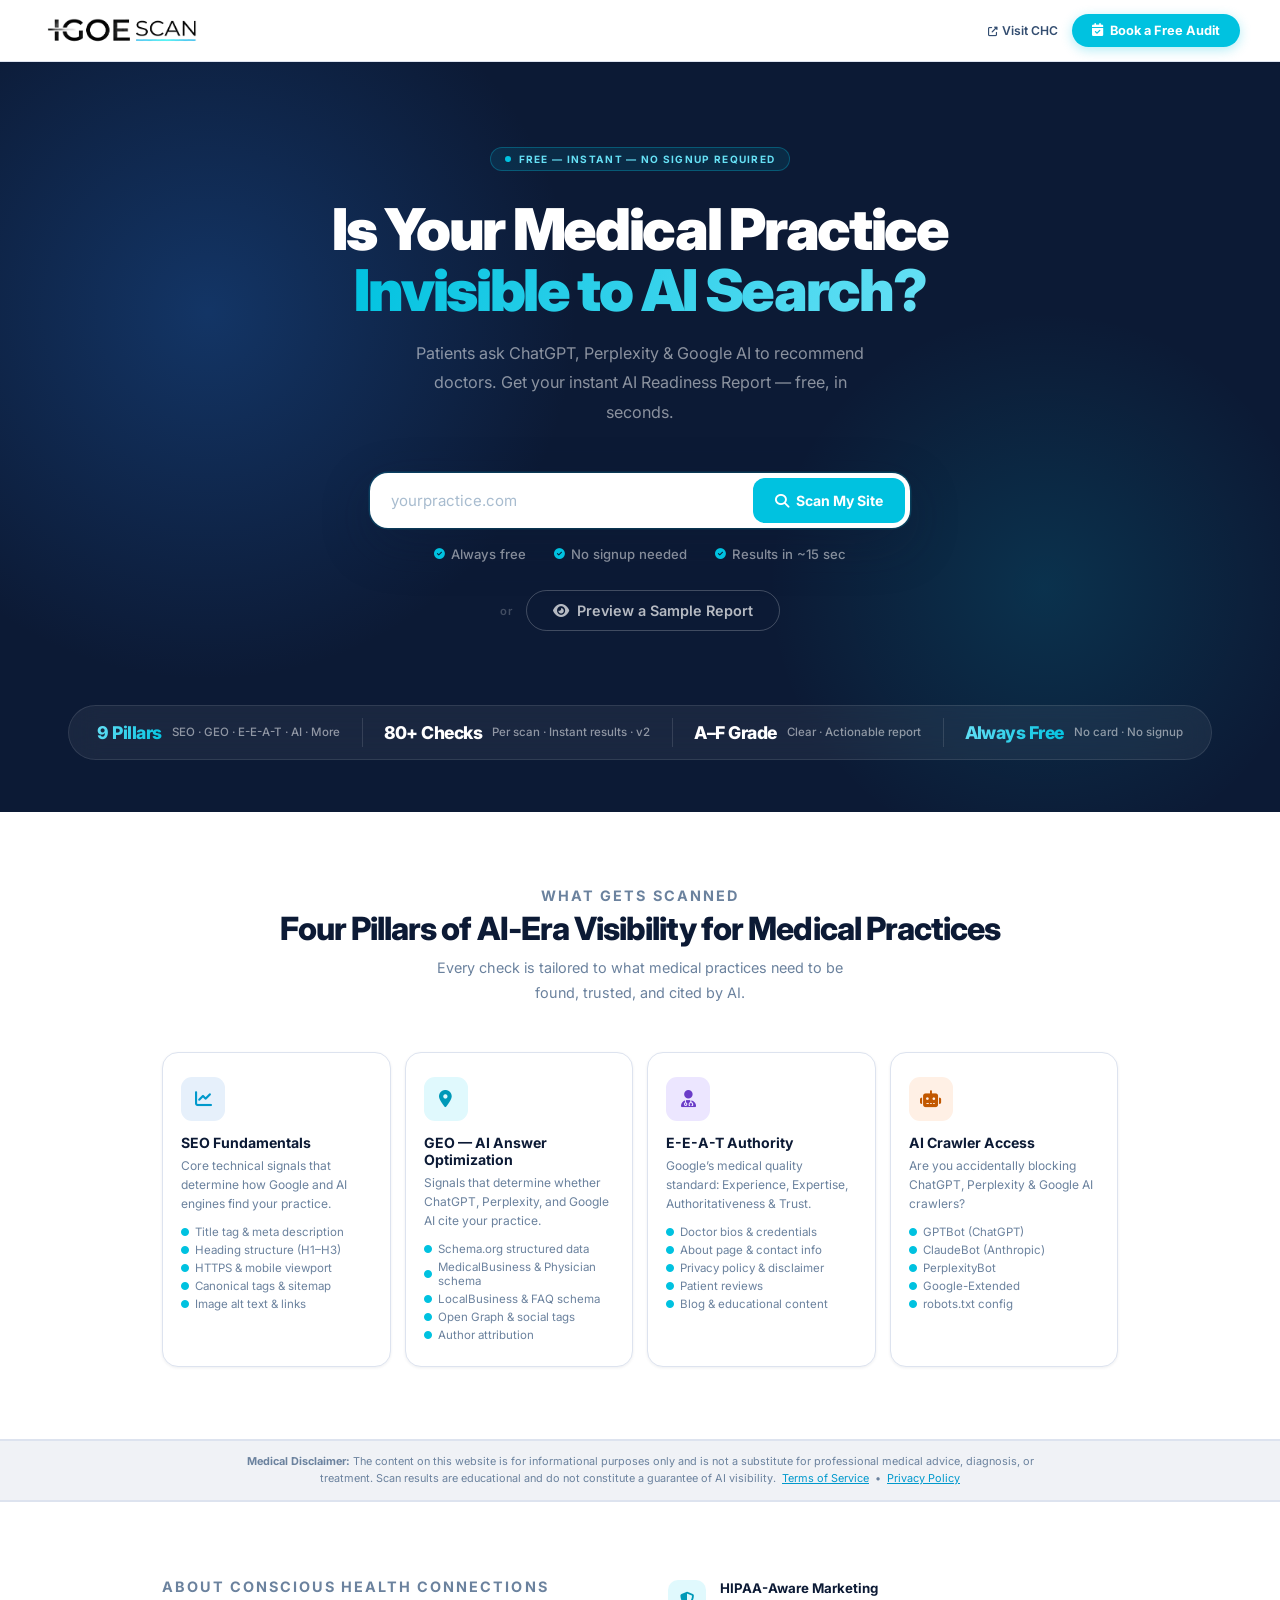
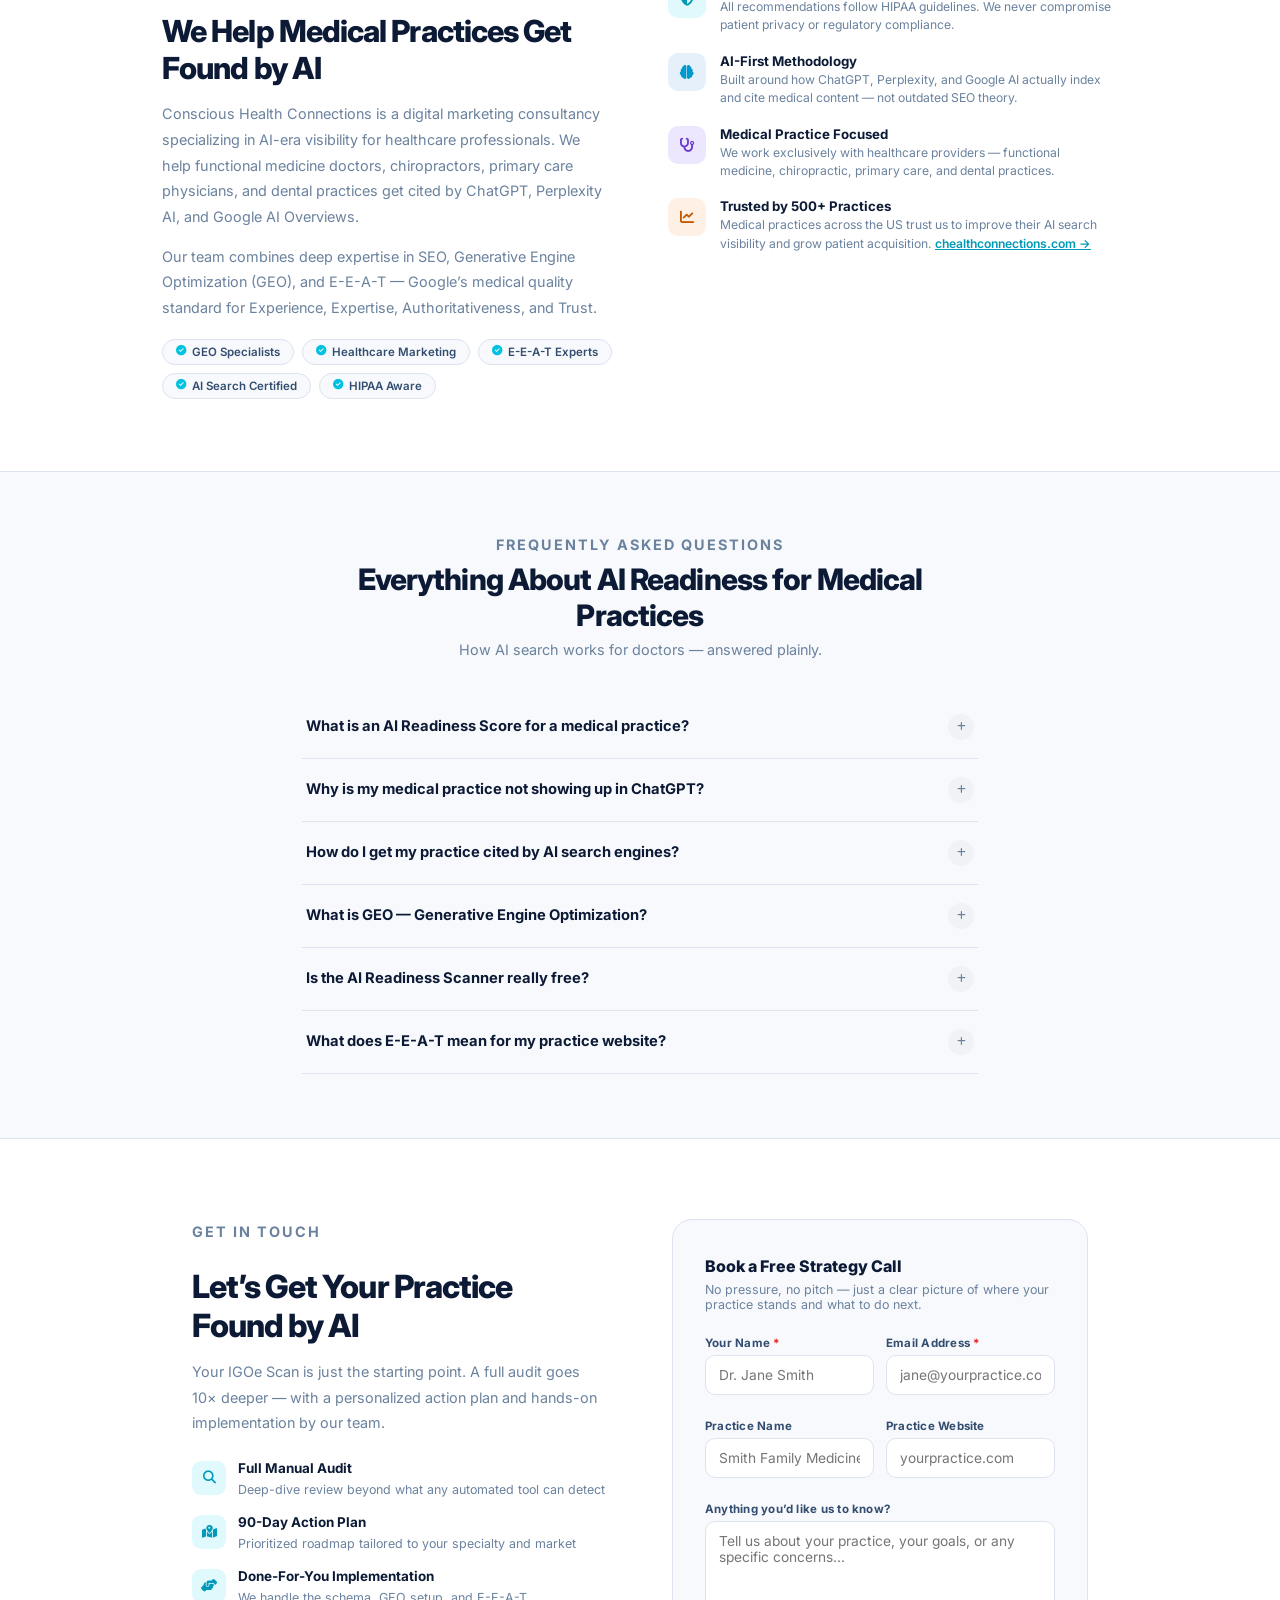
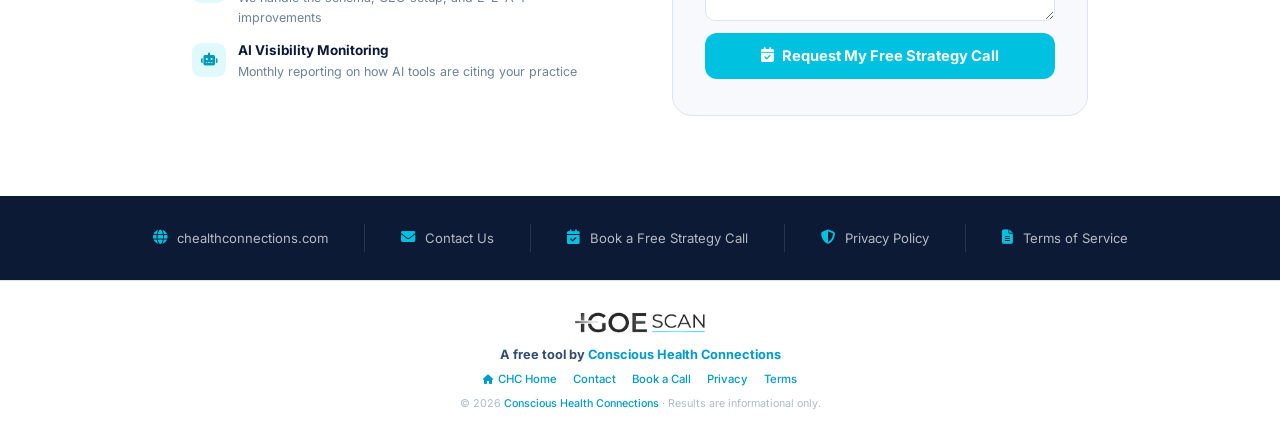
==== commit 2867cf34: "Add files via upload" ====
--- a/index.html
+++ b/index.html
@@ -1,4 +1,5 @@
 <!DOCTYPE html>
+<!-- v2.1 -->
 <html lang="en">
 <head>
 <meta charset="UTF-8"/>
@@ -246,6 +247,8 @@
 
 /* ── LOADING ──────────────────────────────────────── */
 #loading-section{display:none;padding:72px 2rem;max-width:520px;margin:0 auto;text-align:center}
+@keyframes tdot{0%,80%,100%{transform:scale(.6);opacity:.4}40%{transform:scale(1);opacity:1}}
+@keyframes swpulse{0%{transform:translateX(-100%)}50%{transform:translateX(220%)}100%{transform:translateX(220%)}}
 .lwrap{background:var(--white);border-radius:20px;padding:46px 38px;border:1px solid var(--bdr);box-shadow:var(--shadow-md)}
 .lorb{width:64px;height:64px;margin:0 auto 20px;border-radius:50%;background:linear-gradient(135deg,var(--blue),var(--cyan));display:flex;align-items:center;justify-content:center;font-size:22px;color:#fff;animation:orb 2s ease-in-out infinite}
 @keyframes orb{0%,100%{transform:scale(1);box-shadow:0 0 0 0 rgba(26,80,150,0)}50%{transform:scale(1.05);box-shadow:0 0 0 12px rgba(26,80,150,.07)}}
@@ -560,7 +563,7 @@
 
 <!-- ── NAV ── -->
 <nav class="nav">
-  <a href="https://chealthconnections.com" class="nav-brand" target="_blank" rel="noopener">
+  <a href="/" class="nav-brand">
     <img src="images/igoe-scan-logo.png" alt="IGOE SCAN" class="nav-logo" loading="eager" style="height:32px;width:auto;mix-blend-mode:multiply"/>
   </a>
   <div style="display:flex;align-items:center;gap:14px">
@@ -624,7 +627,7 @@
       </div>
       <div class="stat">
         <span class="stat-val">80+ Checks</span>
-        <span class="stat-lbl">Per scan &middot; Instant results</span>
+        <span class="stat-lbl">Per scan &middot; Instant results &middot; v2</span>
       </div>
       <div class="stat">
         <span class="stat-val">A&ndash;F Grade</span>
@@ -661,7 +664,8 @@
   <div class="lwrap">
     <div class="lorb"><i class="fas fa-search"></i></div>
     <div class="ltitle">Scanning <span class="ldomain" id="loader-domain-name"></span></div>
-    <p class="lsub">Running 40+ checks across SEO, GEO, E-E-A-T &amp; AI Crawlers&hellip;</p>
+    <p class="lsub">Running 80+ checks across 9 categories&hellip;</p>
+    <p id="scan-time-note" style="font-size:.78rem;color:#4a6080;margin:-6px 0 10px;opacity:.85">&#9203; This typically takes 30–60 seconds &mdash; please don&rsquo;t close this tab.</p>
     <div class="prog-track"><div class="progress-bar" id="progress-bar"></div></div>
     <div class="slist">
       <div class="lstep" id="step-1"><div class="step-orb"><i class="fas fa-globe"></i></div><span>Connecting via 4 proxies&hellip;</span></div>
@@ -670,6 +674,22 @@
       <div class="lstep" id="step-4"><div class="step-orb"><i class="fas fa-user-md"></i></div><span>Evaluating E-E-A-T&hellip;</span></div>
       <div class="lstep" id="step-5"><div class="step-orb"><i class="fas fa-robot"></i></div><span>Checking AI crawlers&hellip;</span></div>
       <div class="lstep" id="step-6"><div class="step-orb"><i class="fas fa-file-alt"></i></div><span>Generating report&hellip;</span></div>
+    </div>
+    <!-- Still working message shown after steps complete -->
+    <div id="still-working" style="display:none;margin-top:22px;padding:16px 20px;background:rgba(0,194,224,0.08);border:1px solid rgba(0,194,224,0.3);border-radius:14px;text-align:center">
+      <div style="display:flex;align-items:center;justify-content:center;gap:10px;margin-bottom:8px">
+        <div style="display:flex;gap:6px;align-items:center">
+          <span style="width:9px;height:9px;border-radius:50%;background:#00c2e0;display:inline-block;animation:tdot 1.2s infinite ease-in-out"></span>
+          <span style="width:9px;height:9px;border-radius:50%;background:#00c2e0;display:inline-block;animation:tdot 1.2s infinite ease-in-out .22s"></span>
+          <span style="width:9px;height:9px;border-radius:50%;background:#00c2e0;display:inline-block;animation:tdot 1.2s infinite ease-in-out .44s"></span>
+        </div>
+        <span style="font-weight:700;color:#0c1a35;font-size:.92rem">Compiling your full report&hellip;</span>
+      </div>
+      <p id="still-working-msg" style="font-size:.8rem;color:#4a6080;margin:0 0 10px;line-height:1.6">Fetching your Google PageSpeed score &amp; running all 9 category checks.<br>Large or complex sites can take up to 60 seconds &mdash; almost there!</p>
+      <!-- Mini animated progress pulse -->
+      <div style="height:4px;border-radius:4px;background:rgba(0,194,224,0.15);overflow:hidden;margin:0 auto;max-width:260px">
+        <div id="sw-pulse" style="height:100%;width:30%;background:#00c2e0;border-radius:4px;animation:swpulse 1.6s ease-in-out infinite"></div>
+      </div>
     </div>
   </div>
 </section>
@@ -724,27 +744,27 @@
       <div class="se-row">
         <div class="se-cell" id="se-A" style="background:#f0fdf6">
           <div class="se-letter" style="color:#18c45a">A</div>
-          <div class="se-range">85–100</div>
+          <div class="se-range">93–100</div>
           <div class="se-meaning">AI-ready. ChatGPT &amp; Google AI can find and cite you.</div>
         </div>
         <div class="se-cell" id="se-B" style="background:#eff6ff">
           <div class="se-letter" style="color:#2176d9">B</div>
-          <div class="se-range">70–84</div>
-          <div class="se-meaning">Good foundation. A few fixes could get you to the top.</div>
+          <div class="se-range">85–92</div>
+          <div class="se-meaning">Good foundation. A few targeted fixes could get you to the top.</div>
         </div>
         <div class="se-cell" id="se-C" style="background:#fffbeb">
           <div class="se-letter" style="color:#f5bb00">C</div>
-          <div class="se-range">50–69</div>
+          <div class="se-range">70–84</div>
           <div class="se-meaning">Partial visibility. AI tools may miss or skip your practice.</div>
         </div>
         <div class="se-cell" id="se-D" style="background:#fff7ed">
           <div class="se-letter" style="color:#f07000">D</div>
-          <div class="se-range">30–49</div>
+          <div class="se-range">50–69</div>
           <div class="se-meaning">Low visibility. Patients asking AI won&rsquo;t find you.</div>
         </div>
         <div class="se-cell" id="se-F" style="background:#fff1f1">
           <div class="se-letter" style="color:#e82020">F</div>
-          <div class="se-range">0–29</div>
+          <div class="se-range">0–49</div>
           <div class="se-meaning">Invisible to AI. Critical issues need immediate attention.</div>
         </div>
       </div>
@@ -965,7 +985,7 @@
 <!-- ── FOOTER ── -->
 <footer class="footer">
   <div class="fin">
-    <a href="https://chealthconnections.com" target="_blank" rel="noopener">
+    <a href="/">
       <img src="images/igoe-scan-logo.png" alt="IGOE SCAN" class="flogo" loading="lazy" style="mix-blend-mode:multiply;height:28px"/>
     </a>
     <div style="font-size:.8rem;font-weight:700;color:var(--t2);margin-bottom:10px">
@@ -1044,8 +1064,8 @@
 }
 function sleep(ms) { return new Promise(function(r) { setTimeout(r, ms); }); }
 function gradeFromScore(s) {
-  if (s >= 85) return 'A'; if (s >= 70) return 'B';
-  if (s >= 50) return 'C'; if (s >= 30) return 'D'; return 'F';
+  if (s >= 93) return 'A'; if (s >= 85) return 'B';
+  if (s >= 70) return 'C'; if (s >= 50) return 'D'; return 'F';
 }
 function gradeColor(g) {
   return {A:'#18c45a',B:'#2176d9',C:'#f5bb00',D:'#f07000',F:'#e82020'}[g]||'#e82020';
@@ -2099,11 +2119,27 @@
   try { robots=await fetchRobotsTxt(origin); } catch(e) { robots=''; }
   /* Fetch PageSpeed in parallel — non-blocking */
   var psPromise = fetchPageSpeed(origin);
-  await pp; await sleep(400);
+  await pp;
+
+  /* Show "still working" immediately after steps finish — stays until results load */
+  var swEl = document.getElementById('still-working');
+  var swMsg = document.getElementById('still-working-msg');
+  if(swEl) swEl.style.display='block';
+  /* Update message every ~15s to keep user calm */
+  var swTimer2 = setTimeout(function(){
+    if(swMsg) swMsg.innerHTML='Running all 9 category checks (Video, Social, HIPAA, Booking&hellip;)<br>Hang tight &mdash; your report is almost ready!';
+  }, 15000);
+  var swTimer3 = setTimeout(function(){
+    if(swMsg) swMsg.innerHTML='Nearly done &mdash; this site has a lot to analyze. Your full report is coming now&hellip;';
+  }, 35000);
+
+  /* Wait for PageSpeed — this is the slowest part (also captures the result) */
+  var psData = null;
+  try { psData = await psPromise; } catch(e) {}
+  clearTimeout(swTimer2); clearTimeout(swTimer3);
+  if(swEl) swEl.style.display='none';
   document.getElementById('loading-section').style.display='none';
   var cleanedDomain=origin.replace('https://','').replace('http://','');
-  var psData = null;
-  try { psData = await psPromise; } catch(e) {}
   if (blocked) {
     var partial=buildBlockedResults(origin);
     partial.ai=checkAICrawlers(robots,'');
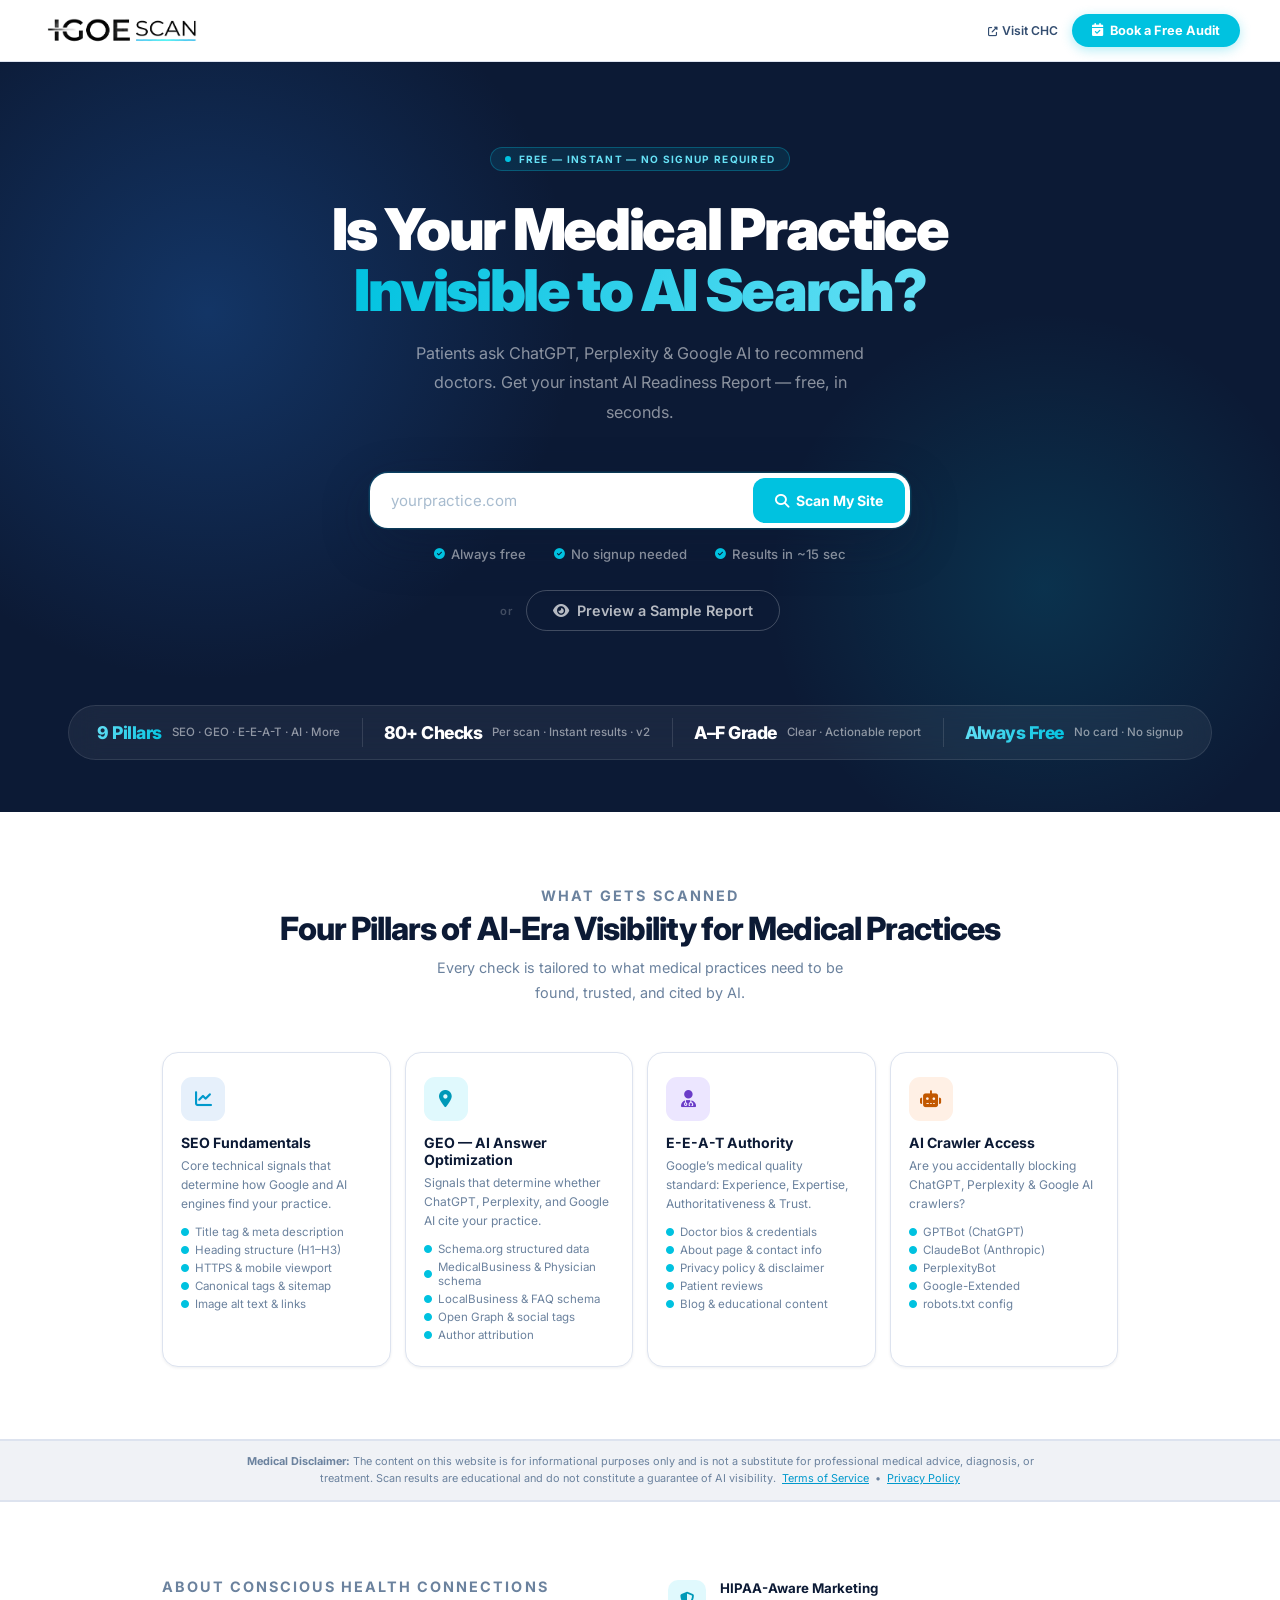
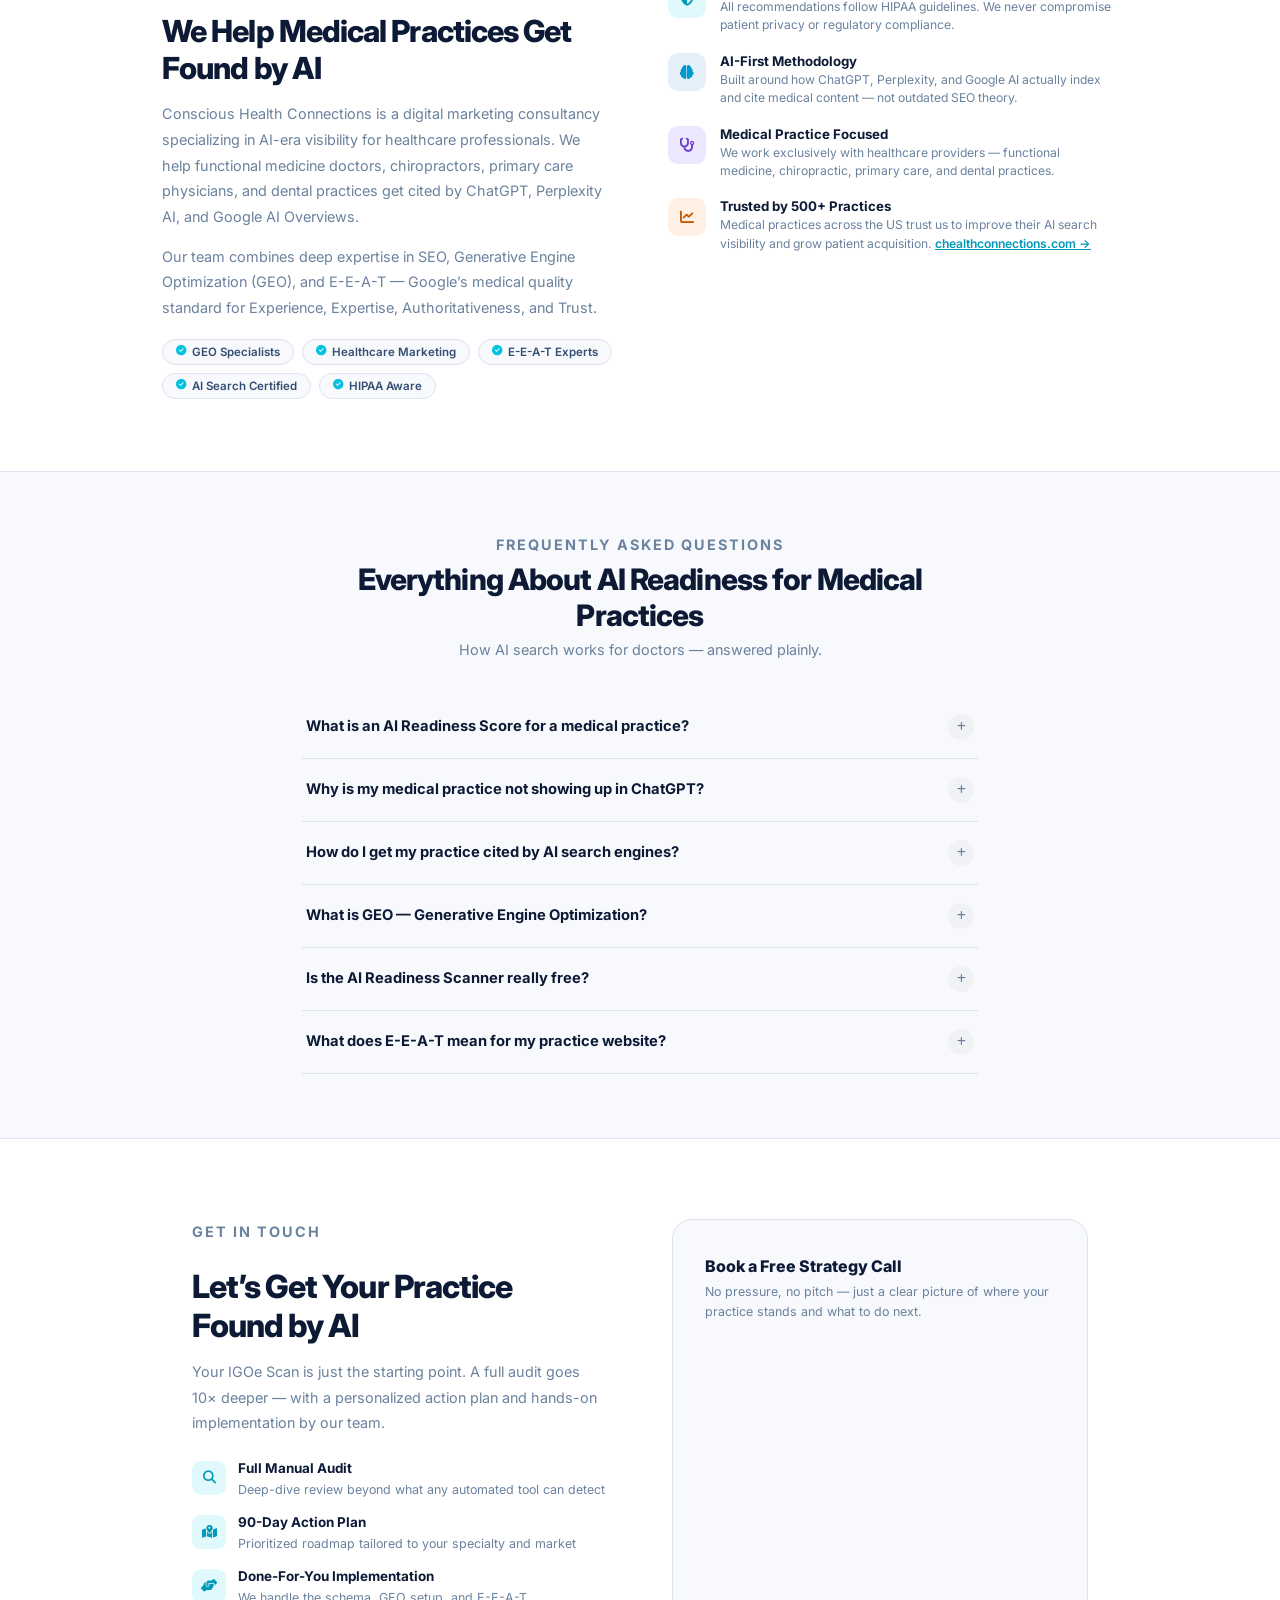
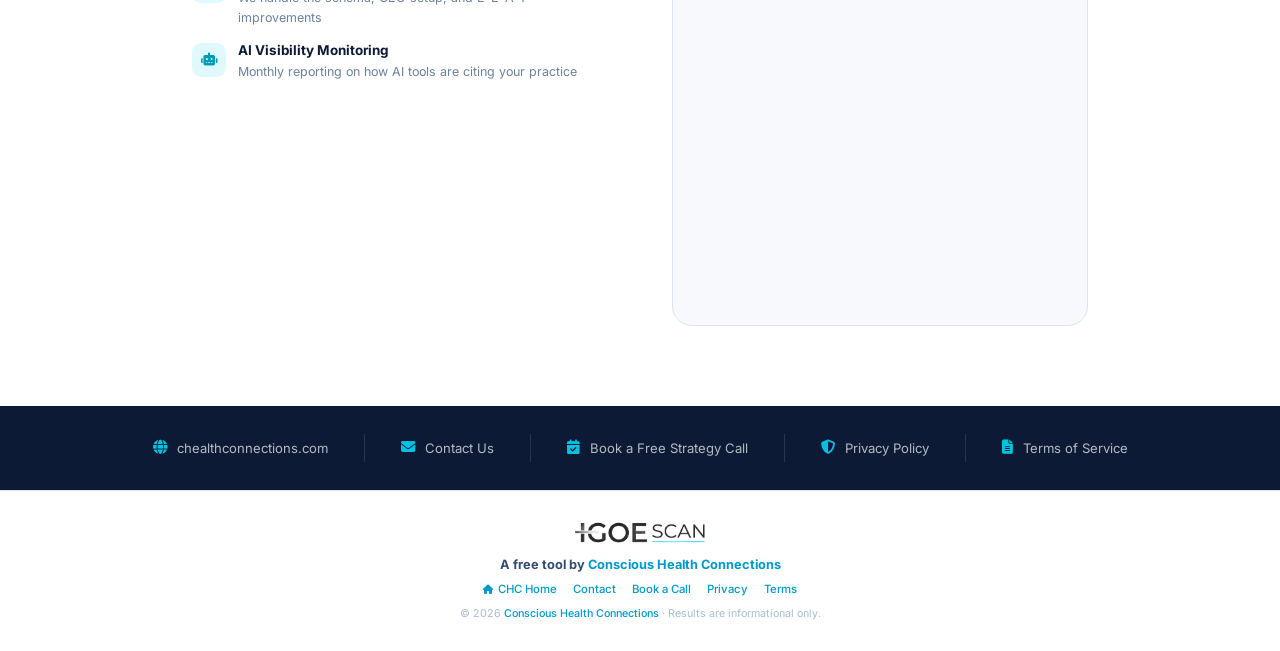
==== commit 40d3b173: "Add files via upload" ====
--- a/index.html
+++ b/index.html
@@ -403,6 +403,11 @@
 .btn-sec{display:inline-flex;align-items:center;gap:7px;background:rgba(255,255,255,.08);border:1.5px solid rgba(255,255,255,.18);color:rgba(255,255,255,.78);padding:13px 28px;border-radius:999px;font-size:.87rem;font-weight:600;text-decoration:none;transition:background .15s}
 .btn-sec:hover{background:rgba(255,255,255,.14)}
 
+/* ── GHL FORM ── */
+#inline-Va7ZpzJeDKlJiVXqRzci{background:transparent}
+.contact-form h3{font-size:1.25rem;font-weight:700;color:var(--t1);margin-bottom:6px}
+.cf-sub{font-size:.85rem;color:var(--t3);margin-bottom:20px;line-height:1.6}
+
 /* ── CONTACT SECTION ────────────────────────────── */
 .contact-wrap{background:var(--white);border-top:1px solid var(--bdr);padding:80px 0}
 .contact-inner{max-width:960px;margin:0 auto;padding:0 2rem;display:grid;grid-template-columns:1fr 1fr;gap:64px;align-items:start}
@@ -927,41 +932,27 @@
     <div class="contact-form">
       <h3>Book a Free Strategy Call</h3>
       <p class="cf-sub">No pressure, no pitch &mdash; just a clear picture of where your practice stands and what to do next.</p>
-      <form id="contact-form" onsubmit="submitContactForm(event)">
-        <div class="cf-row">
-          <div class="cf-field">
-            <label for="cf-name">Your Name <span style="color:#e82020">*</span></label>
-            <input type="text" id="cf-name" placeholder="Dr. Jane Smith" required autocomplete="name"/>
-          </div>
-          <div class="cf-field">
-            <label for="cf-email">Email Address <span style="color:#e82020">*</span></label>
-            <input type="email" id="cf-email" placeholder="jane@yourpractice.com" required autocomplete="email"/>
-          </div>
-        </div>
-        <div class="cf-row">
-          <div class="cf-field">
-            <label for="cf-practice">Practice Name</label>
-            <input type="text" id="cf-practice" placeholder="Smith Family Medicine" autocomplete="organization"/>
-          </div>
-          <div class="cf-field">
-            <label for="cf-website">Practice Website</label>
-            <input type="text" id="cf-website" placeholder="yourpractice.com" autocomplete="url"/>
-          </div>
-        </div>
-        <div class="cf-field">
-          <label for="cf-message">Anything you&rsquo;d like us to know?</label>
-          <textarea id="cf-message" placeholder="Tell us about your practice, your goals, or any specific concerns..."></textarea>
-        </div>
-        <button type="submit" class="cf-submit" id="cf-submit-btn">
-          <i class="fas fa-calendar-check"></i> Request My Free Strategy Call
-        </button>
-        <div class="cf-error" id="cf-error"><i class="fas fa-exclamation-circle"></i> Please fill in your name and a valid email address.</div>
-      </form>
-      <div class="cf-success" id="cf-success">
-        <i class="fas fa-check-circle"></i>
-        <strong>You&rsquo;re on the list!</strong>
-        <p>We&rsquo;ll reach out within one business day to schedule your free strategy call. Keep an eye on your inbox.</p>
+      <!-- IGOe Scan Strategy Call Form -->
+      <div style="width:100%;max-width:640px;margin:0 auto;height:auto;overflow:visible;">
+        <iframe
+          src="https://link.mypracticelaunch.com/widget/form/Va7ZpzJeDKlJiVXqRzci"
+          style="width:100%;height:543px;border:none;border-radius:12px;display:block;"
+          id="inline-Va7ZpzJeDKlJiVXqRzci"
+          data-layout="{'id':'INLINE'}"
+          data-trigger-type="alwaysShow"
+          data-trigger-value=""
+          data-activation-type="alwaysActivated"
+          data-activation-value=""
+          data-deactivation-type="neverDeactivate"
+          data-deactivation-value=""
+          data-form-name="Igoe Scan Form Submit"
+          data-height="543"
+          data-layout-iframe-id="inline-Va7ZpzJeDKlJiVXqRzci"
+          data-form-id="Va7ZpzJeDKlJiVXqRzci"
+          title="Igoe Scan Form Submit">
+        </iframe>
       </div>
+      <script src="https://link.mypracticelaunch.com/js/form_embed.js"></script>
     </div>
 
   </div>
